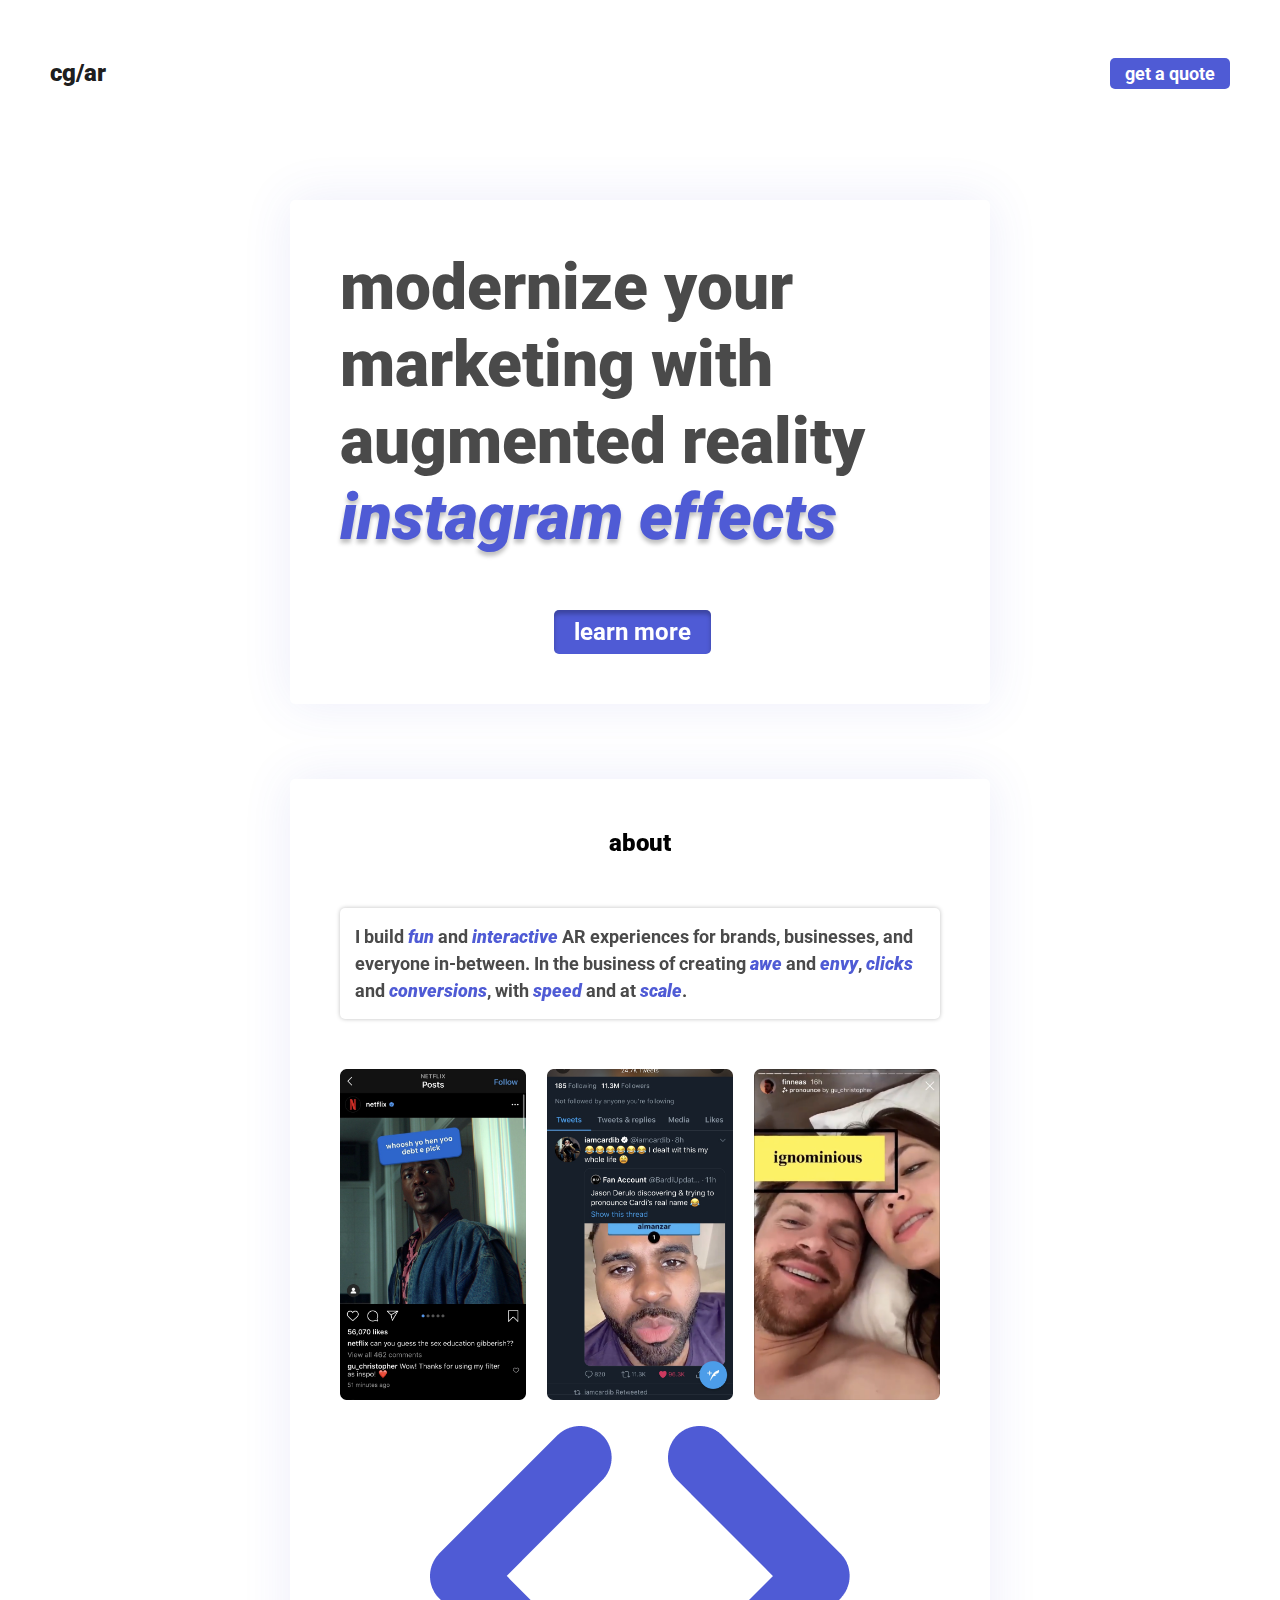
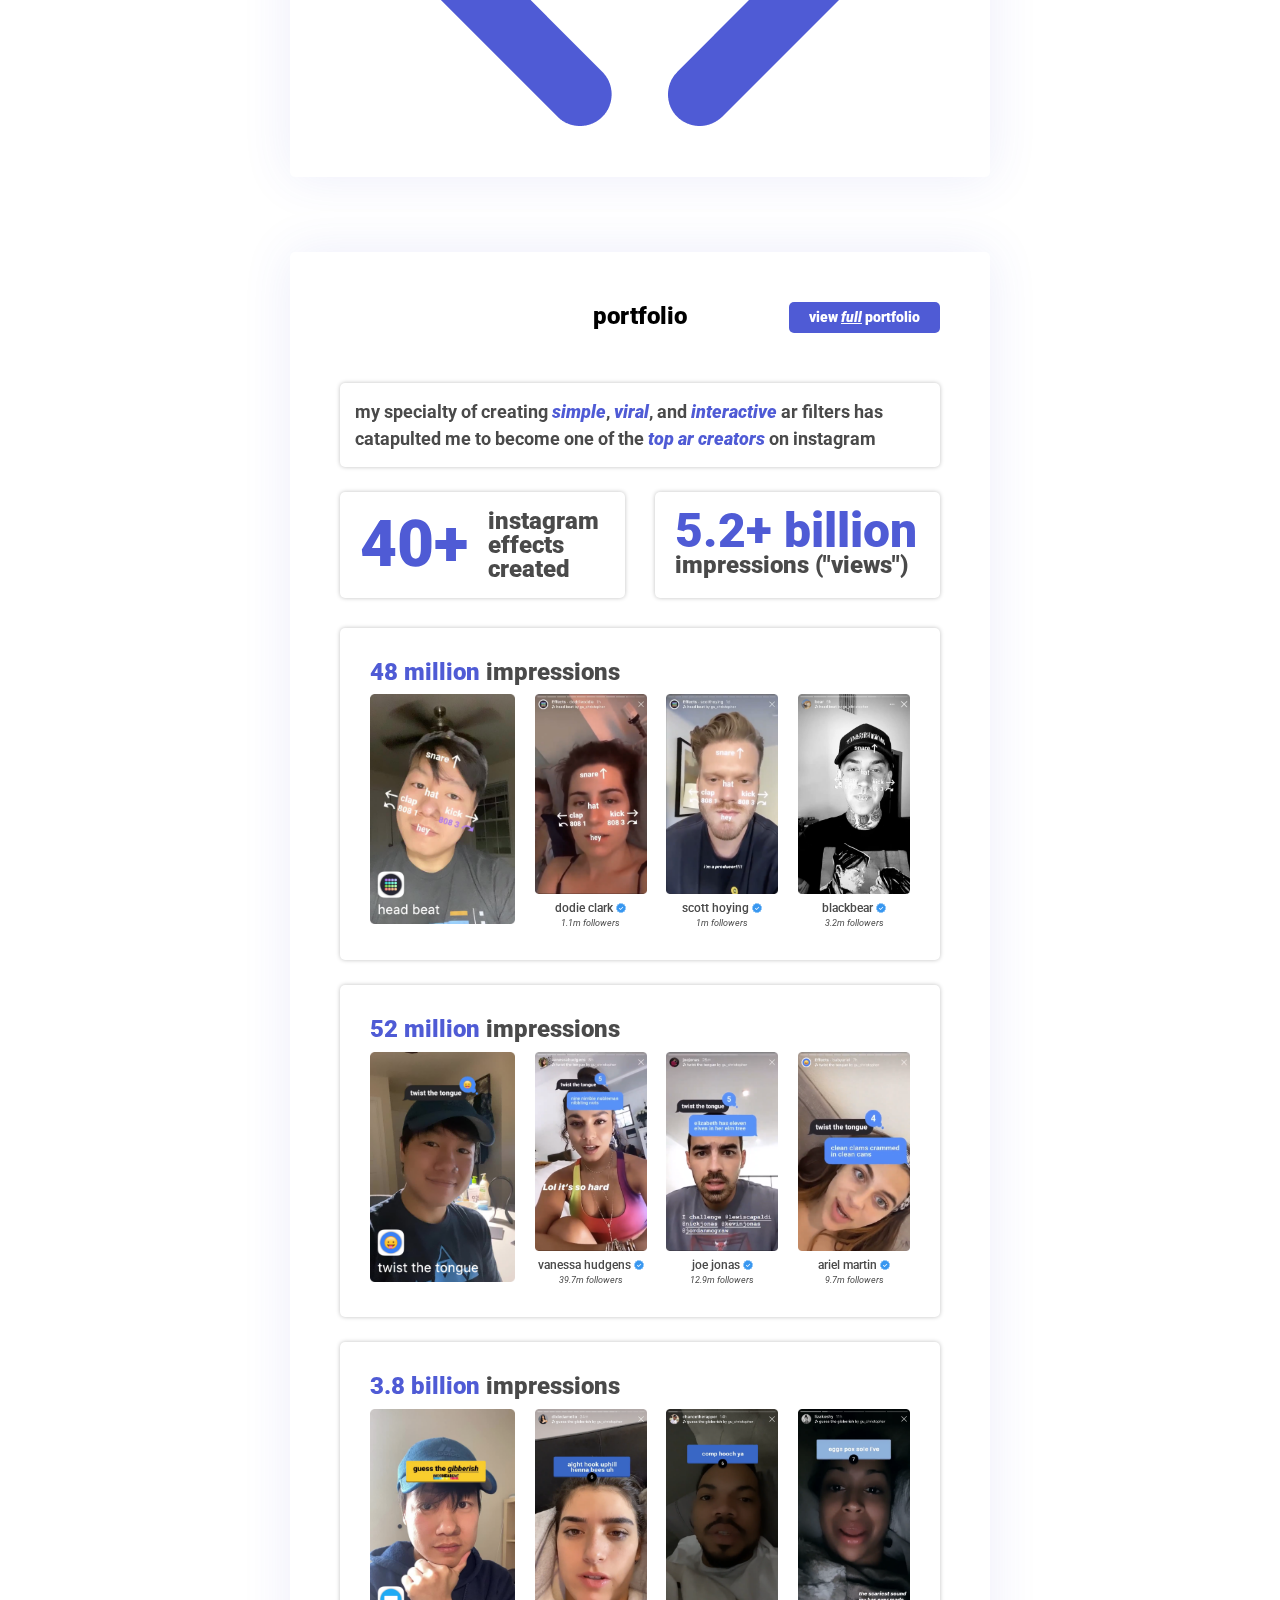
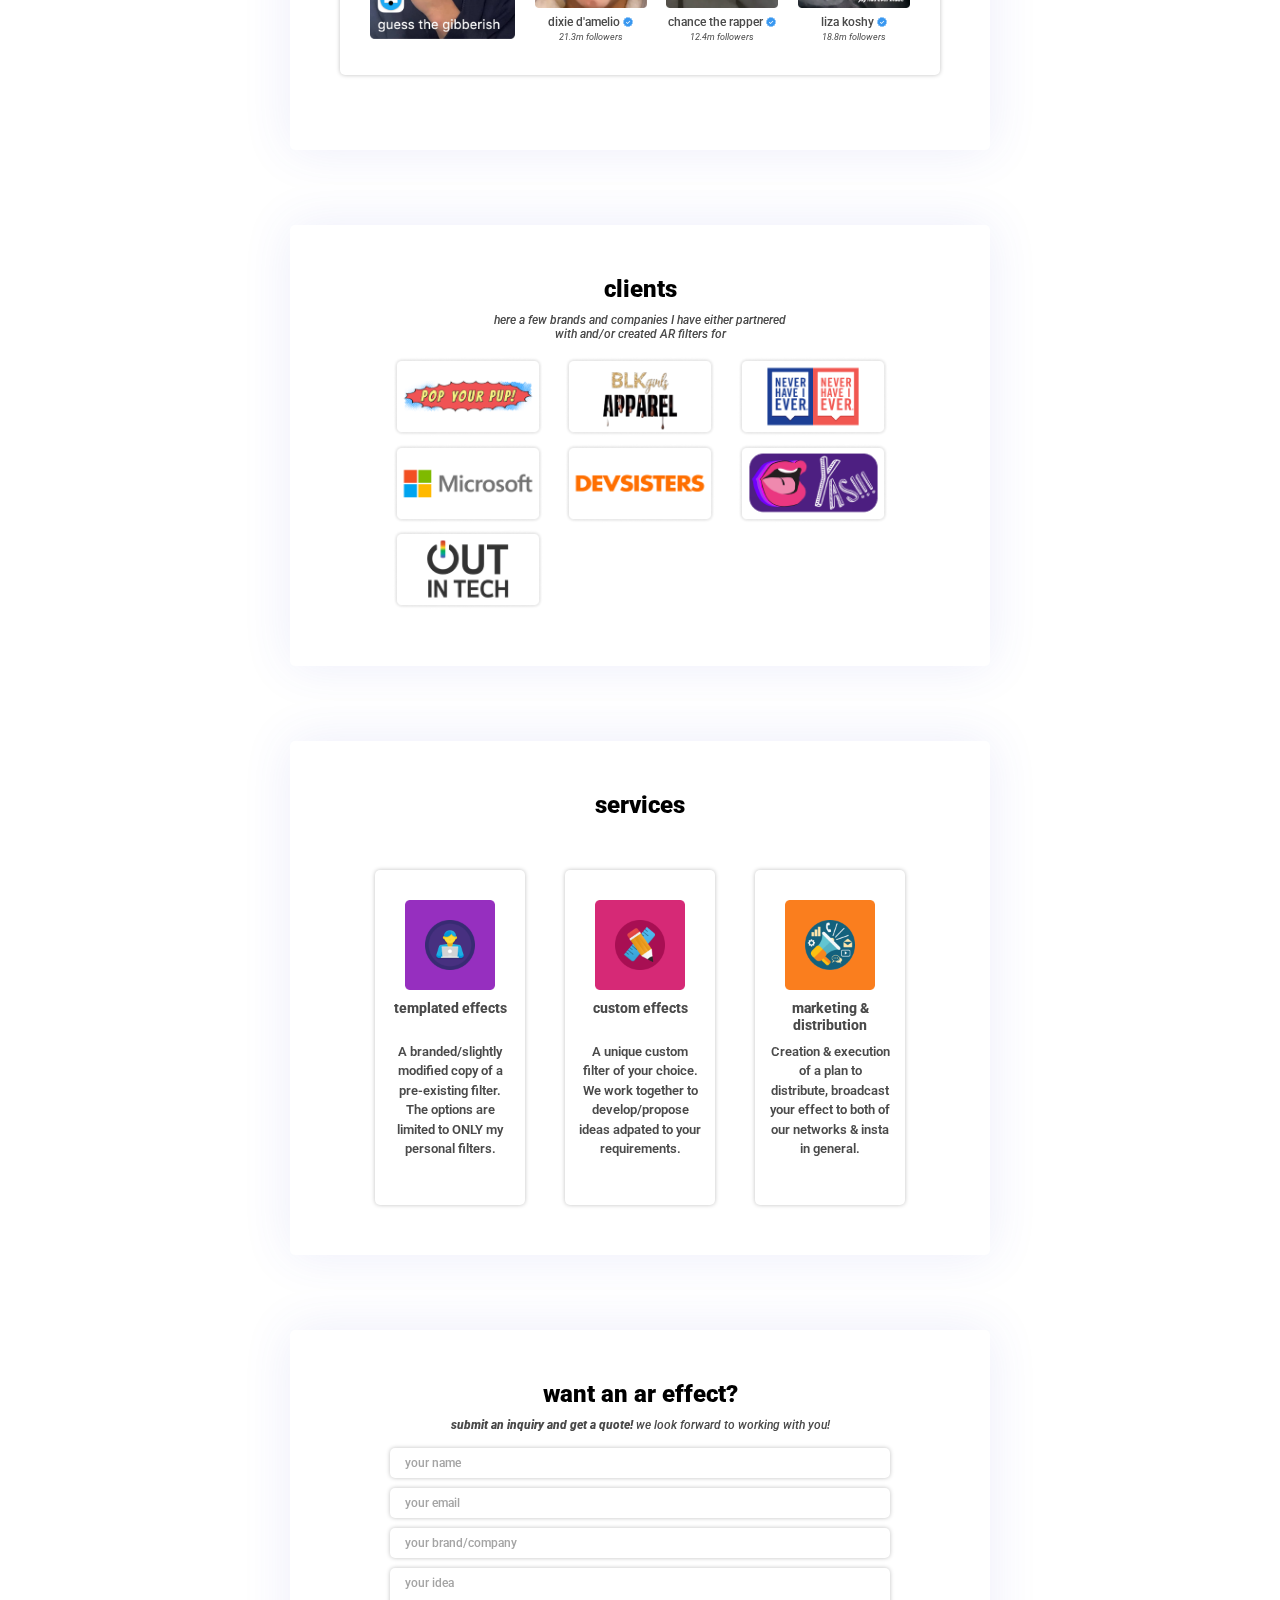
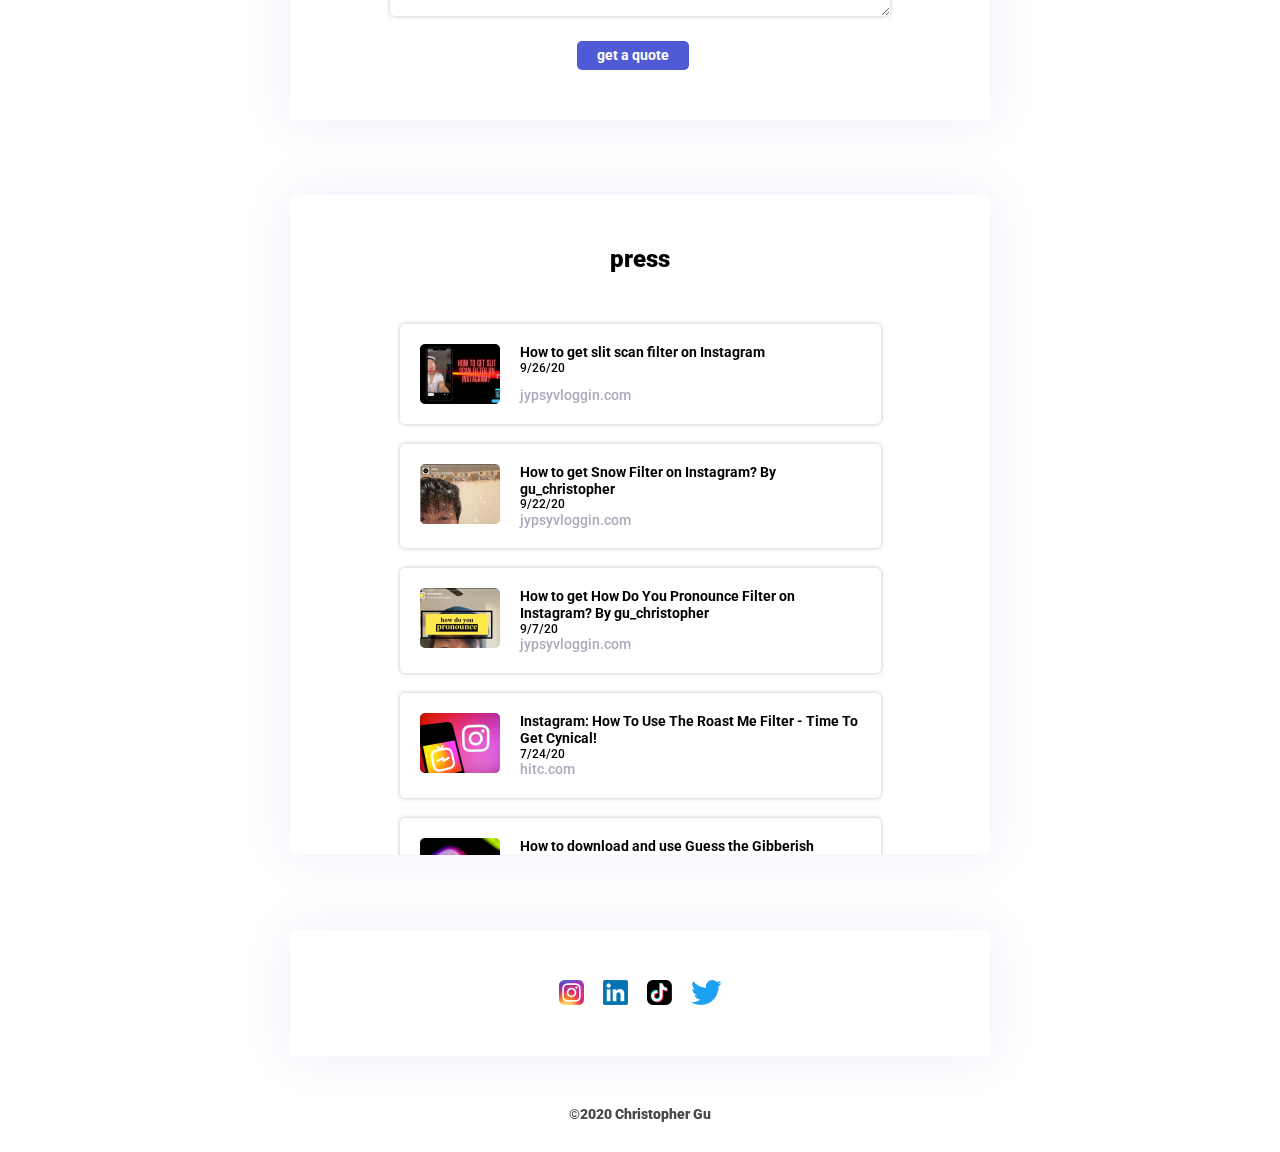
==== index.html @ 89784518 "small edits with new design" ====
<!DOCTYPE html>
<html>
    <head>
        <!-- Meta Information -->
		<meta charset="UTF-8">
		<meta name="viewport" content="width=device-width, initial-scale=1.0, maximum-scale=1.0, user-scalable=0">
        <meta http-equiv="X-UA-Compatible" content="IE=Edge">
        
        <!-- for Google -->
        <meta name="description"      content="Christopher Gu - AR Website">
        <meta name="keywords"         content="christopher gu, chris gu, christopher, gu, gu_christopher gu christopher, gu chris, website, ar website, ar, augmented reality, spark ar, instagram filters, instagram effects, spark ar filters, spark ar effects, guess the gibberish, gibberish, head beat, pronounce, slit scan, tiktok filters, snapchat filters, lens studio">
        <meta name="author"           content="Christopher Gu, Dylan Burr">
        <!-- <meta name="theme-color"      content="#22292c"> -->

        <!-- Global site tag (gtag.js) - Google Analytics -->
        <script async src="https://www.googletagmanager.com/gtag/js?id=UA-178689383-1"></script>
        <script>
            window.dataLayer = window.dataLayer || [];
            function gtag(){dataLayer.push(arguments);}
            gtag('js', new Date());

            gtag('config', 'UA-178689383-1');
        </script>

        <title>Christopher Gu</title>

        <!-- Browser Tab Icon -->
        <link rel="shortcut icon" href="img/fav icon.png">

        <!-- Fonts -->
        <link href="https://fonts.googleapis.com/css2?family=Roboto:wght@300;400;500;700;900&display=swap" rel="stylesheet">

        <!-- Bootstrap Core CSS -->
        <link rel="stylesheet" href="https://stackpath.bootstrapcdn.com/bootstrap/4.5.2/css/bootstrap.min.css" integrity="sha384-JcKb8q3iqJ61gNV9KGb8thSsNjpSL0n8PARn9HuZOnIxN0hoP+VmmDGMN5t9UJ0Z" crossorigin="anonymous">
        
        <!-- Main Site Styling -->
        <link rel="stylesheet" href="css/style.css">
    </head>
    <body data-spy="scroll" data-target="#main-nav" data-offset="200">
        <nav id="main-nav" class="navbar fixed-top navbar-expand-lg navbar-light">
            <a class="navbar-brand" href="#home">cg/ar</a>
            <button class="navbar-toggler" type="button" data-toggle="collapse" data-target="#navbarNav" aria-controls="navbarNav" aria-expanded="false" aria-label="Toggle navigation">
                <span class="navbar-toggler-icon"></span>
            </button>
            <div class="collapse navbar-collapse" id="navbarNav">
                <ul class="ml-auto navbar-nav">
                    <li class="nav-item">
                        <a class="nav-link" href="#about"></a>
                    </li>
                    <li class="nav-item">
                        <a class="nav-link" href="#portfolio"></a>
                    </li>
                    <li class="nav-item">
                        <a class="nav-link" href="#clients"></a>
                    </li>
                    <li class="nav-item">
                        <a class="nav-link" href="#press"></a>
                    </li>
                    <li class="nav-item quote-button">
                        <a class="nav-link" href="#contact">get a quote</a>
                    </li>
                </ul>
            </div>
        </nav>

        <!-- To make more of something, you esentially just need to copy/paste the large-box, small-box, portfolio-item divs and replace the relevant information -->
        <div id="home" class="center-page-box">
            <h1 class="large-home-text">modernize your marketing with augmented reality <span>instagram effects</span></h1>
            <div class="home-button-grid">
                <a class="quote" href="#about">learn more</a>
            </div>
        </div>
        
        <div id="about" class="center-page-box">
            <h2 class="title-text">about</h2>
            <div class="about-content">
                <p>
                    I build <span>fun</span> and <span>interactive</span> AR experiences for brands, businesses, and everyone in-between. In the business of creating <span>awe</span> and <span>envy</span>, <span>clicks</span> and <span>conversions</span>, with <span>speed</span> and at <span>scale</span>.
                </p>
                <div class="about-gallery">
                    <img src="img/gallery 1.png" />
                    <img src="img/gallery 2.png" />
                    <img src="img/gallery 3.png" />
                    <img src="img/gallery 4.png" />
                    <img src="img/gallery 5.png" />
                    <img src="img/gallery 6.png" />
                    <img src="img/gallery 7.png" />
                    <img src="img/gallery 8.png" />
                    <img src="img/gallery 9.png" />
                </div>
                <div class="gallery-buttons">
                    <button class="prev"><img src="img/arrow_left.png" /></button>
                    <button class="next"><img src="img/arrow_right.png" /></button>
                </div>
            </div>
        </div>

        <div id="portfolio" class="center-page-box">
            <div class="title-text">
                <h2> </h2>
                <h2>portfolio</h2>
                <div style="display: flex;">
                    <a href="./portfolio/" target="_blank">view <span style="font-style: italic; text-decoration: underline;">full</span> portfolio</a>
                </div>
            </div>
            <div class="portfolio-content">
                <p>
                    my specialty of creating <span>simple</span>, <span>viral</span>, and <span>interactive</span> ar filters has catapulted me to become one of the <span>top ar creators</span> on instagram
                </p>
                <div class="stats">
                    <div id="ig-effects" class="sub-box">
                        <p class="large-text">40+</p>
                        <p class="sub-text">instagram effects created</p>
                    </div>
                    <div id="impressions" class="sub-box">
                        <p class="large-text">5.2+ billion</p>
                        <p class="sub-text">impressions ("views")</p>
                    </div>
                </div>
                <div class="filter-highlight" data-link="https://www.instagram.com/ar/1389950081213935/">
                    <h2 class="filter-header">
                        <span>48 million</span> impressions
                    </h2>
                    <div class="highlight-gallery">
                        <div class="gallery-item">
                            <img src="img/highlight 1.png" />
                        </div>
                        <div class="gallery-item">
                            <img src="img/highlight 1 pic 1.png" />
                            <p class="tw-handle"><span>dodie clark</span><img src="img/verified.png" /></p>
                            <p class="follower-count">1.1m followers</p>
                        </div>
                        <div class="gallery-item">
                            <img src="img/highlight 1 pic 2.png" />
                            <p class="tw-handle"><span>scott hoying</span><img src="img/verified.png" /></p>
                            <p class="follower-count">1m followers</p>
                        </div>
                        <div class="gallery-item">
                            <img src="img/highlight 1 pic 3.png" />
                            <p class="tw-handle"><span>blackbear</span><img src="img/verified.png" /></p>
                            <p class="follower-count">3.2m followers</p>
                        </div>
                    </div>
                </div>
                <div class="filter-highlight" data-link="https://www.instagram.com/ar/272716847076047/">
                    <h2 class="filter-header">
                        <span>52 million</span> impressions
                    </h2>
                    <div class="highlight-gallery">
                        <div class="gallery-item">
                            <img src="img/highlight 2.png" />
                        </div>
                        <div class="gallery-item">
                            <img src="img/highlight 2 pic 1.png" />
                            <p class="tw-handle"><span>vanessa hudgens</span><img src="img/verified.png" /></p>
                            <p class="follower-count">39.7m followers</p>
                        </div>
                        <div class="gallery-item">
                            <img src="img/highlight 2 pic 2.png" />
                            <p class="tw-handle"><span>joe jonas</span><img src="img/verified.png" /></p>
                            <p class="follower-count">12.9m followers</p>
                        </div>
                        <div class="gallery-item">
                            <img src="img/highlight 2 pic 3.png" />
                            <p class="tw-handle"><span>ariel martin</span><img src="img/verified.png" /></p>
                            <p class="follower-count">9.7m followers</p>
                        </div>
                    </div>
                </div>
                <div class="filter-highlight" data-link="https://www.instagram.com/ar/529967291024041/">
                    <h2 class="filter-header">
                        <span>3.8 billion</span> impressions
                    </h2>
                    <div class="highlight-gallery">
                        <div class="gallery-item">
                            <img src="img/highlight 3.png" />
                        </div>
                        <div class="gallery-item">
                            <img src="img/highlight 3 pic 1.png" />
                            <p class="tw-handle"><span>dixie d'amelio</span><img src="img/verified.png" /></p>
                            <p class="follower-count">21.3m followers</p>
                        </div>
                        <div class="gallery-item">
                            <img src="img/highlight 3 pic 2.png" />
                            <p class="tw-handle"><span>chance the rapper</span><img src="img/verified.png" /></p>
                            <p class="follower-count">12.4m followers</p>
                        </div>
                        <div class="gallery-item">
                            <img src="img/highlight 3 pic 3.png" />
                            <p class="tw-handle"><span>liza koshy</span><img src="img/verified.png" /></p>
                            <p class="follower-count">18.8m followers</p>
                        </div>
                    </div>
                </div>
                <div class="full-portfolio-button">
                    <a href="./portfolio/" target="_blank">view <span style="font-style: italic; text-decoration: underline;">full</span> portfolio</a>
                </div>
            </div>
        </div>

        <div id="clients" class="center-page-box">
            <h2 class="title-text">clients</h2>
            <h6 class="subtitle-text">here a few brands and companies I have either partnered with and/or created AR filters for</h6>
            <div class="client-gallery">
                <img src="img/company 1.png" data-link="https://www.instagram.com/popyourpup/" />
                <img src="img/company 2.png" data-link="https://www.instagram.com/blkgirlsapparel/" />
                <img src="img/company 3.png" data-link="https://www.instagram.com/neverhaveievergame/" />
                <img src="img/company 4.png" data-link="https://www.instagram.com/gibberish_official/" />
                <img src="img/company 5.png" data-link="https://www.instagram.com/cookierun/" />
                <img src="img/company 6.png" data-link="https://www.instagram.com/play_yas/" />
                <img src="img/company 7.png" data-link="https://www.instagram.com/outintech/" />
            </div>
        </div>

        <div id="services" class="center-page-box">
            <h2 class="title-text">services</h2>
            <div class="service-grid">
                <div class="service-item">
                    <div class="service-img">
                        <img src="img/purplelogo.png">
                    </div>
                    <h3>templated effects</h3>
                    <p>A branded/slightly modified copy of a pre-existing filter. The options are limited to ONLY my personal filters.</p>
                </div>
                <div class="service-item">
                    <div class="service-img">
                        <img src="img/pinklogo.png">
                    </div>
                    <h3>custom effects</h3>
                    <p>A unique custom filter of your choice. We work together to develop/propose ideas adpated to your requirements.</p>
                </div>
                <div class="service-item">
                    <div class="service-img">
                        <img src="img/orangelogo.png">
                    </div>
                    <h3>marketing & distribution</h3>
                    <p>Creation & execution of a plan to distribute, broadcast your effect to both of our networks & insta in general.</p>
                </div>
            </div>
        </div>

        <div id="contact" class="center-page-box">
            <h2 class="title-text">want an ar effect?</h2>
            <h6 class="subtitle-text" style="max-width: none;"><span style="font-weight: 900;">submit an inquiry and get a quote!</span> we look forward to working with you!</h6>
            <form id="contact-form">
                <input id="name-input" name="name" placeholder="your name" />
                <input id="email-input" name="email" type="email" placeholder="your email" />
                <input id="company-input" name="company" placeholder="your brand/company" />
                <textarea id="idea-input" name="idea" placeholder="your idea"></textarea>
                <button id="submit">get a quote</button>
            </form>
        </div>

        <div id="press" class="center-page-box">
            <h2 class="title-text">press</h2>
            <div class="press-grid">
                <!-- Portfolio item template (Copy/paste to add more)
                    <div class="large-box" data-link="https://www.umsystem.edu/stories/winners-chang-lin-tien-scholarships-announced">
                        <div class="large-box-img">
                            <img src="img/presschanglinscholarship.png">
                        </div>
                        <div class="large-box-text">
                            <h2 class="title">Winners of Chang-Lin Tien Scholarships Announced</h2>
                            <h3 class="subtitle">Fund to support exceptional, civic-minded students. </h3>
                            <h4 class="extra-info">umsystem.edu</h4>
                        </div>
                    </div>
                -->
                <div class="large-box" data-link="https://jypsyvloggin.com/how-to-get-slit-scan-filter-on-instagram-by-gu_christopher/">
                    <div class="large-box-img">
                        <img src="img/press 28.png">
                    </div>
                    <div class="large-box-text">
                        <h2 class="title">How to get slit scan filter on Instagram</h2>
                        <h3 class="subtitle">9/26/20</h3>
                        <h4 class="extra-info">jypsyvloggin.com</h4>
                    </div>
                </div>
                <div class="large-box" data-link="https://jypsyvloggin.com/how-to-get-snow-filter-on-instagram-by-gu_christopher/">
                    <div class="large-box-img">
                        <img src="img/press 27.png">
                    </div>
                    <div class="large-box-text">
                        <h2 class="title">How to get Snow Filter on Instagram? By gu_christopher</h2>
                        <h3 class="subtitle">9/22/20</h3>
                        <h4 class="extra-info">jypsyvloggin.com</h4>
                    </div>
                </div>
                <div class="large-box" data-link="https://jypsyvloggin.com/how-to-get-how-do-you-pronounce-filter-on-instagram-by-gu_christopher/">
                    <div class="large-box-img">
                        <img src="img/press 26.png">
                    </div>
                    <div class="large-box-text">
                        <h2 class="title">How to get How Do You Pronounce Filter on Instagram? By gu_christopher</h2>
                        <h3 class="subtitle">9/7/20</h3>
                        <h4 class="extra-info">jypsyvloggin.com</h4>
                    </div>
                </div>
                <div class="large-box" data-link="https://www.hitc.com/en-gb/2020/07/07/instagram-how-to-use-the-roast-me-filter-time-to-get-cynical/">
                    <div class="large-box-img">
                        <img src="img/press 25.png">
                    </div>
                    <div class="large-box-text">
                        <h2 class="title">Instagram: How To Use The Roast Me Filter - Time To Get Cynical!</h2>
                        <h3 class="subtitle">7/24/20</h3>
                        <h4 class="extra-info">hitc.com</h4>
                    </div>
                </div>
                <div class="large-box" data-link="https://www.gadgetsnow.com/how-to/guess-the-gibberish-challenge-how-to-get-and-use-this-instagram-filter/articleshow/75429441.cms">
                    <div class="large-box-img">
                        <img src="img/press 24.png">
                    </div>
                    <div class="large-box-text">
                        <h2 class="title">How to download and use Guess the Gibberish Instagram filter</h2>
                        <h3 class="subtitle">7/13/20</h3>
                        <h4 class="extra-info">gadgetsnow.com</h4>
                    </div>
                </div>
                <div class="large-box" data-link="https://www.paiweru.com/2020/07/roast-me-filter-instagram-how-to-get.html">
                    <div class="large-box-img">
                        <img src="img/press 23.png">
                    </div>
                    <div class="large-box-text">
                        <h2 class="title">Roast Me Filter Instagram || How to get roast me filter effect instagram</h2>
                        <h3 class="subtitle">7/8/20</h3>
                        <h4 class="extra-info">paiweru.com</h4>
                    </div>
                </div>
                <div class="large-box" data-link="https://manggogresiknews.blogspot.com/2020/07/roast-me-filter-instagram-how-to-get.html">
                    <div class="large-box-img">
                        <img src="img/press 22.png">
                    </div>
                    <div class="large-box-text">
                        <h2 class="title">Roast me filter instagram | How to get Roast me Instagram Filter</h2>
                        <h3 class="subtitle">7/8/20</h3>
                        <h4 class="extra-info">manggogresiknews.blogspot.com</h4>
                    </div>
                </div>
                <div class="large-box" data-link="https://celebpie.com/roast-me-filter-on-instagram-and-tiktok-explained-how-to-use-it/">
                    <div class="large-box-img">
                        <img src="img/press 21.png">
                    </div>
                    <div class="large-box-text">
                        <h2 class="title">Roast Me Filter On Instagram and TikTok Explained: How To Use It?</h2>
                        <h3 class="subtitle">7/7/20</h3>
                        <h4 class="extra-info">celebpie.com</h4>
                    </div>
                </div>
                <div class="large-box" data-link="https://www.dailymail.co.uk/tvshowbiz/article-8314349/Vanessa-Hudgens-fumbles-challenging-tongue-twisters-tie-dye-sports-bra-up.html">
                    <div class="large-box-img">
                        <img src="img/press 20.png">
                    </div>
                    <div class="large-box-text">
                        <h2 class="title">Vanessa Hudgens hilariously fumbles through challenging tongue twisters: 'I give up'</h2>
                        <h3 class="subtitle">5/13/20</h3>
                        <h4 class="extra-info">dailymail.co.uk</h4>
                    </div>
                </div>
                <div class="large-box" data-link="https://www.india.com/viral/guess-the-gibberish-filter-has-everyone-hooked-creator-shares-story-behind-its-creation-4022821/">
                    <div class="large-box-img">
                        <img src="img/press 19.png">
                    </div>
                    <div class="large-box-text">
                        <h2 class="title">Guess The Gibberish Filter Has Everyone Hooked, Creator Shares Story Behind Its Creation</h2>
                        <h3 class="subtitle">5/7/20</h3>
                        <h4 class="extra-info">india.com</h4>
                    </div>
                </div>
                <div class="large-box" data-link="https://lenslist.co/zoomer/">
                    <div class="large-box-img">
                        <img src="img/press 18.png">
                    </div>
                    <div class="large-box-text">
                        <h2 class="title">Zoomer</h2>
                        <h3 class="subtitle">5/5/20</h3>
                        <h4 class="extra-info">lenslist.co</h4>
                    </div>
                </div>
                <div class="large-box" data-link="https://tech.hindustantimes.com/tech/news/guess-the-gibberish-creator-on-hey-are-field-hers-story-nJoYY22egN2LgX6MdlWftL.html">
                    <div class="large-box-img">
                        <img src="img/press 17.png">
                    </div>
                    <div class="large-box-text">
                        <h2 class="title">Instagram’s Guess the Gibberish creator on ‘Hey are field hers’</h2>
                        <h3 class="subtitle">5/5/20</h3>
                        <h4 class="extra-info">tech.hindustantimes.com</h4>
                    </div>
                </div>
                <div class="large-box" data-link="https://www.nbcnewyork.com/news/local/social-media-challenges-help-break-up-social-distancing-doldrums/2397452/">
                    <div class="large-box-img">
                        <img src="img/press 16.png">
                    </div>
                    <div class="large-box-text">
                        <h2 class="title">Social Media Challenges Help Break Up Social Distancing Doldrums</h2>
                        <h3 class="subtitle">5/4/20</h3>
                        <h4 class="extra-info">nbcnewyork.com</h4>
                    </div>
                </div>
                <div class="large-box" data-link="https://www.hitc.com/en-gb/2020/04/16/guess-the-gibberish-filter/">
                    <div class="large-box-img">
                        <img src="img/press 15.png">
                    </div>
                    <div class="large-box-text">
                        <h2 class="title">How To Get The Guess The Gibberish Filter on Instagram - Actual Brain Power Needed!</h2>
                        <h3 class="subtitle">4/29/20</h3>
                        <h4 class="extra-info">hitc.com</h4>
                    </div>
                </div>
                <div class="large-box" data-link="https://www.indiatoday.in/information/story/instagram-guess-the-gibberish-challenge-how-to-use-this-filter-and-post-story-1672367-2020-04-29">
                    <div class="large-box-img">
                        <img src="img/press 14.png">
                    </div>
                    <div class="large-box-text">
                        <h2 class="title">Instagram guess the Gibberish challenge: How to use this filter and post story</h2>
                        <h3 class="subtitle">4/29/20</h3>
                        <h4 class="extra-info">indiatoday.in</h4>
                    </div>
                </div>
                <div class="large-box" data-link="https://indianexpress.com/article/technology/tech-news-technology/guess-the-gibberish-what-is-gibberish-challenge-how-to-use-instagram-tiktok-filter-6379773/">
                    <div class="large-box-img">
                        <img src="img/press 13.png">
                    </div>
                    <div class="large-box-text">
                        <h2 class="title">Gibberish challenge: How to use this Instagram filter and guess the right answer</h2>
                        <h3 class="subtitle">4/27/20</h3>
                        <h4 class="extra-info">indianexpress.com</h4>
                    </div>
                </div>
                <div class="large-box" data-link="https://www.capitalfm.com/news/guess-the-gibberish-filter-instagram-tiktok/">
                    <div class="large-box-img">
                        <img src="img/press 12.png">
                    </div>
                    <div class="large-box-text">
                        <h2 class="title">How To Get The Guess The Gibberish Filter On Instagram & TikTok</h2>
                        <h3 class="subtitle">4/24/20</h3>
                        <h4 class="extra-info">capitalfm.com</h4>
                    </div>
                </div>
                <div class="large-box" data-link="https://knowyourmeme.com/memes/guess-the-gibberish">
                    <div class="large-box-img">
                        <img src="img/press 11.png">
                    </div>
                    <div class="large-box-text">
                        <h2 class="title">Guess The Gibberish</h2>
                        <h3 class="subtitle">4/23/20</h3>
                        <h4 class="extra-info">knowyourmeme.com</h4>
                    </div>
                </div>
                <div class="large-box" data-link="https://junkee.com/guess-the-gibberish-fails/251265">
                    <div class="large-box-img">
                        <img src="img/press 10.png">
                    </div>
                    <div class="large-box-text">
                        <h2 class="title">People Are Sharing Their Hilarious ‘Guess The Gibberish’ Instagram Filter Fails</h2>
                        <h3 class="subtitle">4/23/20</h3>
                        <h4 class="extra-info">junkee.com</h4>
                    </div>
                </div>
                <div class="large-box" data-link="https://www.standard.co.uk/tech/tik-tok-instagram-filter-gibberish-challenge-a4418896.html">
                    <div class="large-box-img">
                        <img src="img/press 9.png">
                    </div>
                    <div class="large-box-text">
                        <h2 class="title">What is the Gibberish Challenge? How to get the Instagram filter and play with friends</h2>
                        <h3 class="subtitle">4/20/20</h3>
                        <h4 class="extra-info">standard.co.uk</h4>
                    </div>
                </div>
                <div class="large-box" data-link="https://www.elitedaily.com/p/heres-how-to-get-instagrams-guess-the-gibberish-filter-to-start-decoding-22831226">
                    <div class="large-box-img">
                        <img src="img/press 8.png">
                    </div>
                    <div class="large-box-text">
                        <h2 class="title">Here's How To Get Instagram's "Guess The Gibberish" Filter To Start Decoding</h2>
                        <h3 class="subtitle">4/20/20</h3>
                        <h4 class="extra-info">elitedaily.com</h4>
                    </div>
                </div>
                <div class="large-box" data-link="https://heavy.com/news/2020/04/guess-the-gibberish-instagram-filter/">
                    <div class="large-box-img">
                        <img src="img/press 7.png">
                    </div>
                    <div class="large-box-text">
                        <h2 class="title">How to Get the Guess the Gibberish Instagram Filter"</h2>
                        <h3 class="subtitle">4/17/20</h3>
                        <h4 class="extra-info">heavy.com</h4>
                    </div>
                </div>
                <div class="large-box" data-link="https://www.popbuzz.com/internet/social-media/tiktok-gibberish-challenge-filter-instagram/">
                    <div class="large-box-img">
                        <img src="img/press 6.png">
                    </div>
                    <div class="large-box-text">
                        <h2 class="title">How to do the Gibberish Challenge filter on TikTok</h2>
                        <h3 class="subtitle">4/17/20</h3>
                        <h4 class="extra-info">popbuzz.com</h4>
                    </div>
                </div>
                <div class="large-box" data-link="http://www.snapfont.com/which-dog-breed-are-you-instagram-filter/">
                    <div class="large-box-img">
                        <img src="img/press 5.png">
                    </div>
                    <div class="large-box-text">
                        <h2 class="title">Which Dog Breed Are You Instagram Filter</h2>
                        <h3 class="subtitle">2/8/20</h3>
                        <h4 class="extra-info">snapfont.com</h4>
                    </div>
                </div>
                <div class="large-box" data-link="https://www.engadget.com/2020-02-03-which-pokemon-are-you-instagram-filters-explained.html">
                    <div class="large-box-img">
                        <img src="img/press 4.png">
                    </div>
                    <div class="large-box-text">
                        <h2 class="title">Why are we obsessed with Instagram's ‘What are you?’ filters?</h2>
                        <h3 class="subtitle">2/3/20</h3>
                        <h4 class="extra-info">engadget.com</h4>
                    </div>
                </div>
                <div class="large-box" data-link="https://sg.news.yahoo.com/2020-02-03-which-pokemon-are-you-instagram-filters-explained.html">
                    <div class="large-box-img">
                        <img src="img/press 3.png">
                    </div>
                    <div class="large-box-text">
                        <h2 class="title">Why are we obsessed with Instagram's ‘What are you?’ filters?</h2>
                        <h3 class="subtitle">2/3/20</h3>
                        <h4 class="extra-info">news.yahoo.com</h4>
                    </div>
                </div>
                <div class="large-box" data-link="https://jypsyvloggin.com/instagram-filters-by-gu-christopher/">
                    <div class="large-box-img">
                        <img src="img/press 2.png">
                    </div>
                    <div class="large-box-text">
                        <h2 class="title">Get Your Hands on Popular Instagram Filters by Following AR Creator: gu_christopher</h2>
                        <h3 class="subtitle">1/23/20</h3>
                        <h4 class="extra-info">jypsyvloggin.com</h4>
                    </div>
                </div>
                <div class="large-box" data-link="https://www.elitedaily.com/p/heres-how-to-get-the-which-dog-instagram-story-filter-to-match-with-a-pup-21736496">
                    <div class="large-box-img">
                        <img src="img/press 1.png">
                    </div>
                    <div class="large-box-text">
                        <h2 class="title">Here's How To Get The "Which Dog" Instagram Story Filter To Match With A Pup</h2>
                        <h3 class="subtitle">1/22/20</h3>
                        <h4 class="extra-info">elitedaily.com</h4>
                    </div>
                </div>
            </div>
        </div>

        <div id="social" class="center-page-box">
            <div class="icons">
                <a href="https://www.instagram.com/gu_christopher/" target="_blank">
                    <img src="img/instagram.png" />
                </a>
                <a href="https://www.linkedin.com/in/christopherlgu/" target="_blank">
                    <img src="img/linkedin.png" />
                </a>
                <a href="https://www.tiktok.com/@gu_christopher" target="_blank">
                    <img src="img/tiktok.png" />
                </a>
                <a href="https://twitter.com/gu_christopher" target="_blank">
                    <img src="img/twitter.png" />
                </a>
            </div>
        </div>

        <div class="copyright"><h2 class="copyright-text">&#169;2020 Christopher Gu</h2></div>

        <div class="form-popup">
            <div class="popup confirm">
                <img src="img/confirm-checkmark.png" />
                <h1 class="title">thank you!</h1>
                <h5 class="subtitle">your form has been successfully submitted</h5>
                <h6 class="description"><strong>you should hear back within <span>24 hours</span>!</strong><br /> and while you're here, feel free to check out my <span>press</span> and <span>social media</span> channels below</h6>
            </div>
            <div class="popup failed">
                <img src="img/failed-x.png" />
                <h1 class="title">something went wrong!</h1>
                <h5 class="subtitle">your form was not submitted - please <span>refresh and try again</span>!</h5>
            </div>
        </div>

        <script src="https://code.jquery.com/jquery-3.5.1.min.js" integrity="sha256-9/aliU8dGd2tb6OSsuzixeV4y/faTqgFtohetphbbj0=" crossorigin="anonymous"></script>
        <script src="https://cdn.jsdelivr.net/npm/popper.js@1.16.1/dist/umd/popper.min.js" integrity="sha384-9/reFTGAW83EW2RDu2S0VKaIzap3H66lZH81PoYlFhbGU+6BZp6G7niu735Sk7lN" crossorigin="anonymous"></script>
        <script src="https://stackpath.bootstrapcdn.com/bootstrap/4.5.2/js/bootstrap.min.js" integrity="sha384-B4gt1jrGC7Jh4AgTPSdUtOBvfO8shuf57BaghqFfPlYxofvL8/KUEfYiJOMMV+rV" crossorigin="anonymous"></script>
        <script src="js/main.js"></script>
    </body>
</html>
---- css/style.css ----
/* Variables */
:root {
    /* Colors */
    --site-accent-color: #4F5BD5;

    /* Main Center Box Constants */
    --center-box-max-height: 500;
    --center-box-max-width: 700;
    --center-box-padding: 50;
    --center-box-padding-medium: 30;
    
    /* Navbar and document left/right/bottom padding */
    --uniform-padding: 50;
    --uniform-mobile-padding: 30;
    --navbar-total-height: calc(var(--uniform-padding) * 2 + 40);
}

body {
    font-family: 'Roboto', sans-serif;
    width: 100vw;
    height: 100vh;
    position: relative;
    overflow-x: hidden;
    color: #4A4A4A;
}

.title-text,
.title-text h2 {
    font-size: 24px;
    font-weight: 900;
    color: initial;
    text-align: center;
}

.subtitle-text {
    font-size: 12px;
    font-weight: 500;
    font-style: italic;
    max-width: 300px;
    text-align: center;
    margin-top: -41px;
    margin-bottom: 16px;
}

.copyright {
    margin-top: 50px;
    padding-bottom: 29px;
}

.copyright-text {
    font-weight: 900;
    font-size: 14px;
    width: 100%;
    text-align: center;
    margin: 0;
}

@media (max-width: 814px) {
    .copyright {
        bottom: 17px;
    }
}

/* Modal Styles */
.form-popup {
    position: fixed;
    opacity: 0;
    top: 0;
    bottom: 0;
    left: 0;
    right: 0;
    background: rgba(0, 0, 0, 0.4);
    z-index: -1;
    display: flex;
    align-items: flex-start;
    transition: all 0.2s linear;
}

.form-popup .popup {
    margin: auto;
    display: none;
    max-width: 700px;
    width: calc(100% - 100px);;
    background: #FFFFFF;
    border: 2px solid #FFFFFF;
    box-sizing: border-box;
    box-shadow: 0px 0px 50px rgba(79, 91, 213, 0.1);
    border-radius: 5px;
    flex-direction: column;
    align-items: center;
    padding: 100px;
    transition: all 0.5s linear;
}

.form-popup.active {
    opacity: 1;
    z-index: 2;
}

.form-popup .popup img {
    max-width: 100px;
    margin-bottom: 15px;
}

.form-popup .popup .title {
    font-weight: 900;
    font-size: 28px;
    text-align: center;
    margin-bottom: 15px;
}

.form-popup .popup .subtitle {
    font-weight: 900;
    font-size: 14px;
    text-align: center;
    margin-bottom: 15px;
}

.form-popup .popup .description {
    font-weight: bold;
    font-size: 12px;
    line-height: 14px;
    text-align: center;
    max-width: 246px;
}

.form-popup .popup .description span,
.form-popup .popup .subtitle span {
    color: var(--site-accent-color);
}

@media (max-width: 500px) {
    .form-popup .popup {
        padding: 50px;
    }
}

/* End Modal Styles */

/* Large Box Styles */

.large-box {
    width: 100%;
    max-width: 481px;
    border-radius: 5px;
    box-shadow: 0px 0px 4px rgba(0, 0, 0, 0.25);
    padding: 20px;
    display: flex;
}

.large-box-img {
    margin-right: 20px;
}

.large-box-img img {
    height: 60px;
}

.large-box-text {
    display: flex;
    flex-direction: column;
}

.large-box-text > * {
    margin: 0;
}

.large-box-text .title {
    font-weight: 700;
    font-size: 18px;
}

.large-box-text .subtitle {
    font-weight: 500;
    font-size: 14px;
}

.large-box-text .extra-info {
    font-weight: 400;
    font-size: 12px;
    margin-top: auto;
}

/* End Large Box Styles */

/* Large Box Responsive Styles */
@media (max-width: 640px) {
    .large-box .title {
        font-size: 16px
    }

    .large-box .subtitle {
        font-size: 12px;
    }

    .large-box .extra-info {
        font-size: 10px;
    }
}

@media (max-width: 600px) {
    .large-box .extra-info {
        margin-top: 9px;
    }
}

@media (max-width: 500px) {
    .large-box {
        flex-direction: column;
        align-items: center;
    }

    .large-box-img {
        margin-right: 0;
        margin-bottom: 20px;
    }

    .large-box-text {
        text-align: center;
    }
}

/* End Large Box Responsive Styles */

/* Small Box Styles */
.small-box {
    box-shadow: 0px 0px 4px rgba(0, 0, 0, 0.25);
    border-radius: 5px;
    padding: 10px;
    display: flex;
}

.small-box-img {
    height: 30px;
}

.small-box-img img {
    height: 100%;
    margin-right: 10px;
}

.small-box-text {
    display: flex;
    flex-direction: column;
}

.small-box-text > * {
    margin: 0;
}

.small-box-text .title {
    font-weight: 500;
    font-size: 14px;
}

.small-box-text .subtitle {
    font-weight: 400;
    font-size: 10px;
    margin-top: auto;
}

/* End Small Box Styles */

/* Navbar Styles */
.navbar {
    padding: calc(var(--uniform-padding) * 1px);
    padding-bottom: 0;
    background: white;
    border-radius: 5px;
    z-index: 1;
}

.navbar-brand {
    font-weight: 900;
    font-size: 24px;
}

.navbar.expanded {
    box-shadow: 0px 0px 50px rgba(0, 0, 0, 0.1);
}

.navbar-nav .nav-item .nav-link {
    color: #4A4A4A !important;
    font-weight: bold;
    transition: all 0.2s linear;
}

.navbar-nav .nav-item .nav-link.active,
.navbar-nav .nav-item .nav-link:hover {
    color: var(--site-accent-color) !important;
}

.navbar-nav .nav-item.quote-button {
    margin: auto;
    margin-left: 20px;
}

.navbar-nav .nav-item.quote-button .nav-link,
.navbar-nav .nav-item.quote-button .nav-link.active {
    padding: 2px 15px;
    color: white !important;
    border-radius: 5px;
    font-size: 18px;
    font-weight: bold;
    text-decoration: none;
    background: var(--site-accent-color);
    transition: all 0.2s linear;
}

.navbar-nav .nav-item.quote-button .nav-link:hover {
    opacity: 0.8;
}

.navbar-collapse {
    transition: all 0.1s linear;
}

.navbar-collapse.expanded {
    padding-bottom: calc((var(--uniform-padding) / 2) * 1px);
}

/* End Navbar Styles */

/* Navbar Responsive Styles */
@media (max-width: 991px) {
    .navbar-nav {
        text-align: center;
    }

    .navbar {
        padding: calc(var(--uniform-mobile-padding) * 1px);
    }

    .navbar-nav .nav-item.quote-button {
        margin: auto;
    }
}

/* End Navbar Responsive Styles */

/* Center Page Box Slider Styles */
.slider-container {
    position: absolute;
    margin: 0;
    padding: 0;
    width: 100%;
    height: 100%;
}

/* End Center Page Box Slider Styles */

/* Center Page Box Styles */
.center-page-box {
    width: calc(100% - (2 * var(--uniform-padding) * 1px));
    max-width: calc(var(--center-box-max-width) * 1px);
    box-shadow: 0px 0px 50px rgba(69, 81, 203, 0.1);
    border-radius: 5px;
    margin: auto;
    margin-top: 75px;
}

.center-page-box {
    padding: calc(var(--center-box-padding) * 1px);
    display: flex;
    flex-direction: column;
    align-items: center;
}

.center-page-box > .title-text {
    margin-bottom: 50px;
    margin-top: 0;
    display: flex;
    width: 100%;
    justify-content: center;
}

.center-page-box > .title-text > * {
    width: 33.33%;
}

.center-page-box > .title-text h2 {
    margin: 0;
}

.center-page-box > .title-text a {
    padding: 5px 20px;
    color: white;
    border-radius: 5px;
    font-weight: 900;
    font-size: 14px;
    text-decoration: none;
    background-color: var(--site-accent-color);
    margin: auto 0 auto auto;
    border: none;
    transition: all 0.2s linear;
}

.center-page-box > .title-text a:hover {
    opacity: 0.8;
}

/* End Center Page Box Styles */

/* Center Page Box Resonsive Styles */
@media (max-width: 991px) {
    .center-page-box {
        width: calc(100% - var(--uniform-mobile-padding) * 2px);
    }
}

@media (max-width: 613px) {
    .center-page-box > .title-text > * {
        width: 100%;
    }

    .center-page-box > .title-text a {
        display: none;
    }
}

/* End Center Page Box Responsive Styles */

/* Home Page Center Page Box Specific Styles */
#home {
    margin-top: 200px;
}

#home .center-page-box-info {
    align-items: baseline;
}

#home .large-home-text {
    font-weight: 900;
    font-size: 64px;
}

#home .large-home-text span {
    font-style: italic;
    color: var(--site-accent-color);
    text-shadow: 0px 4px 4px rgba(0, 0, 0, 0.25);
}

#home .home-button-grid {
    display: flex;
    flex-wrap: wrap;
    width: 100%;
    margin-top: 30px;
    justify-content: center;
}

#home .home-button-grid a {
    padding: 4px 20px;
    color: white;
    border-radius: 5px;
    margin-right: 15px;
    font-size: 24px;
    font-weight: bold;
    text-decoration: none;
    margin-top: 15px;
    box-shadow: inset 0px 4px 4px rgba(0, 0, 0, 0.25);
    transition: all 0.2s linear;
}

#home .home-button-grid a:hover {
    opacity: 0.8;
}

#home .home-button-grid a.quote {
    background-color: var(--site-accent-color);
}

#home .home-button-grid a.insta {
    background-color: #962FBF;
}

#home .home-button-grid a.linkedin {
    background-color: #D62976;
}

#home .home-button-grid a.tiktok {
    background-color: #FA7E1E;
}

/* End Home Page Center Page Box Specific Styles */

/* Home Page Center Page Box Specific Responsive Styles */
@media (max-width: 814px) {
    #home .home-button-grid {
        margin-top: 8%;
    }
}

@media (max-width: 695px) {
    #home .large-home-text {
        font-size: 50px;
    }

    #home .home-button-grid a {
        font-size: 16px;
        padding: 7px 20px;
    }
}

@media (max-width: 589px) {
    #home .large-home-text {
        font-size: 40px;
    }

    #home .home-button-grid a {
        font-size: 14px;
        padding: 7px 20px;
    }
}

@media (max-width: 563px) {
    #home .home-button-grid {
        justify-content: space-between;
    }

    #home .home-button-grid a {
        font-size: 16px;
        padding: 7px 20px;
        margin-right: 0;
    }

    #home .home-button-grid a.quote {
        width: 100%;
        text-align: center;
    }
}

@media (max-width: 487px) {
    #home .large-home-text {
        font-size: 30px;
    }

    #home .home-button-grid a {
        font-size: 12px;
        padding: 7px 15px;
    }
}

@media (max-width: 405px) {
    #home .large-home-text {
        font-size: 25px;
    }

    #home .home-button-grid a {
        font-size: 12px;
        padding: 7px 15px;
    }

    #home .home-button-grid {
        margin-top: 5%;
    }
}

/* End Home Page Center Page Box Specific Responsive Styles */

/* About Page Center Page Box Specific Styles */
#about {
    justify-content: flex-start;
}

#about .about-content {
    width: 100%;
}

#about .about-content p {
    box-shadow: 0px 0px 4px rgba(0, 0, 0, 0.25);
    border-radius: 5px;
    font-weight: 700;
    font-size: 18px;
    color: #4A4A4A;
    padding: 15px;
    margin-bottom: calc(var(--uniform-padding) * 1px);
}

#about .about-content p span {
    color: var(--site-accent-color);
    font-style: italic;
    font-weight: 900;
}

#about .about-content .about-gallery {
    display: flex;
    align-items: flex-start;
    position: relative;
    overflow: hidden;
}

#about .about-content .about-gallery img {
    width: 31%;
    height: auto;
    transition: all 0.2s linear;
}

#about .about-content .about-gallery img:nth-child(n + 2) {
    margin: 0 1.75%;
}

#about .about-content .about-gallery img:first-child {
    margin-right: 1.75%;
}

#about .about-content .gallery-buttons {
    margin-top: 25px;
    text-align: center;
}

#about .about-content .gallery-buttons button,
#about .about-content .gallery-buttons button:focus {
    border: none;
    background: transparent;
    outline: none;
    margin: 0 20px;
    transition: all 0.1s linear;
}

/* End About Page Center Page Box Specific Styles */

/* About Page Center Page Box Specific Responsive Styles */
@media (max-width: 519px) {
    #about .about-content .about-gallery img {
        width: 48.25%;
    }
}

@media (max-width: 449px) {
    #about .about-content .about-gallery img {
        width: 100%;
    }
}

/* End About Page Center Page Box Specific Responsive Styles */

/* Portfolio Page Center Page Box Specific Styles */
#portfolio .portfolio-content {
    width: 100%;
}

#portfolio .portfolio-content > p {
    box-shadow: 0px 0px 4px rgba(0, 0, 0, 0.25);
    border-radius: 5px;
    font-weight: 700;
    font-size: 18px;
    padding: 15px;
    margin-bottom: 25px;
}

#portfolio .portfolio-content > p span {
    color: var(--site-accent-color);
    font-style: italic;
    font-weight: 900;
}

#portfolio .portfolio-content .stats {
    display: flex;
    margin-bottom: 30px;
}

#portfolio .portfolio-content .stats .sub-box {
    display: flex;
    width: 50%;
    box-shadow: 0px 0px 4px rgba(0, 0, 0, 0.25);
    border-radius: 5px;
    padding: 5px 20px;
}

#portfolio .portfolio-content .stats .sub-box p {
    margin: 0;
}

#portfolio .portfolio-content .stats .sub-box#ig-effects {
    margin-right: 30px;
}

#portfolio .portfolio-content .stats .sub-box#ig-effects .large-text {
    font-size: 64px;
    font-weight: 900;
    color: var(--site-accent-color);
    margin: auto 0;
}

#portfolio .portfolio-content .stats .sub-box#ig-effects .sub-text {
    font-size: 24px;
    font-weight: 900;
    line-height: 24px;
    margin: auto 0 auto 20px;
}

#portfolio .portfolio-content .stats .sub-box#impressions {
    flex-direction: column;
}

#portfolio .portfolio-content .stats .sub-box#impressions .large-text {
    font-weight: 900;
    font-size: 48px;
    color: #4F5BD5;
    line-height: 41px;
    margin-top: auto;
}

#portfolio .portfolio-content .stats .sub-box#impressions .sub-text {
    font-weight: 900;
    font-size: 24px;
    line-height: 28px;
    margin-bottom: auto;
}

#portfolio .portfolio-content .filter-highlight {
    box-shadow: 0px 0px 4px rgba(0, 0, 0, 0.25);
    border-radius: 5px;
    padding: 30px;
    margin-bottom: 25px;
    cursor: pointer;
    transition: all 0.2s linear;
}

#portfolio .portfolio-content .filter-highlight:hover {
    transform: scale(1.015);
}

#portfolio .portfolio-content .filter-highlight .filter-header {
    font-weight: 900;
    font-size: 24px;
}

#portfolio .portfolio-content .filter-highlight .filter-header span {
    color: var(--site-accent-color);
}

#portfolio .portfolio-content .filter-highlight .highlight-gallery {
    display: flex;
    justify-content: space-between;
    overflow-x: auto;
    width: 100%;
}

#portfolio .portfolio-content .filter-highlight .highlight-gallery .gallery-item {
    max-width: 150px;
}

#portfolio .portfolio-content .filter-highlight .highlight-gallery .gallery-item > img {
    width: 100%;
}

#portfolio .portfolio-content .filter-highlight .highlight-gallery .gallery-item {
    width: 112px;
    min-width: 112px;
}

#portfolio .portfolio-content .filter-highlight .highlight-gallery .gallery-item:first-child {
    width: 144.9px;
    min-width: 144.9px;
}

#portfolio .portfolio-content .filter-highlight .highlight-gallery .gallery-item p {
    margin: 0;
    text-align: center;
}

#portfolio .portfolio-content .filter-highlight .highlight-gallery .gallery-item .tw-handle {
    font-weight: 500;
    font-size: 12px;
    margin-top: 5px;
    display: flex;
}

#portfolio .portfolio-content .filter-highlight .highlight-gallery .gallery-item .tw-handle span {
    margin-left: auto;
    margin-right: 3px;
}

#portfolio .portfolio-content .filter-highlight .highlight-gallery .gallery-item .tw-handle img {
    margin: auto auto auto 0;
}

#portfolio .portfolio-content .filter-highlight .highlight-gallery .gallery-item .follower-count {
    font-size: 9px;
    font-style: italic;
}

#portfolio .portfolio-content .full-portfolio-button {
    display: flex;
    width: 100%;
}

#portfolio .portfolio-content .full-portfolio-button a {
    padding: 7px 20px;
    display: none;
    color: white;
    border-radius: 5px;
    font-weight: 900;
    font-size: 14px;
    text-decoration: none;
    background-color: var(--site-accent-color);
    margin: auto;
    border: none;
    transition: all 0.2s linear;
}

#portfolio .portfolio-content .full-portfolio-button a:hover {
    opacity: 0.8;
}

/* End Portfolio Page Center Page Box Specific Styles */

/* Portfolio Page Center Page Box Specific Responsive Styles */
@media (max-width: 799px) {
    #portfolio .portfolio-content .filter-highlight .highlight-gallery {
        justify-content: flex-start;
    }

    #portfolio .portfolio-content .filter-highlight .highlight-gallery .gallery-item:nth-child(n + 2) {
        margin-left: 20px;
    }
}

@media (max-width: 793px) {
    #portfolio .portfolio-content .stats {
        flex-direction: column;
    }

    #portfolio .portfolio-content .stats .sub-box {
        width: 100%;
        height: 96px;
        margin-bottom: 25px;
    }

    #portfolio .portfolio-content .stats .sub-box#ig-effects {
        flex-direction: column;
    }

    #portfolio .portfolio-content .stats .sub-box#ig-effects .large-text {
        font-size: 48px;
        line-height: 41px;
    }

    #portfolio .portfolio-content .stats .sub-box#ig-effects .large-text,
    #portfolio .portfolio-content .stats .sub-box#ig-effects .sub-text,
    #portfolio .portfolio-content .stats .sub-box#impressions .large-text,
    #portfolio .portfolio-content .stats .sub-box#impressions .sub-text {
        margin-left: auto;
        margin-right: auto;
        text-align: center;
    }
}

@media (max-width: 613px) {
    #portfolio .portfolio-content .full-portfolio-button a {
        display: block;
    }
}

@media (max-width: 519px) {
    #portfolio .portfolio-content .stats .sub-box {
        height: auto;
    }

    #portfolio .portfolio-content .stats .sub-box .large-text {
        font-size: 36px !important;
        margin-top: auto !important;
        margin-bottom: 0 !important;
    }

    #portfolio .portfolio-content .stats .sub-box .sub-text {
        font-size: 16px !important;
        margin-bottom: auto !important;
        margin-top: 0 !important;
    }

    #portfolio .portfolio-content .filter-highlight .filter-header {
        text-align: center;
    }

    #portfolio .portfolio-content .filter-highlight .highlight-gallery {
        flex-direction: column;
        align-items: center;
    }

    #portfolio .portfolio-content .filter-highlight .highlight-gallery .gallery-item {
        margin-left: 0 !important;
        margin-bottom: 20px;
    }
}

@media (max-width: 365px) {
    #portfolio .portfolio-content .filter-highlight .highlight-gallery .gallery-item:first-child,
    #portfolio .portfolio-content .filter-highlight .highlight-gallery .gallery-item img {
        max-width: 100%;
    }

    #portfolio .portfolio-content .filter-highlight .highlight-gallery .gallery-item {
        max-width: 77%;
    }

    #portfolio .portfolio-content .filter-highlight .filter-header {
        font-size: 20px;
    }
}

@media (max-width: 341px) {
    #portfolio .portfolio-content .stats .sub-box .large-text {
        font-size: 30px !important;
    }

    #portfolio .portfolio-content .stats .sub-box .sub-text {
        font-size: 14px !important;
    }
}

@media (max-width: 329px) {
    #portfolio .portfolio-content .filter-highlight .filter-header {
        font-size: 18px;
    }
}

/* End Portfolio Page Center Page Box Specific Responsive Styles */

/* Client Page Center Page Box Specific Styles */
#clients .client-gallery {
    display: flex;
    flex-wrap: wrap;
    max-width: 495px;
    justify-content: space-between;
}

#clients .client-gallery img {
    margin-bottom: 7.5px;
    width: 150px;
    cursor: pointer;
    transition: all 0.2s linear;
}

#clients .client-gallery img:hover {
    transform: scale(1.05);
}

/* End Client Page Center Page Box Specific Styles */

/* Client Page Center Page Box Specific Responsive Styles */
@media (max-width: 649px) {
    #clients .client-gallery {
        display: flex;
        flex-wrap: wrap;
        max-width: 495px;
        justify-content: space-around;
    }
}

/* End Client Page Center Page Box Specific Responsive Styles */

/* Contact Page Center Page Box Specific Styles */
#contact form {
    display: flex;
    flex-direction: column;
    width: 100%;
    align-items: center;
}

#contact form input,
#contact form textarea {
    max-width: 500px;
    width: 100%;
    border: none;
    box-shadow: 0px 0px 4px rgba(0, 0, 0, 0.25);
    border-radius: 5px;
    margin-bottom: 10px;
    padding: 6px 15px;
    font-size: 12px;
    color: #4A4A4A;
}

#contact form input:focus,
#contact form textarea:focus {
    outline: rgba(79, 91, 213, 0.5) auto 1px;
}

#contact form button {
    padding: 4px 20px;
    color: white;
    border-radius: 5px;
    margin-right: 15px;
    font-size: 14px;
    font-weight: bold;
    text-decoration: none;
    margin-top: 15px;
    background-color: var(--site-accent-color);
    border: none;
    transition: all 0.2s linear;
}

#contact form button:hover {
    opacity: 0.8;
}

::placeholder {
    font-family: Roboto;
    font-style: normal;
    font-weight: 500;
    font-size: 12px;
    color: rgba(74, 74, 74, 0.5);
}

/* End Contact Page Center Page Box Specific Styles */

/* Contact Page Center Page Box Specific Responsive Styles */

/* End Contact Page Center Page Box Specific Responsive Styles */

/* Services Page Center Page Box Specific Styles */
#services .service-grid {
    display: flex;
    flex-wrap: wrap;
    height: 100%;
}

#services .service-grid .service-item {
    box-shadow: 0px 0px 4px rgba(0, 0, 0, 0.25);
    border-radius: 5px;
    margin: 0 20px;
    padding: 30px 14px;
    text-align: center;
    width: 150px;
    display: flex;
    flex-direction: column;
}

#services .service-grid .service-item:first-child {
    margin-left: 0;
}

#services .service-grid .service-item:last-child {
    margin-right: 0;
}

#services .service-grid .service-item img {
    height: 90px;
    margin-bottom: 10px;
}

#services .service-grid .service-item h3 {
    font-weight: 800;
    font-size: 14px;
}

#services .service-grid .service-item p {
    font-weight: 600;
    font-size: 13px;
    margin-top: auto;
}

/* End Services Page Center Page Box Specific Styles */

/* Services Page Center Page Box Specific Responsive Styles */
@media (max-width: 729px) {
    #services .service-grid {
        flex-direction: column;
        width: 100%;
        max-width: 481px;
    }

    #services .service-grid .service-item {
        width: 100%;
        margin: 20px 0;
        padding-left: 20%;
        padding-right: 20%;
    }

    #services .service-grid .service-item:first-child {
        margin-top: 0;
    }
    
    #services .service-grid .service-item:last-child {
        margin-bottom: 0;
    }
}

/* End Services Page Center Page Box Specific Responsive Styles */

/* Portfolio Page Center Page Box Specific Styles */
/* #portfolio .tabs {
    margin-top: -41px;
    margin-bottom: 16px;
    display: flex;
    flex-wrap: wrap;
    justify-content: center;
}

#portfolio .tabs a {
    text-decoration: none;
    color: #C0C0C0;
    font-weight: 900;
    font-size: 14px;
    margin: 0 7.5px;
    transition: all 0.2s linear;
}

#portfolio .tabs a.active,
#portfolio .tabs a:hover {
    color: var(--site-accent-color);
}

#portfolio .tabs a:last-child {
    margin-right: 0;
}

#portfolio .portfolio-grid {
    display: flex;
    flex-wrap: wrap;
    justify-content: space-evenly;
    width: 90%;
    max-width: 570px;
    padding: 10px;
}

#portfolio .portfolio-grid .item {
    width: 150px;
    position: relative;
    box-shadow: 0px 0px 15px rgba(0, 0, 0, 0.5);
    margin: 0 10px 15px 10px;
    border-radius: 15px;
}

#portfolio .portfolio-grid .item .overlay {
    position: absolute;
    top: 0;
    bottom: 0;
    right: 0;
    left: 0;
    background-color: rgba(0, 0, 0, 0.75);
    border-radius: 15px;
    display: flex;
    opacity: 0;
    transition: opacity 0.2s linear;
}

#portfolio .portfolio-grid .item .overlay:hover {
    opacity: 1;
}

#portfolio .portfolio-grid .item .overlay .text {
    margin: auto 19px;
}

#portfolio .portfolio-grid .item .overlay p.title {
    font-weight: bold;
    font-size: 14px;
    color: rgba(255, 255, 255, 0);;
    margin: 0;
    margin-bottom: 8px;
    transition: all 0.2s linear;
}

#portfolio .portfolio-grid .item .overlay p.descr {
    font-weight: 500;
    font-size: 12px;
    color: rgba(255, 255, 255, 0);
    margin: 0;
    transition: all 0.2s linear;
}

#portfolio .portfolio-grid .item .overlay:hover p {
    color: rgba(255, 255, 255, 1);
}

#portfolio .portfolio-grid .item .overlay .ig-logo {
    position: absolute;
    bottom: 15px;
    right: 15px;
    width: 20px;
    opacity: 0;
    cursor: pointer;
    transition: all 0.2s linear;
}

#portfolio .portfolio-grid .item .overlay .ig-logo:hover {
    transform: scale(1.05);
}

#portfolio .portfolio-grid .item .overlay:hover .ig-logo {
    opacity: 1;
}

#portfolio .portfolio-grid .item img {
    width: 100%;
} */

/*filter: drop-shadow(0px 0px 20px rgba(0, 0, 0, 0.5));*/

/* End Portfolio Page Center Page Box Specific Styles */

/* Portfolio Page Center Page Box Specific Responsive Styles */


/* End Portfolio Page Center Page Box Specific Responsive Styles */

/* Press Page Center Page Box Specific Styles */
#press {
    max-height: calc(100% - (var(--navbar-total-height) * 1px) - (var(--uniform-padding) * 2px));
    overflow-y: auto;
}

#press .press-grid {
    width: 100%;
}

#press .press-grid .large-box {
    margin: 0 auto 20px auto;
}

#press .press-grid .large-box {
    cursor: pointer;
    transition: all 0.1s linear;
}

#press .press-grid .large-box:hover {
    transform: scale(1.05);
}

#press .large-box .title {
    font-size: 14px;
    color: initial;
}

#press .large-box a {
    color: inherit;
}

#press .large-box .subtitle {
    font-size: 12px;
    color: initial;
}

#press .large-box .extra-info {
    font-size: 14px;
    color: #AAAABA;
    font-weight: 500;
}

/* End Experience/Press Page Center Page Box Specific Styles */

/* Experience/Press Page Center Page Box Specific Responsive Styles */
@media (max-width: 814px) {
    #experience .experiences-grid > *,
    #press .press-grid > * {
        margin-bottom: 20px;
    }
}

/* End Experience/Press Page Center Page Box Specific Responsive Styles */

/* Social Media Page Center Page Box Specific Styles */
#social .icons a {
    margin: 7.5px;
    transition: all 0.2s linear;
}

#social .icons a:hover {
    text-decoration: none;
}

#social .icons a img {
    transition: all 0.2s linear;
}

#social .icons a:hover img {
    transform: scale(1.05);
}

/* End Social Media Page Center Page Box Specific Styles */

/* Social Media Page Center Page Box Specific Responsive Styles */

@media (max-width: 337px) {
    #social .icons {
        display: flex;
    }
}

/* End Social Media Page Center Page Box Specific Responsive Styles */
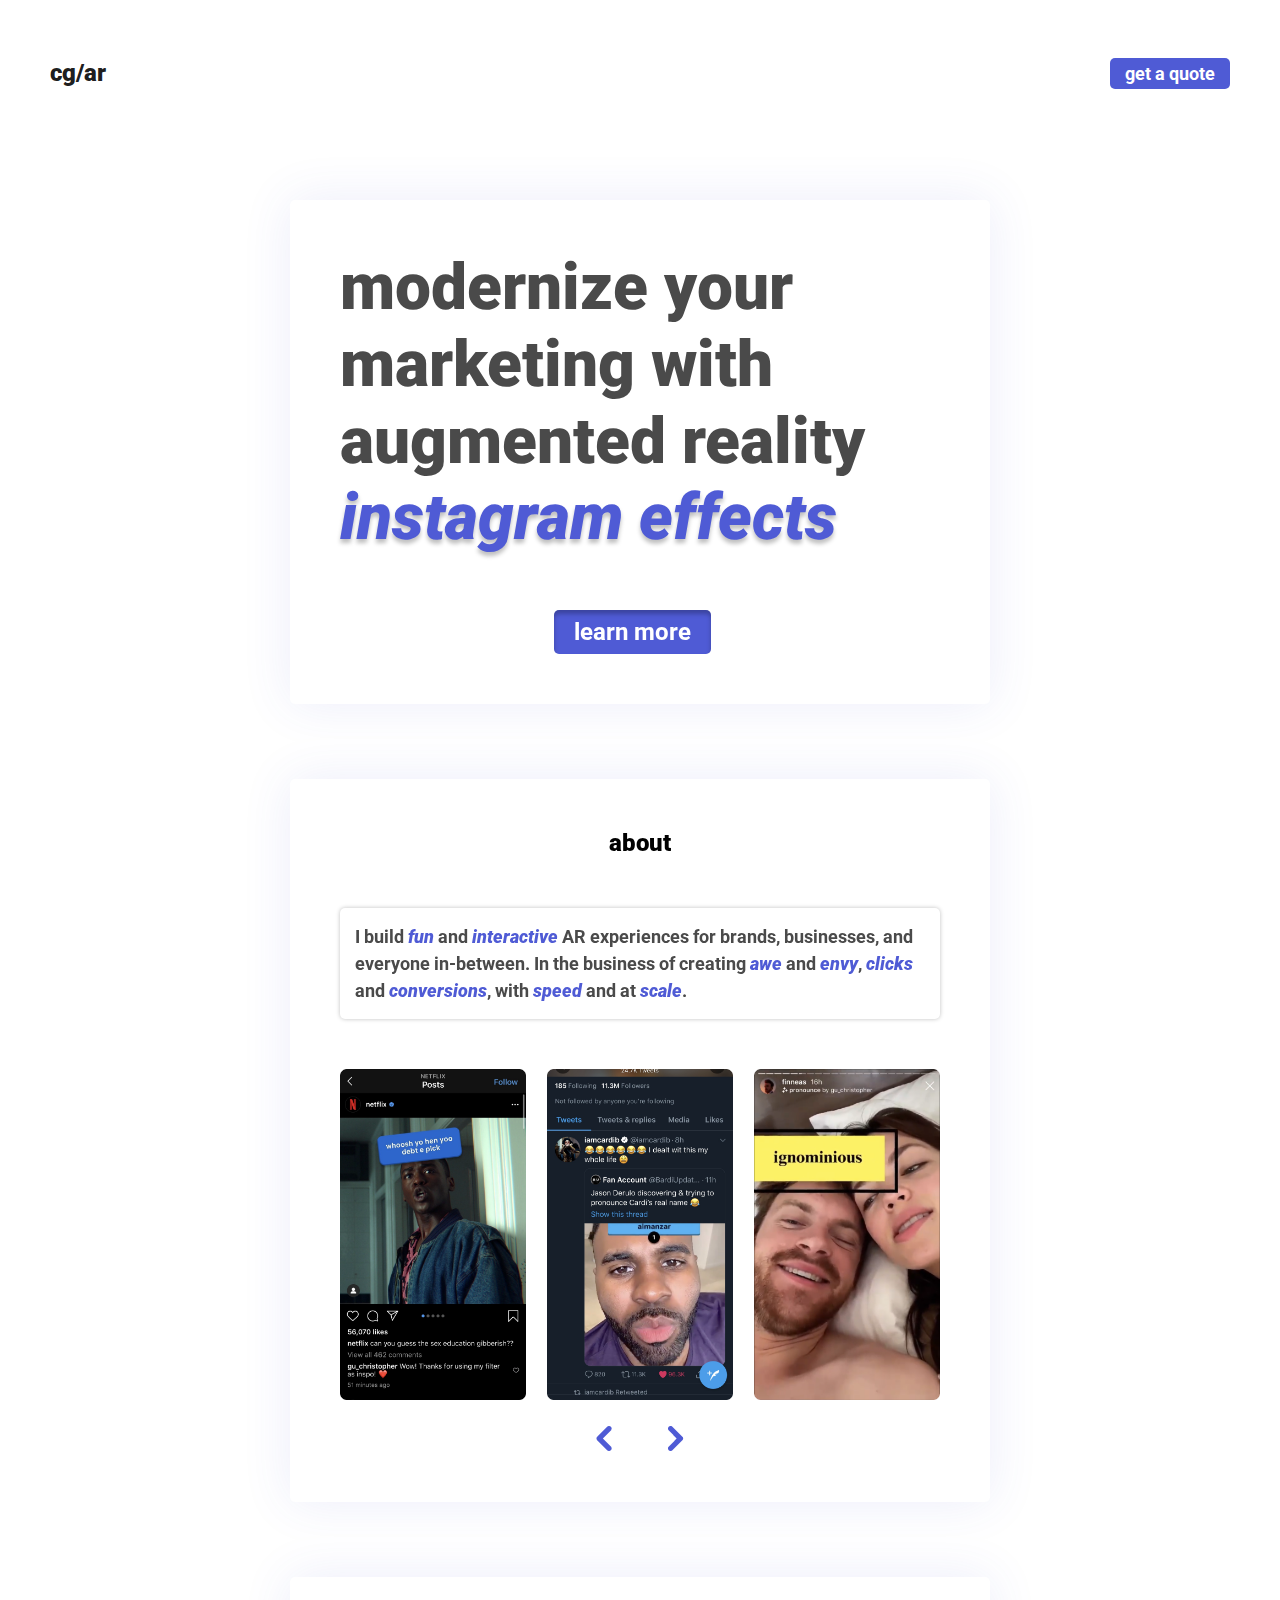
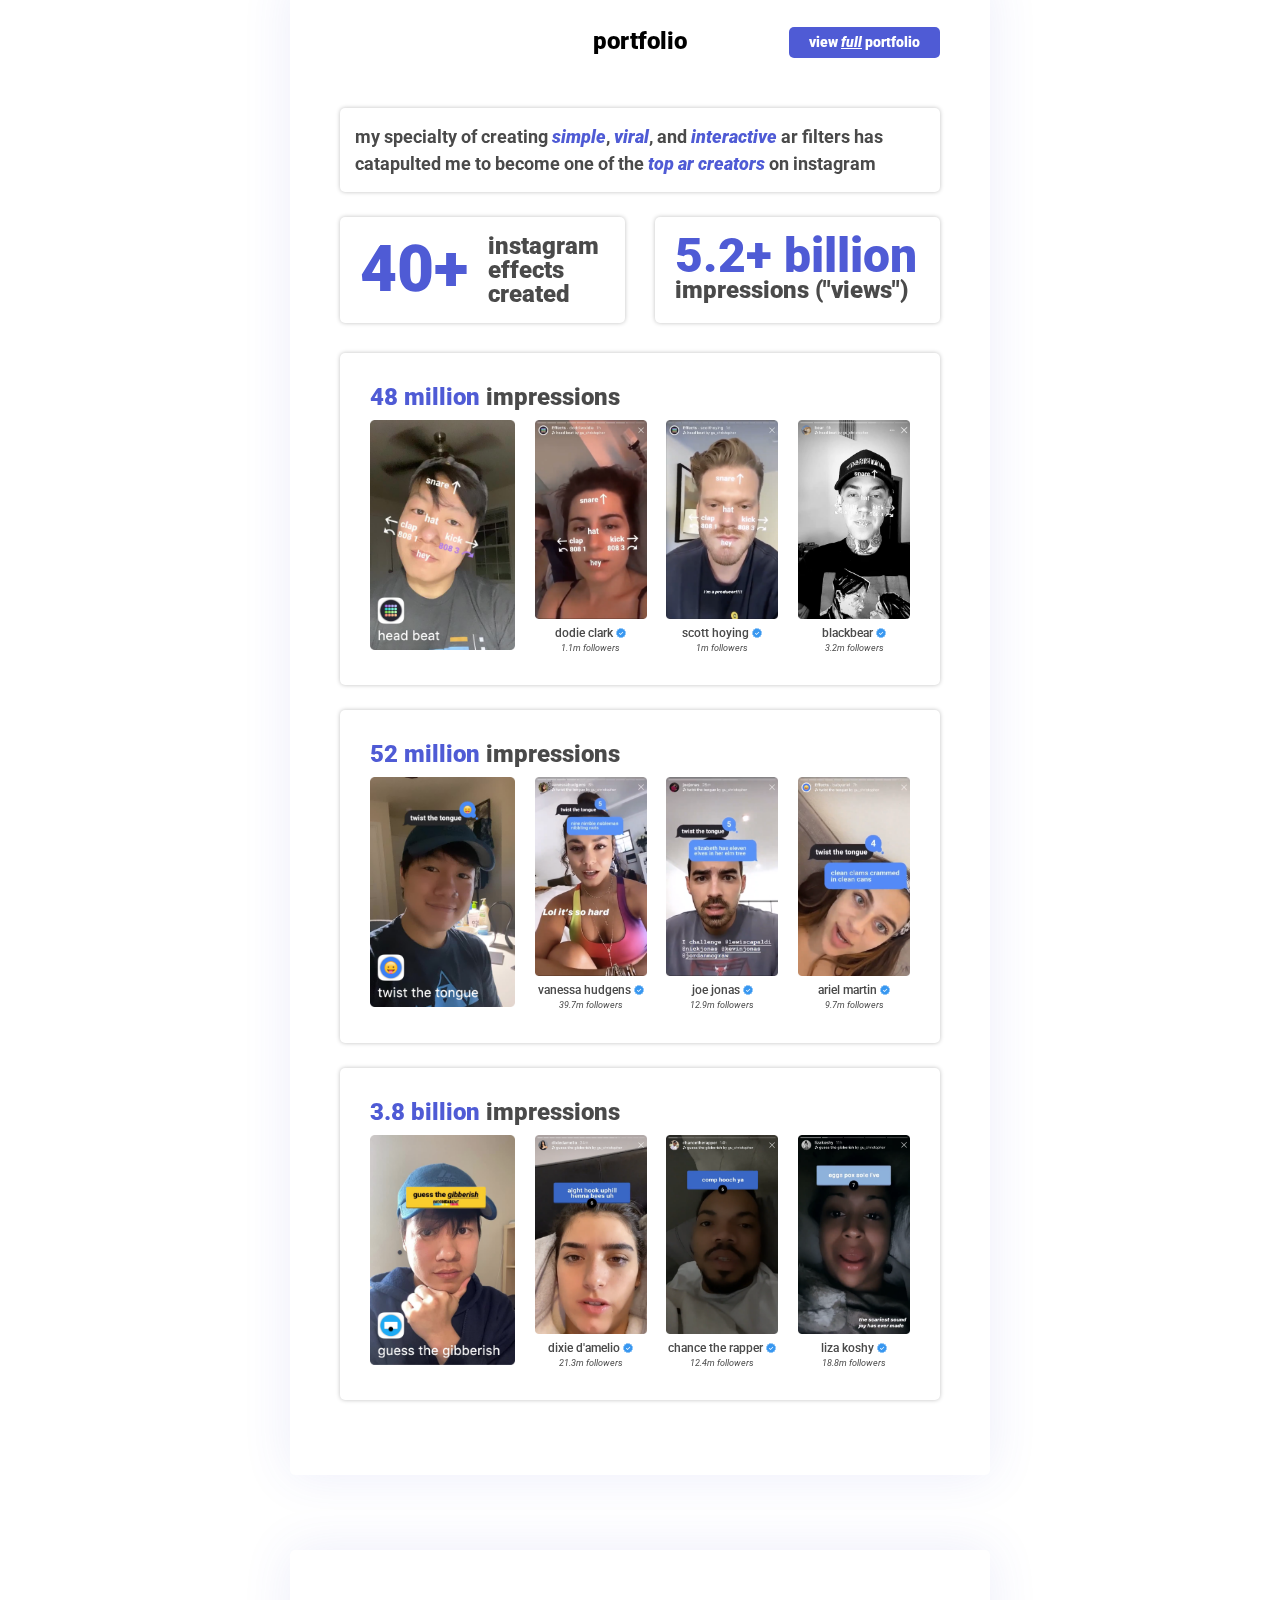
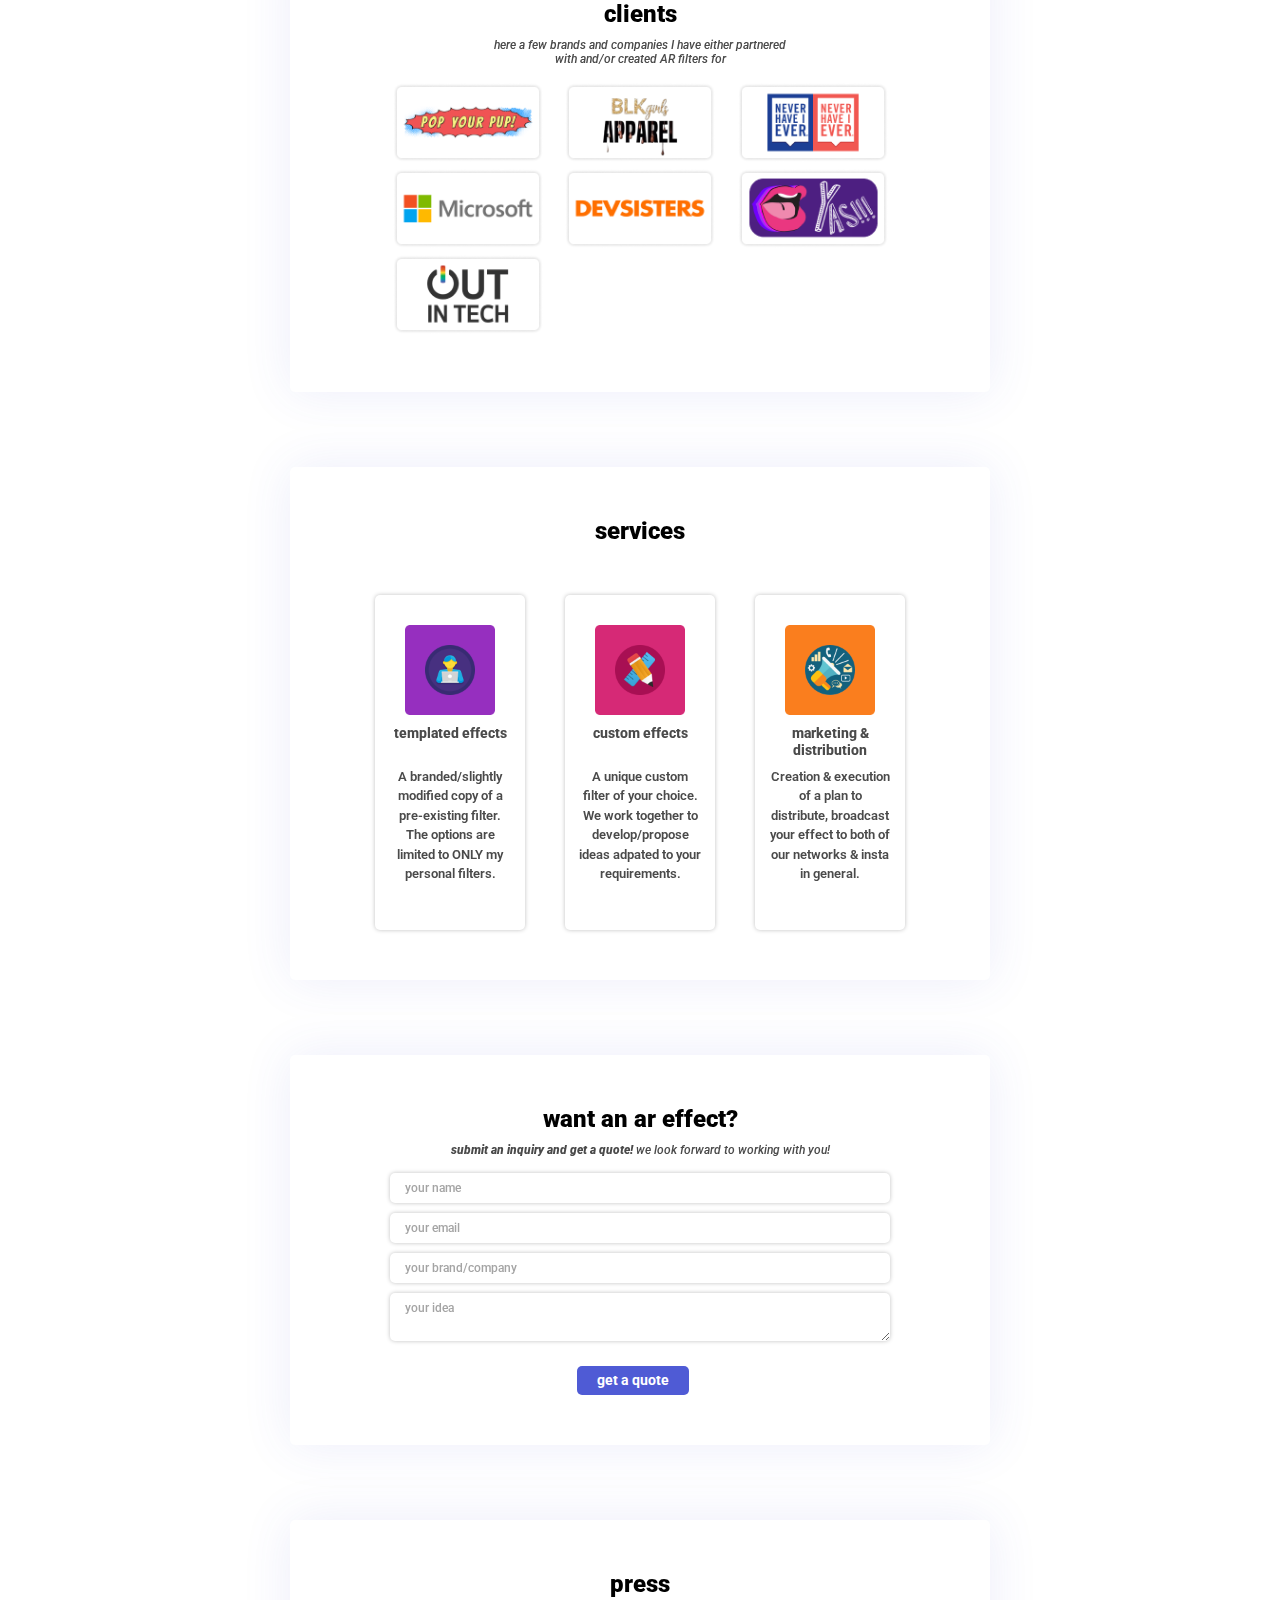
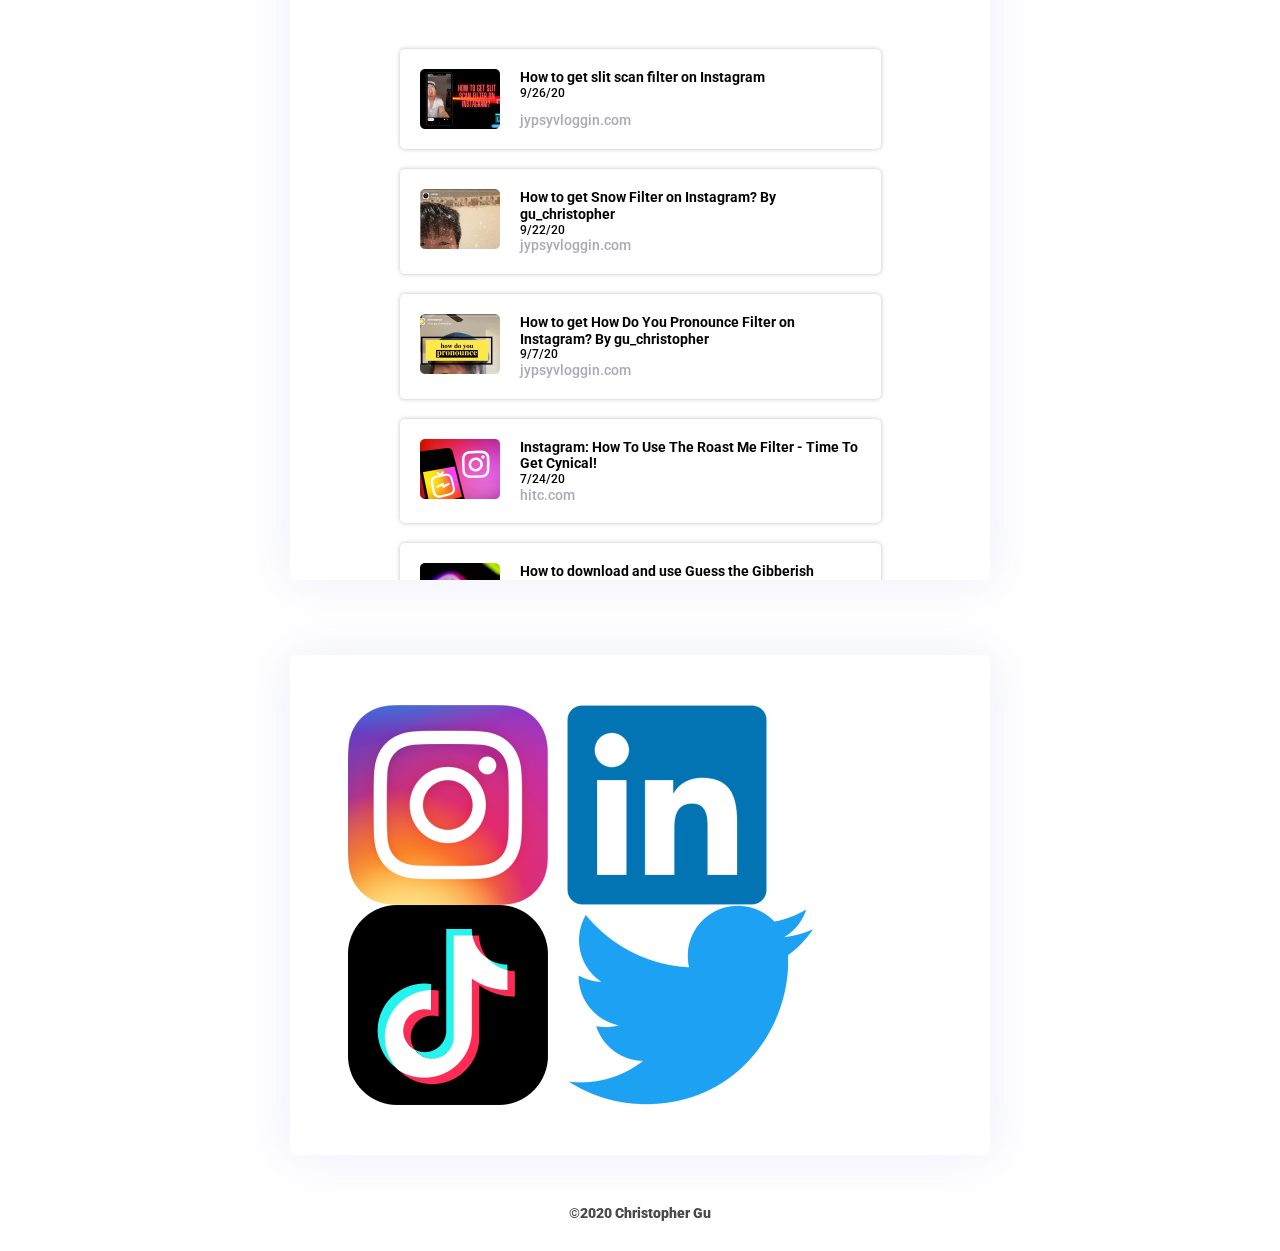
==== commit c1832349: "updated img file names" ====
--- a/index.html
+++ b/index.html
@@ -217,21 +217,21 @@
             <div class="service-grid">
                 <div class="service-item">
                     <div class="service-img">
-                        <img src="img/purplelogo.png">
+                        <img src="img/service1.png">
                     </div>
                     <h3>templated effects</h3>
                     <p>A branded/slightly modified copy of a pre-existing filter. The options are limited to ONLY my personal filters.</p>
                 </div>
                 <div class="service-item">
                     <div class="service-img">
-                        <img src="img/pinklogo.png">
+                        <img src="img/service2.png">
                     </div>
                     <h3>custom effects</h3>
                     <p>A unique custom filter of your choice. We work together to develop/propose ideas adpated to your requirements.</p>
                 </div>
                 <div class="service-item">
                     <div class="service-img">
-                        <img src="img/orangelogo.png">
+                        <img src="img/service3.png">
                     </div>
                     <h3>marketing & distribution</h3>
                     <p>Creation & execution of a plan to distribute, broadcast your effect to both of our networks & insta in general.</p>
@@ -552,16 +552,16 @@
         <div id="social" class="center-page-box">
             <div class="icons">
                 <a href="https://www.instagram.com/gu_christopher/" target="_blank">
-                    <img src="img/instagram.png" />
+                    <img src="img/socials_instagram.png" />
                 </a>
                 <a href="https://www.linkedin.com/in/christopherlgu/" target="_blank">
-                    <img src="img/linkedin.png" />
+                    <img src="img/socials_linkedin.png" />
                 </a>
                 <a href="https://www.tiktok.com/@gu_christopher" target="_blank">
-                    <img src="img/tiktok.png" />
+                    <img src="img/socials_tiktok.png" />
                 </a>
                 <a href="https://twitter.com/gu_christopher" target="_blank">
-                    <img src="img/twitter.png" />
+                    <img src="img/socials_twitter.png" />
                 </a>
             </div>
         </div>
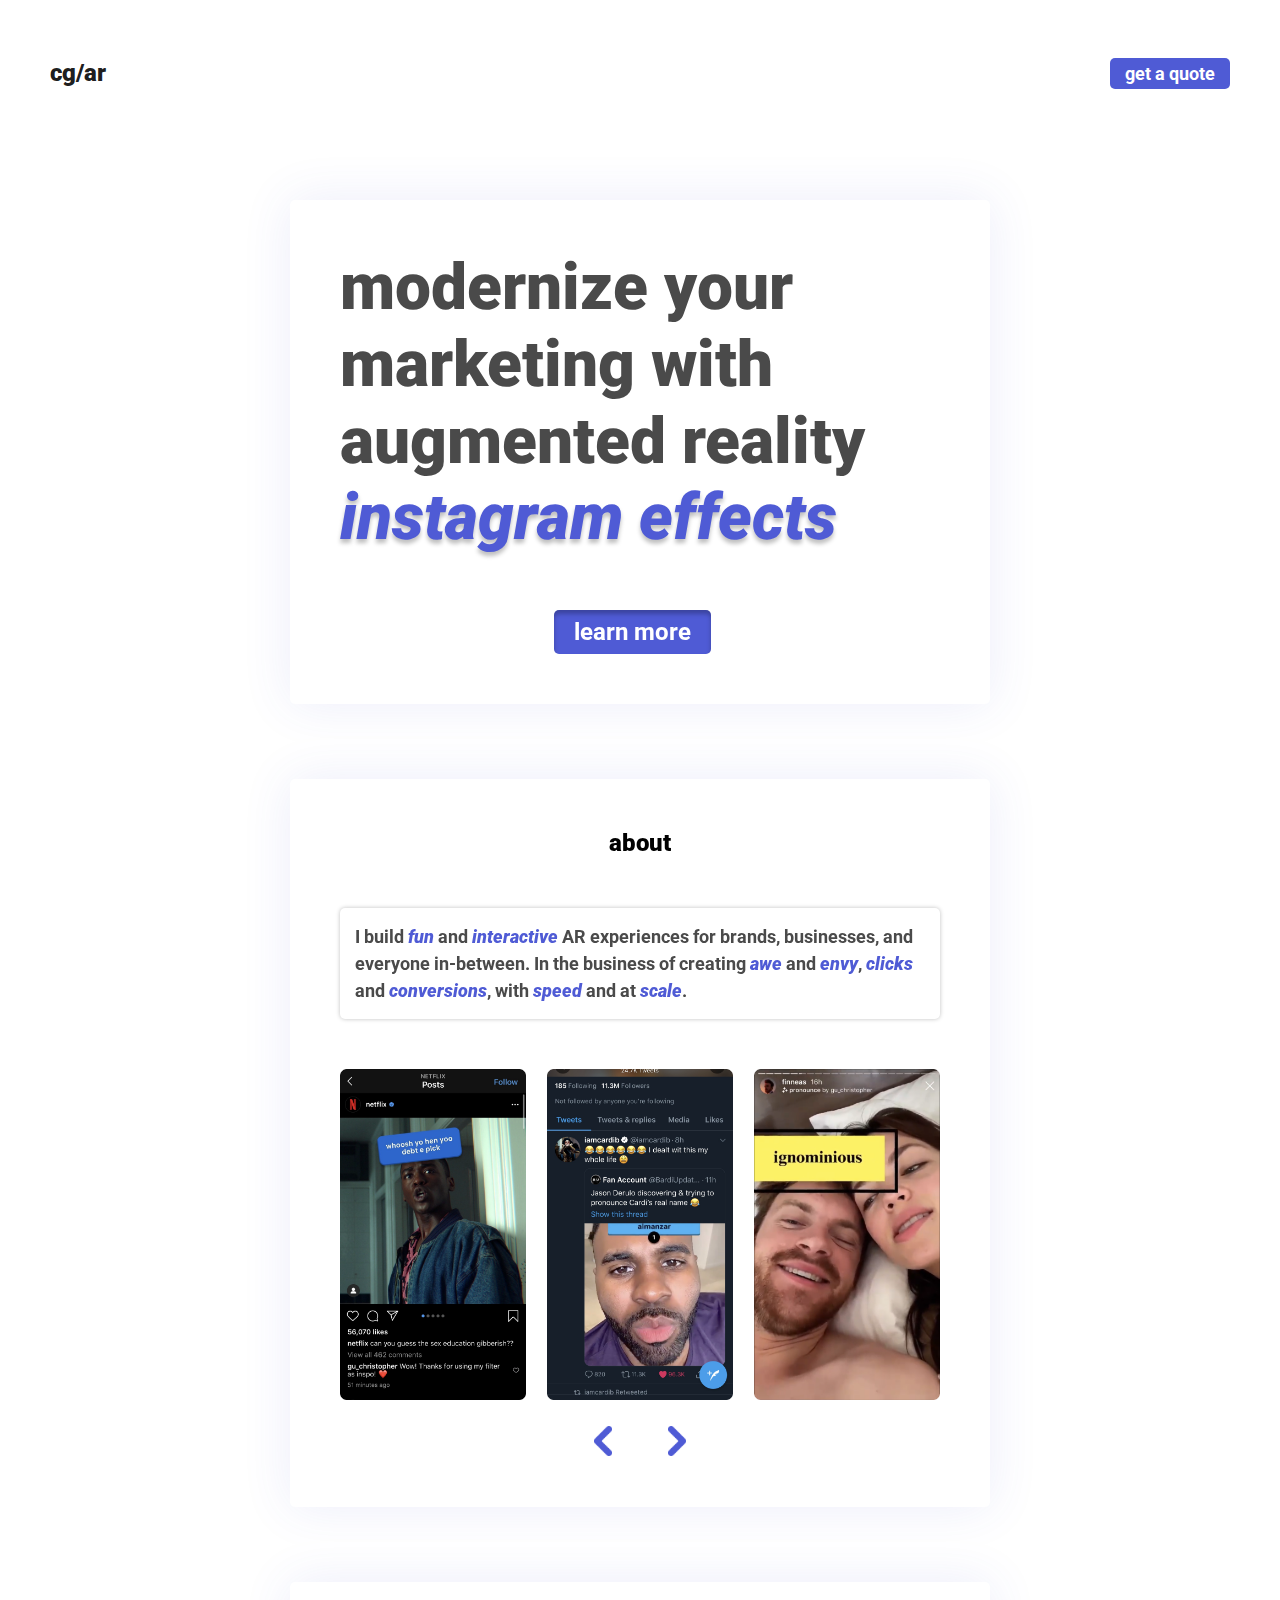
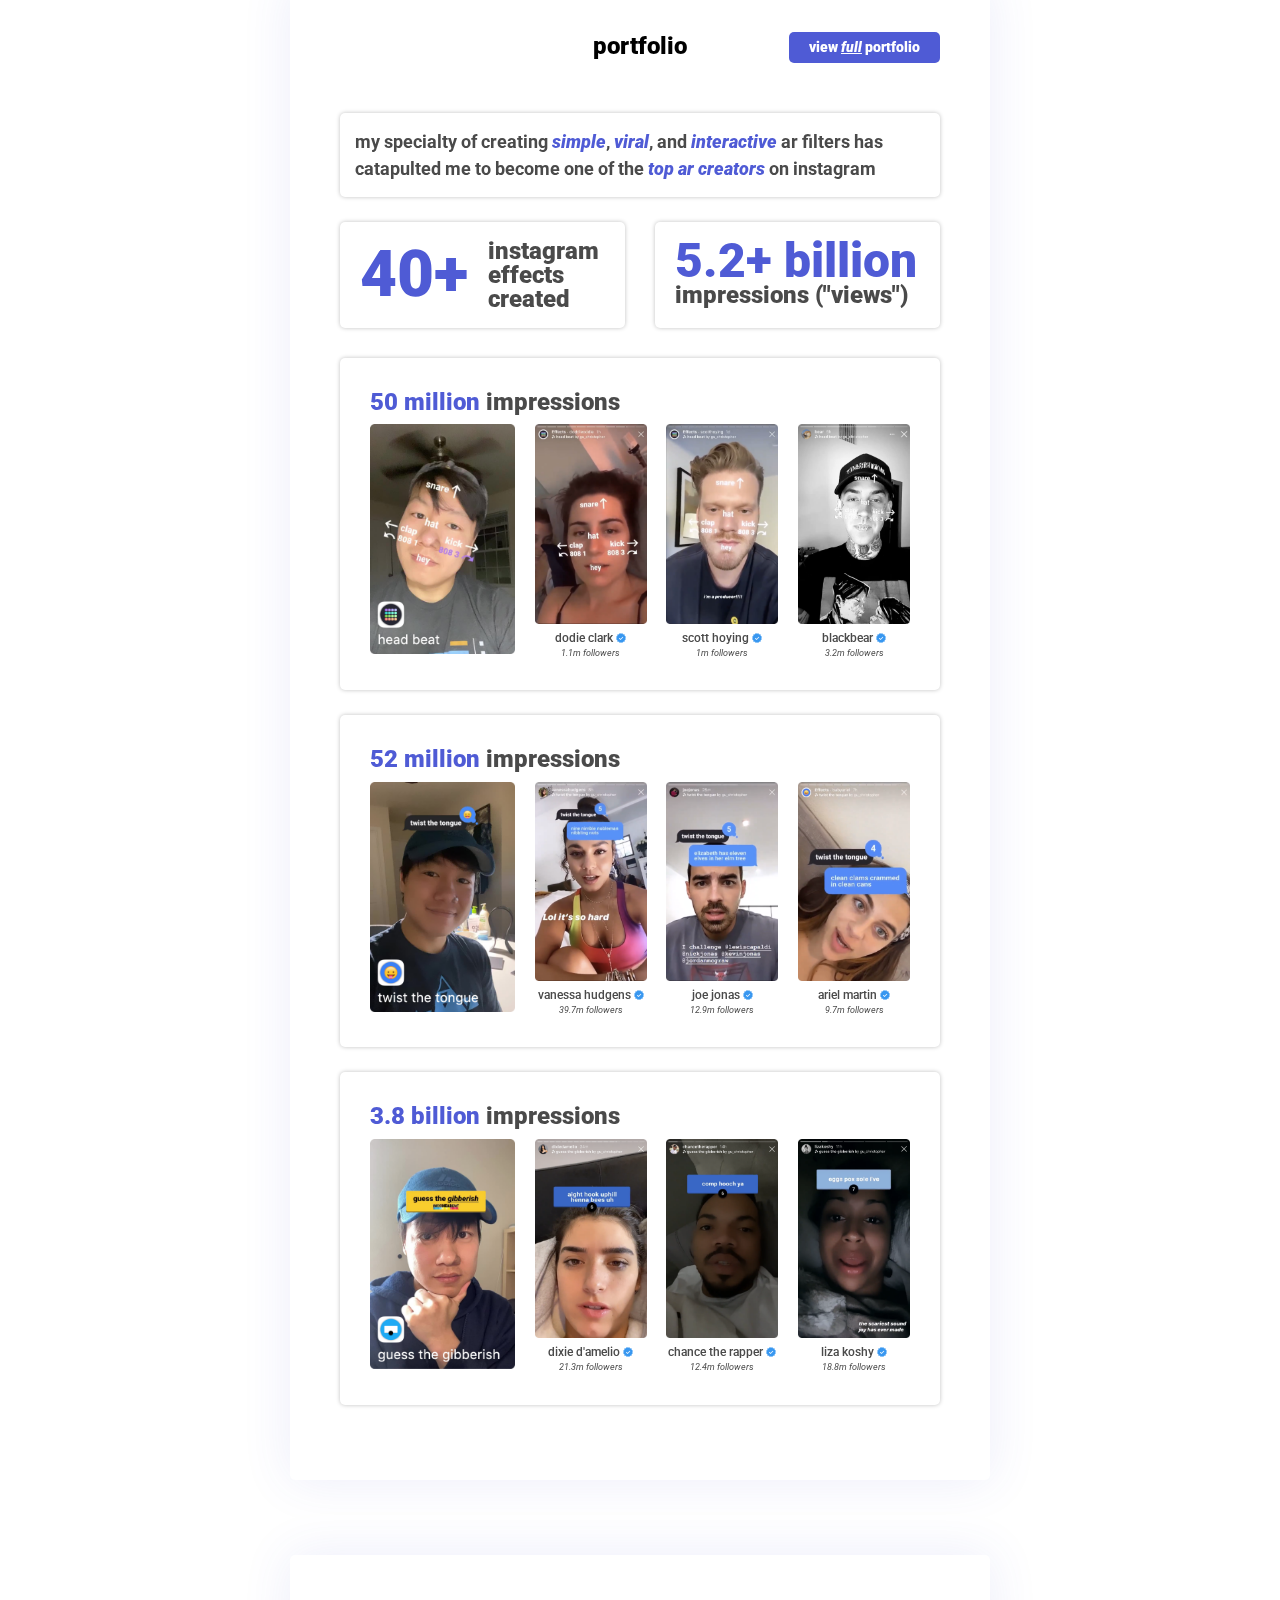
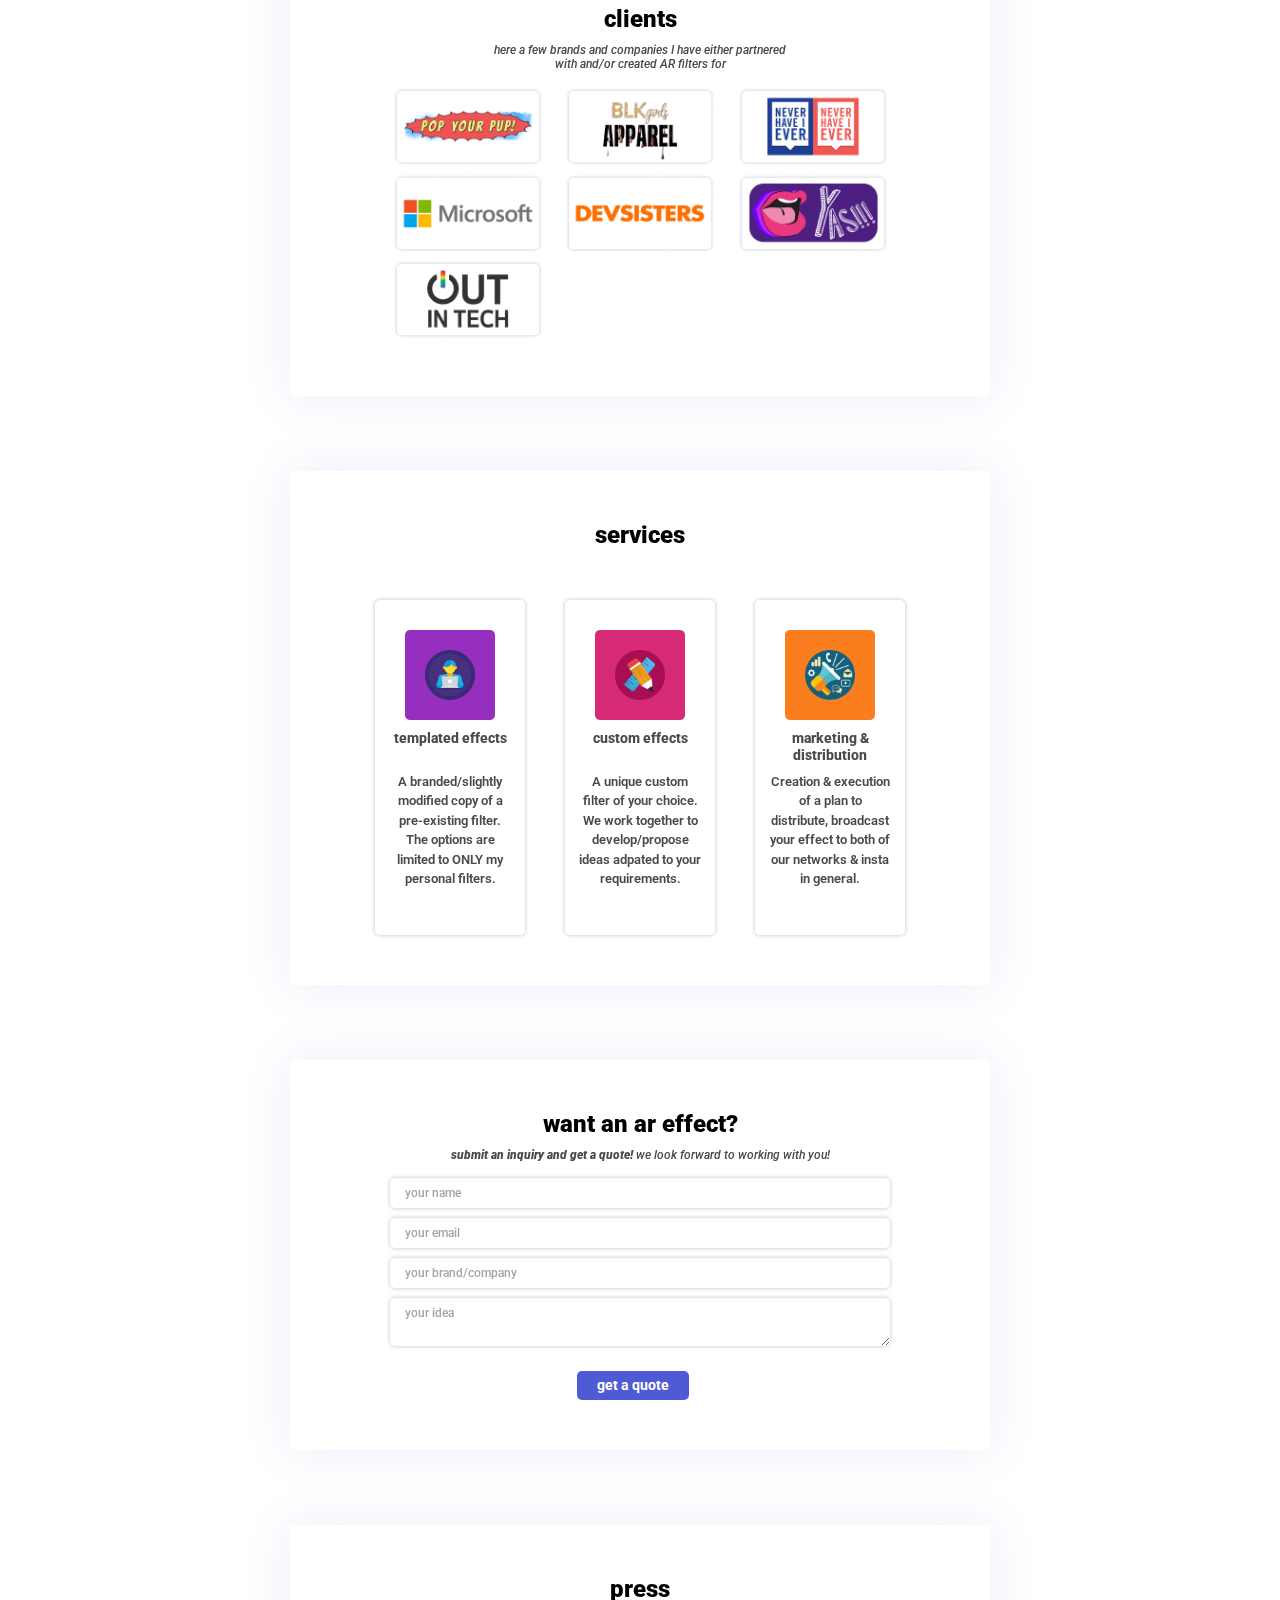
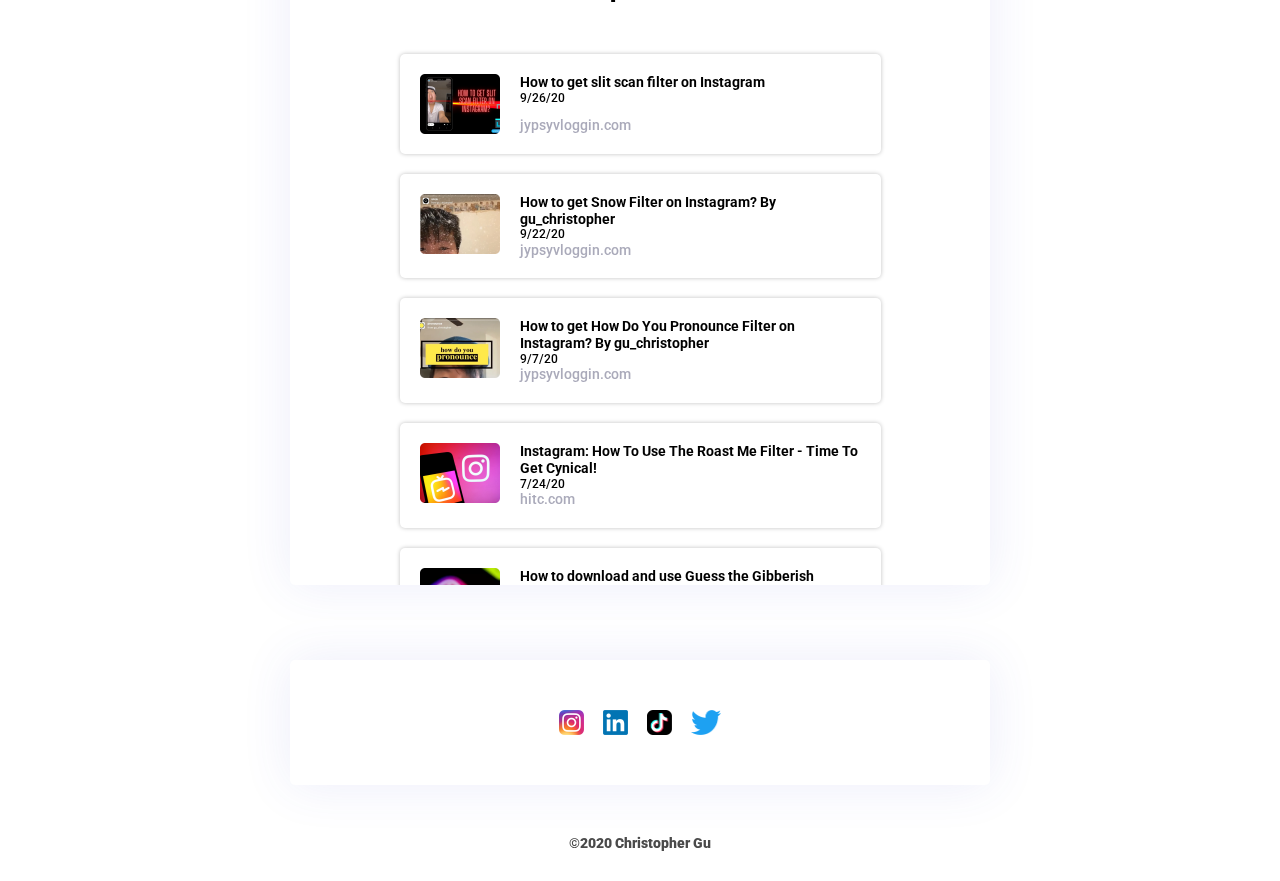
==== commit 2dba2d6c: "updated stats" ====
--- a/index.html
+++ b/index.html
@@ -119,7 +119,7 @@
                 </div>
                 <div class="filter-highlight" data-link="https://www.instagram.com/ar/1389950081213935/">
                     <h2 class="filter-header">
-                        <span>48 million</span> impressions
+                        <span>50 million</span> impressions
                     </h2>
                     <div class="highlight-gallery">
                         <div class="gallery-item">
--- a/css/style.css
+++ b/css/style.css
@@ -617,6 +617,10 @@
     transition: all 0.1s linear;
 }
 
+#about .gallery-buttons button img {
+    height: 30px;
+}
+
 /* End About Page Center Page Box Specific Styles */
 
 /* About Page Center Page Box Specific Responsive Styles */
@@ -1262,6 +1266,7 @@
 }
 
 #social .icons a img {
+    height: 25px;
     transition: all 0.2s linear;
 }
 
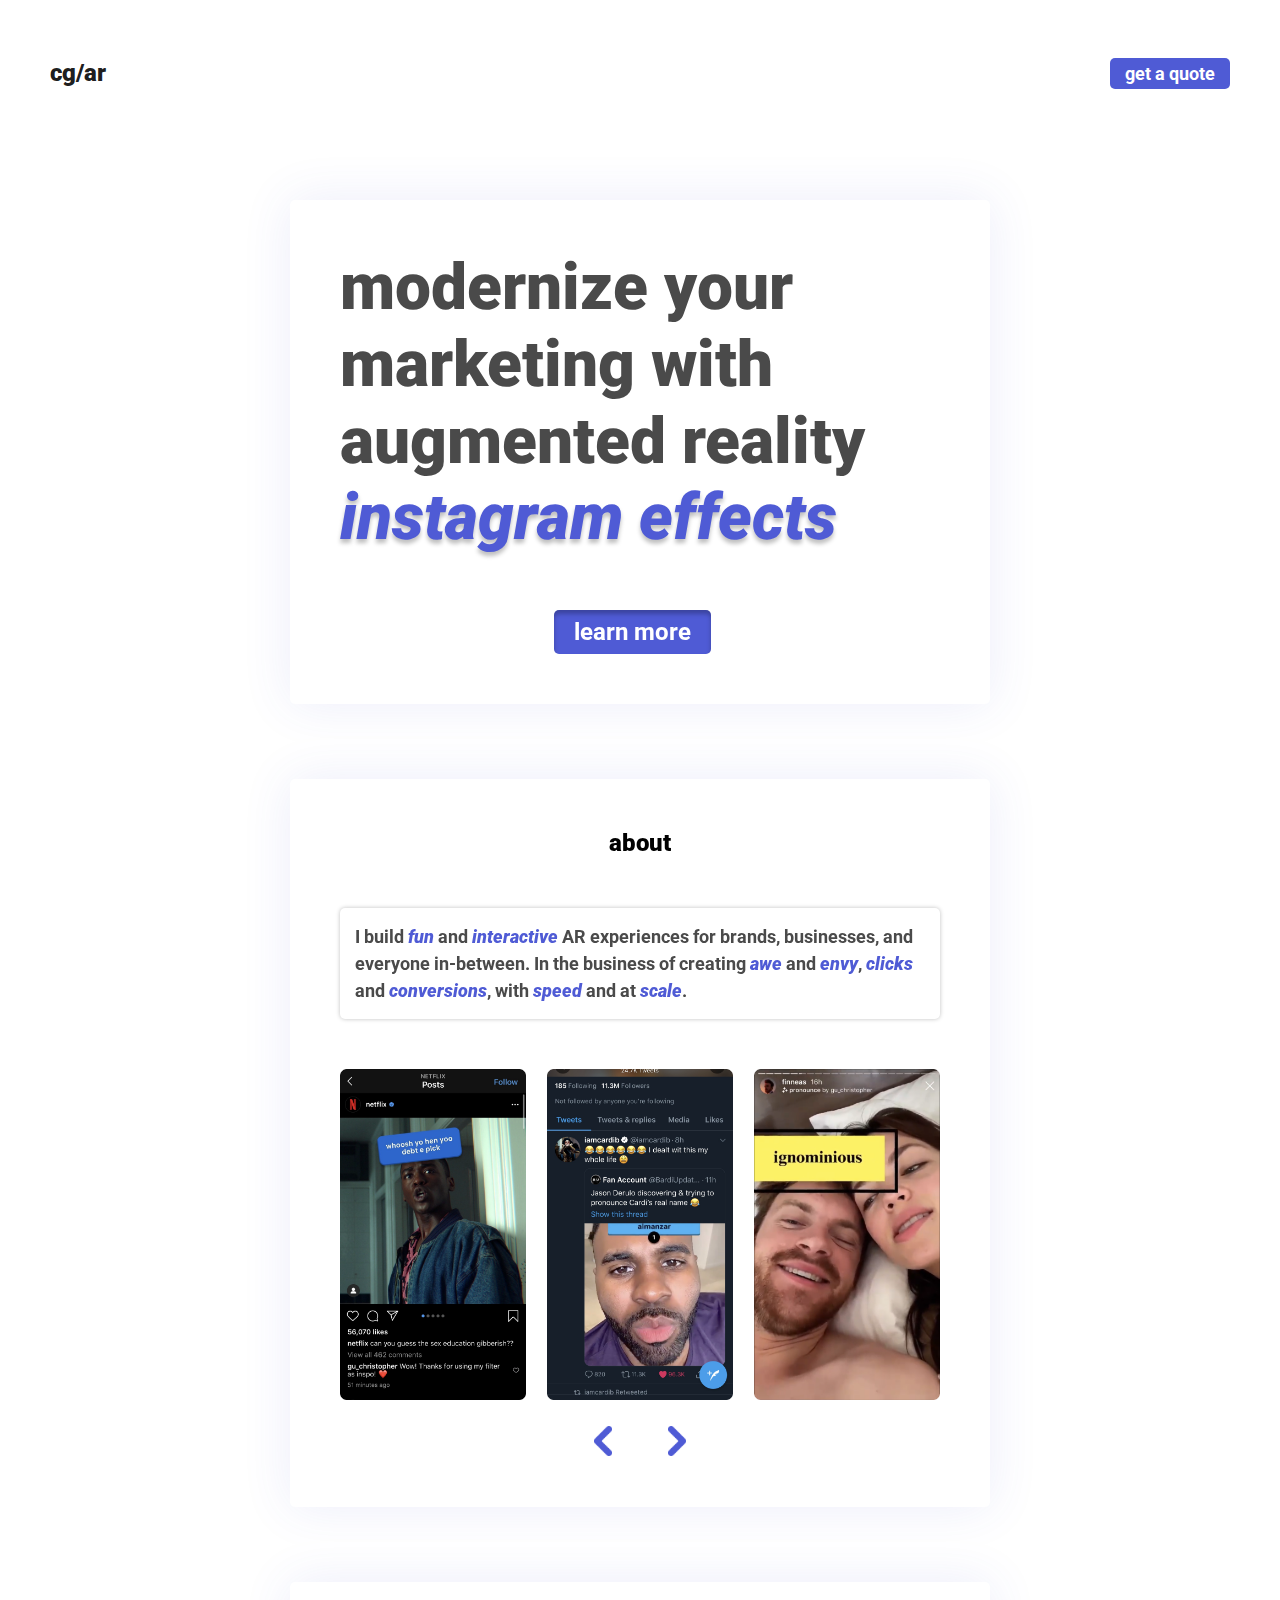
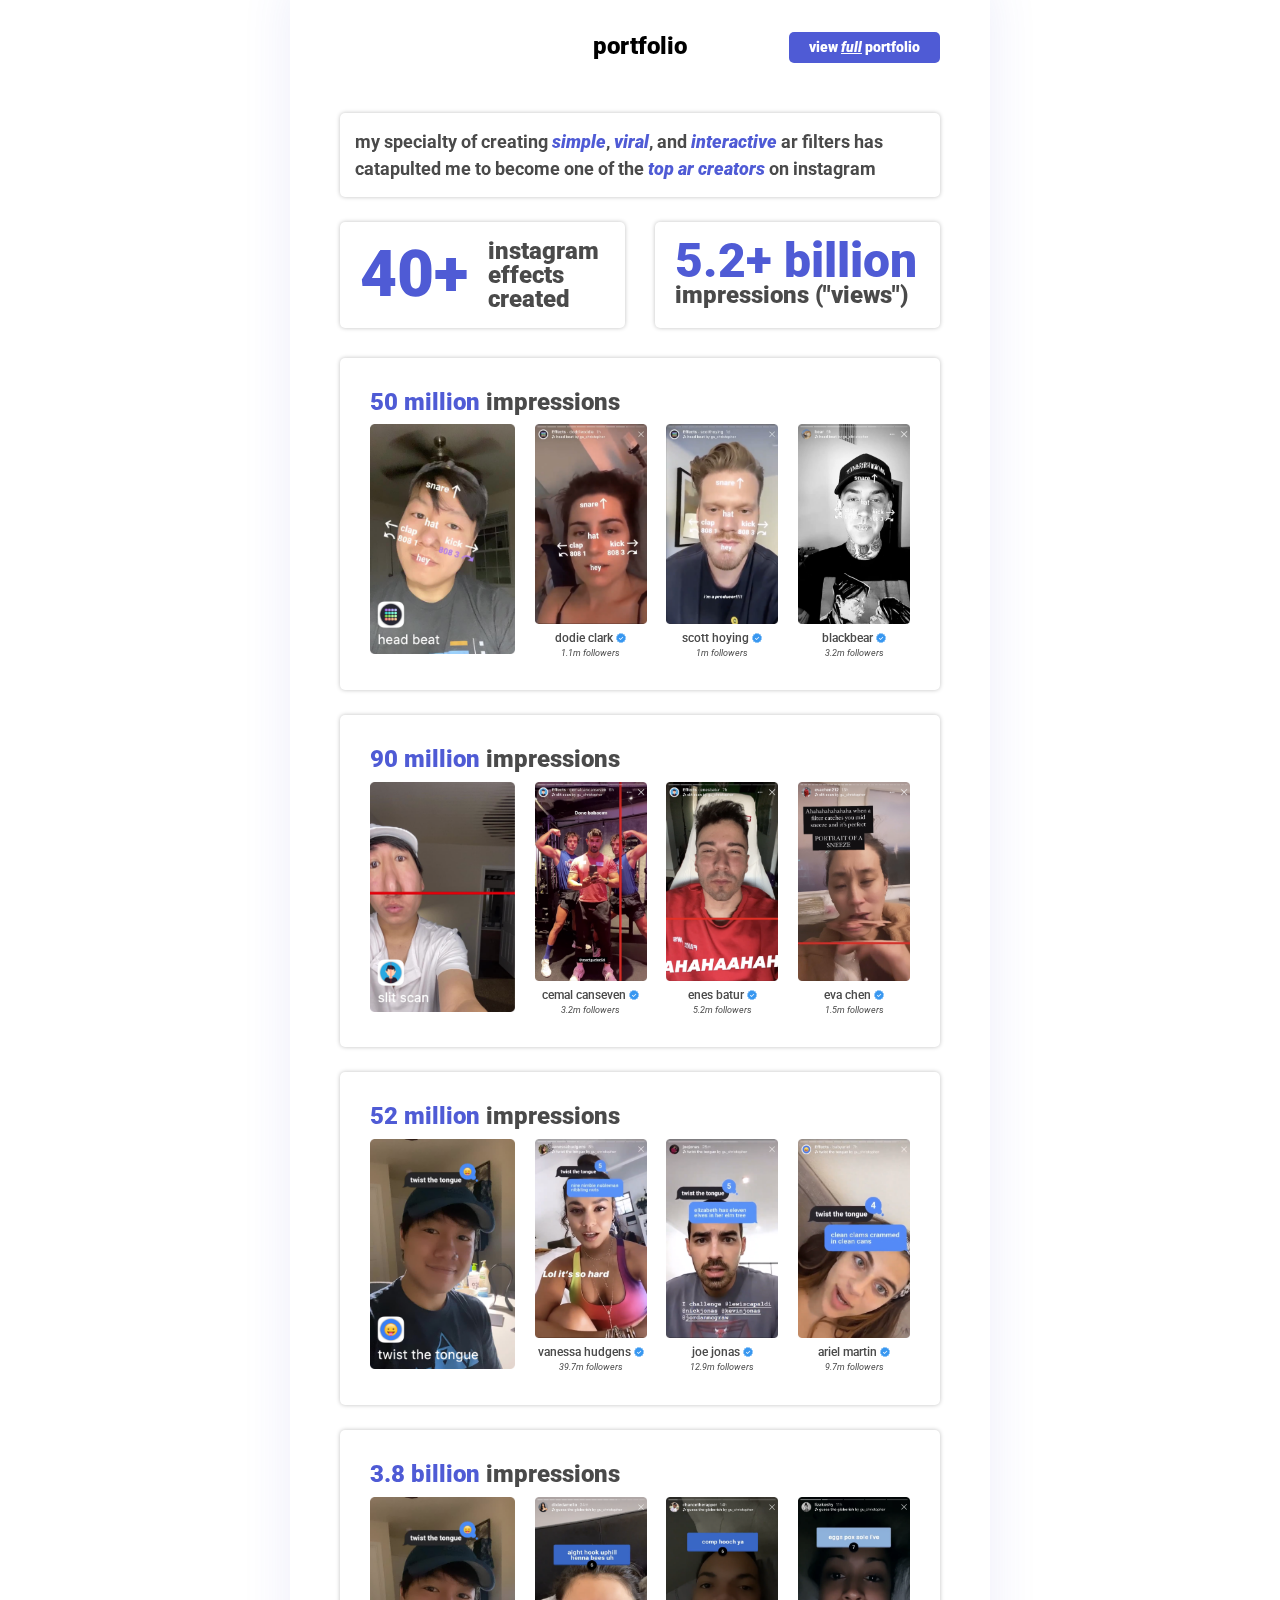
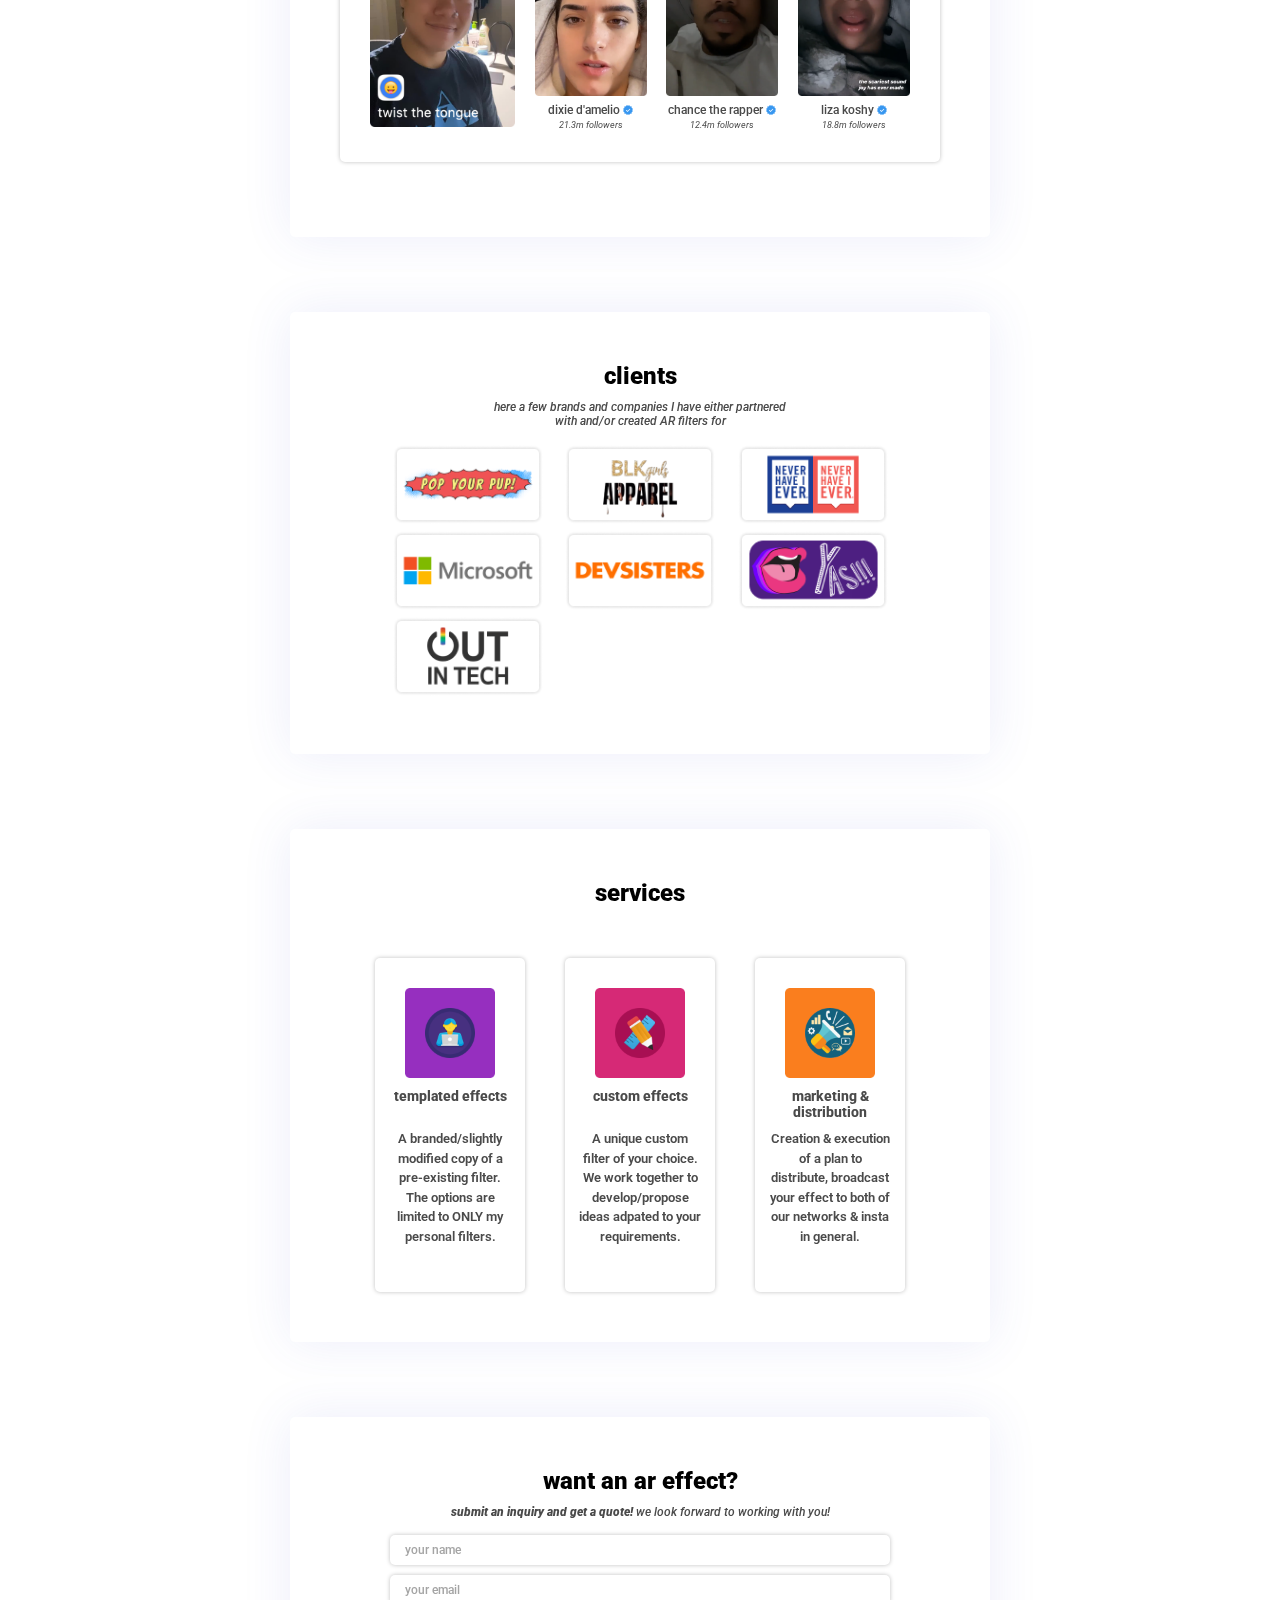
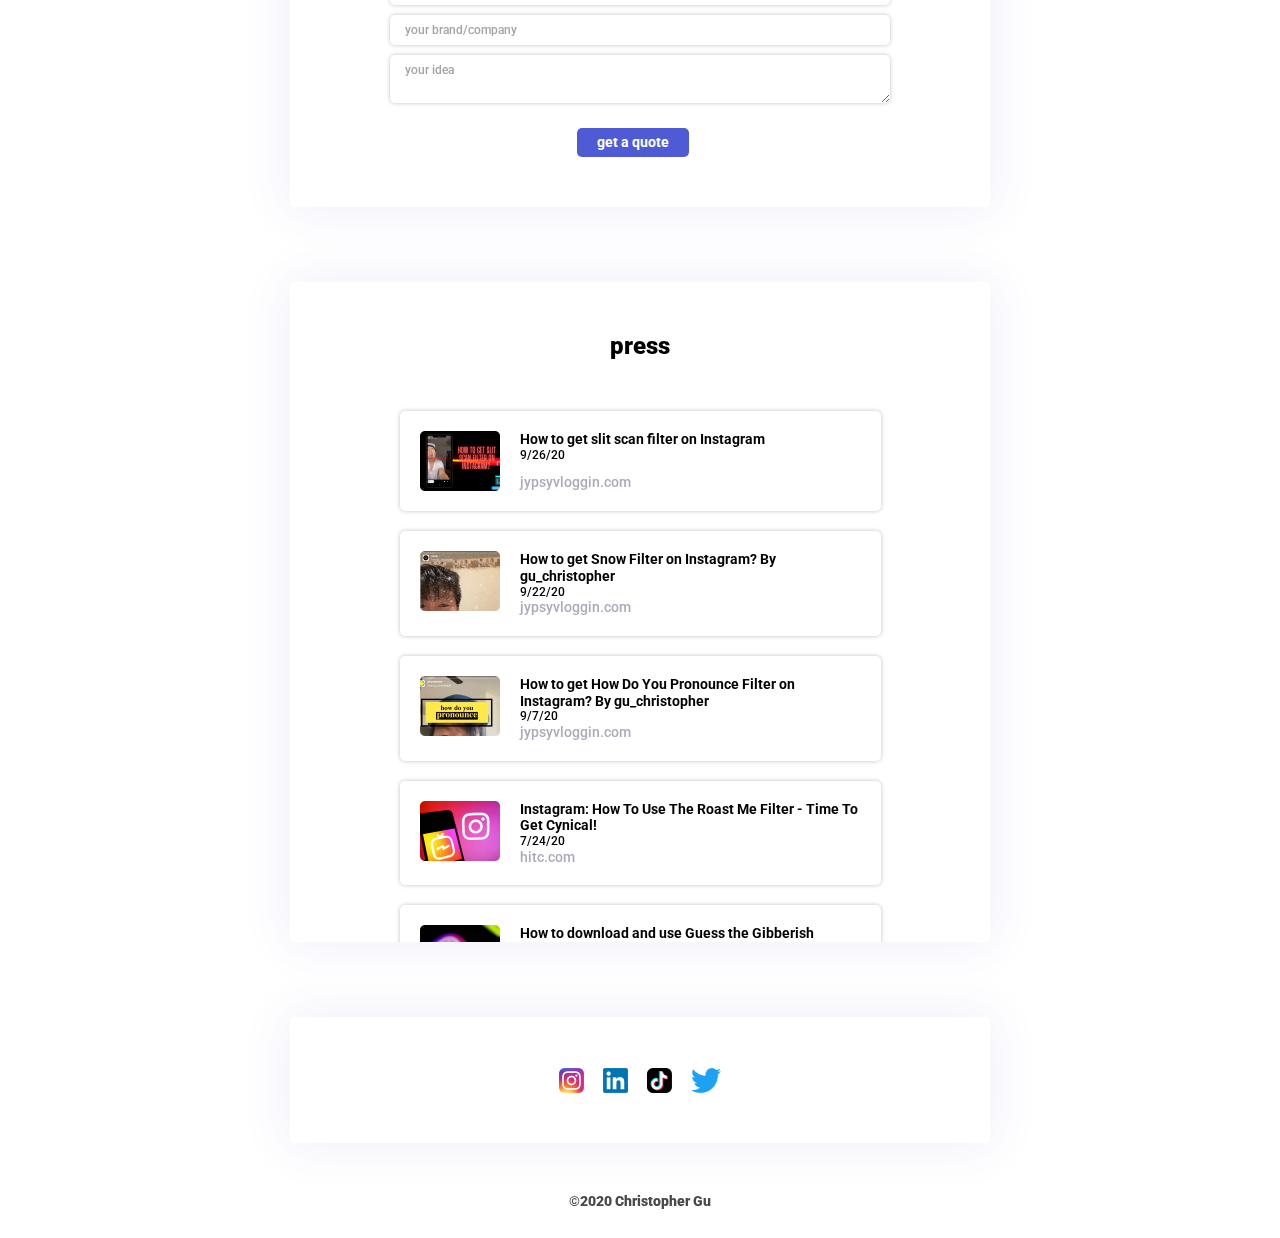
==== commit 2883b51c: "added another highlight" ====
--- a/index.html
+++ b/index.html
@@ -142,26 +142,51 @@
                         </div>
                     </div>
                 </div>
+                <div class="filter-highlight" data-link="https://www.instagram.com/ar/1389950081213935/">
+                    <h2 class="filter-header">
+                        <span>90 million</span> impressions
+                    </h2>
+                    <div class="highlight-gallery">
+                        <div class="gallery-item">
+                            <img src="img/highlight 2.png" />
+                        </div>
+                        <div class="gallery-item">
+                            <img src="img/highlight 2 pic 1.png" />
+                            <p class="tw-handle"><span>cemal canseven</span><img src="img/verified.png" /></p>
+                            <p class="follower-count">3.2m followers</p>
+                        </div>
+                        <div class="gallery-item">
+                            <img src="img/highlight 2 pic 2.png" />
+                            <p class="tw-handle"><span>enes batur</span><img src="img/verified.png" /></p>
+                            <p class="follower-count">5.2m followers</p>
+                        </div>
+                        <div class="gallery-item">
+                            <img src="img/highlight 2 pic 3.png" />
+                            <p class="tw-handle"><span>eva chen</span><img src="img/verified.png" /></p>
+                            <p class="follower-count">1.5m followers</p>
+                        </div>
+                    </div>
+                </div>
                 <div class="filter-highlight" data-link="https://www.instagram.com/ar/272716847076047/">
                     <h2 class="filter-header">
                         <span>52 million</span> impressions
                     </h2>
                     <div class="highlight-gallery">
                         <div class="gallery-item">
-                            <img src="img/highlight 2.png" />
-                        </div>
-                        <div class="gallery-item">
-                            <img src="img/highlight 2 pic 1.png" />
+                            <img src="img/highlight 3.png" />
+                        </div>
+                        <div class="gallery-item">
+                            <img src="img/highlight 3 pic 1.png" />
                             <p class="tw-handle"><span>vanessa hudgens</span><img src="img/verified.png" /></p>
                             <p class="follower-count">39.7m followers</p>
                         </div>
                         <div class="gallery-item">
-                            <img src="img/highlight 2 pic 2.png" />
+                            <img src="img/highlight 3 pic 2.png" />
                             <p class="tw-handle"><span>joe jonas</span><img src="img/verified.png" /></p>
                             <p class="follower-count">12.9m followers</p>
                         </div>
                         <div class="gallery-item">
-                            <img src="img/highlight 2 pic 3.png" />
+                            <img src="img/highlight 3 pic 3.png" />
                             <p class="tw-handle"><span>ariel martin</span><img src="img/verified.png" /></p>
                             <p class="follower-count">9.7m followers</p>
                         </div>
@@ -176,17 +201,17 @@
                             <img src="img/highlight 3.png" />
                         </div>
                         <div class="gallery-item">
-                            <img src="img/highlight 3 pic 1.png" />
+                            <img src="img/highlight 4 pic 1.png" />
                             <p class="tw-handle"><span>dixie d'amelio</span><img src="img/verified.png" /></p>
                             <p class="follower-count">21.3m followers</p>
                         </div>
                         <div class="gallery-item">
-                            <img src="img/highlight 3 pic 2.png" />
+                            <img src="img/highlight 4 pic 2.png" />
                             <p class="tw-handle"><span>chance the rapper</span><img src="img/verified.png" /></p>
                             <p class="follower-count">12.4m followers</p>
                         </div>
                         <div class="gallery-item">
-                            <img src="img/highlight 3 pic 3.png" />
+                            <img src="img/highlight 4 pic 3.png" />
                             <p class="tw-handle"><span>liza koshy</span><img src="img/verified.png" /></p>
                             <p class="follower-count">18.8m followers</p>
                         </div>
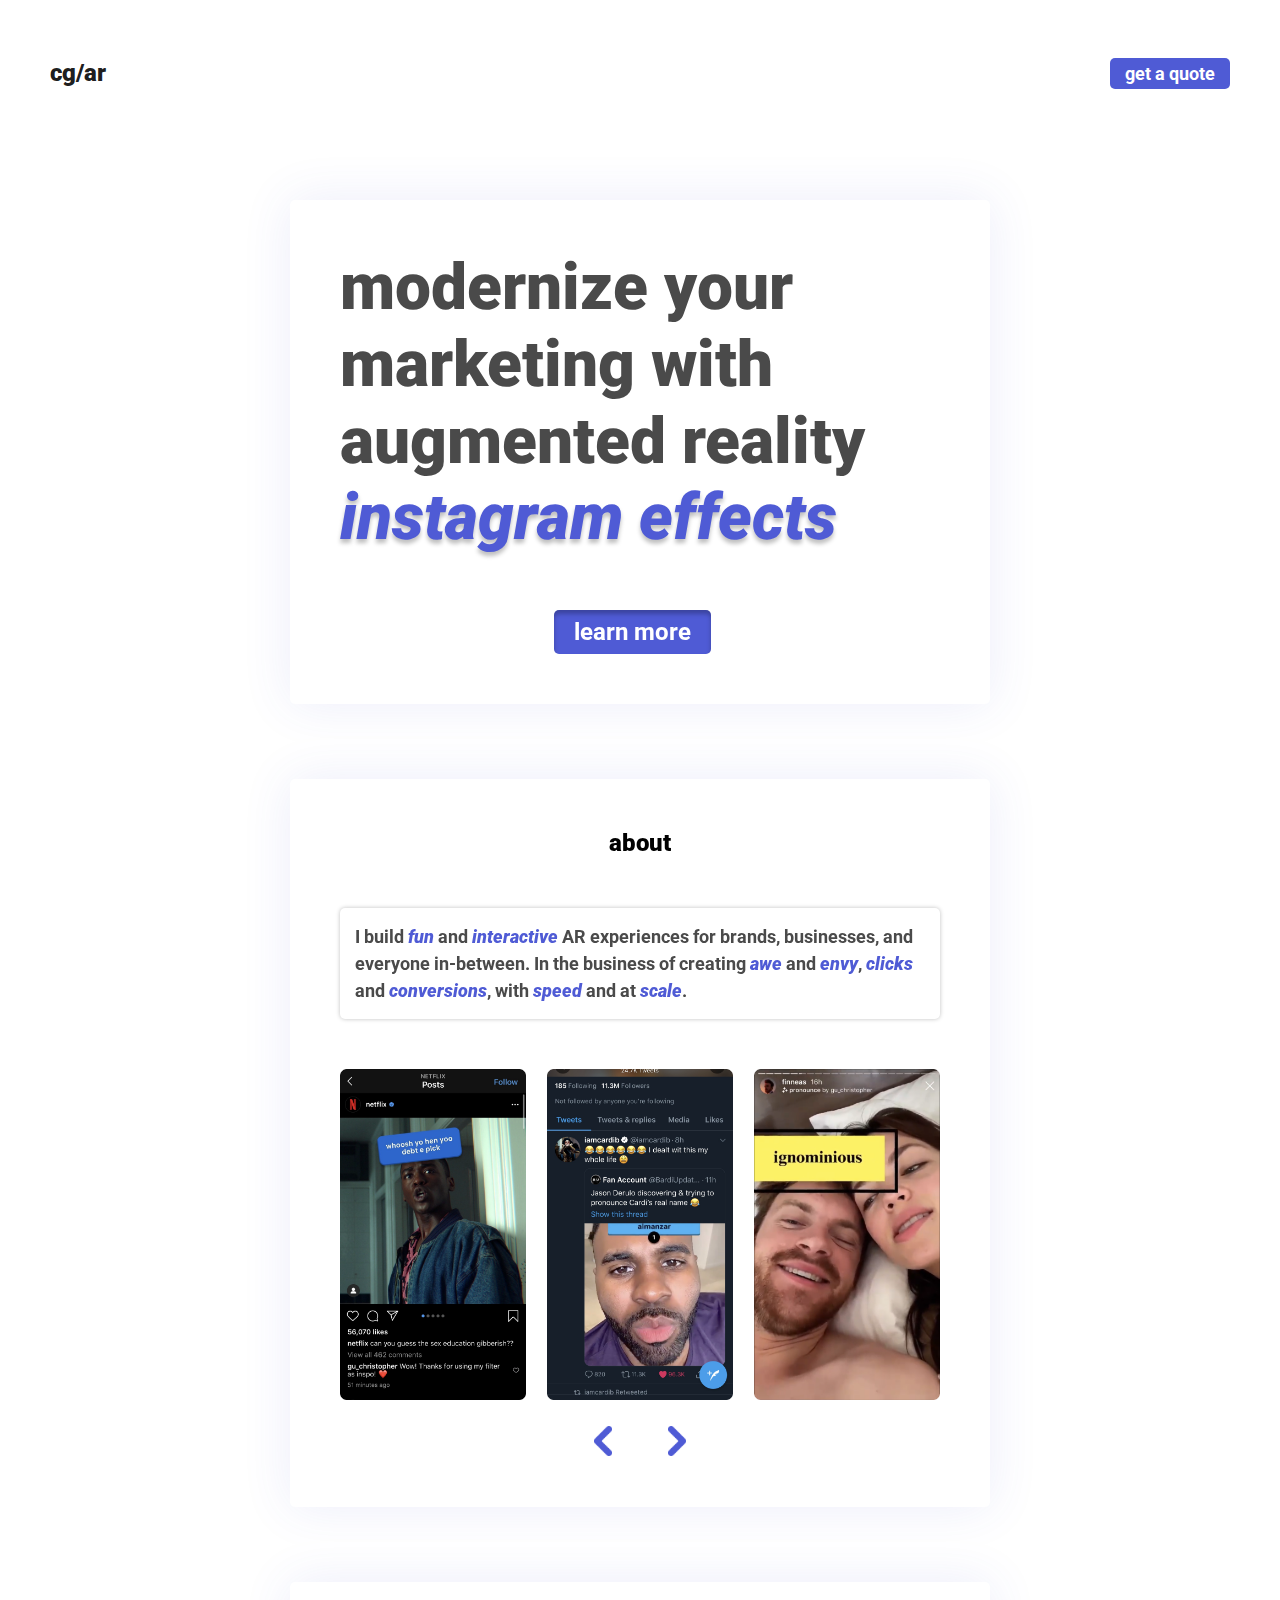
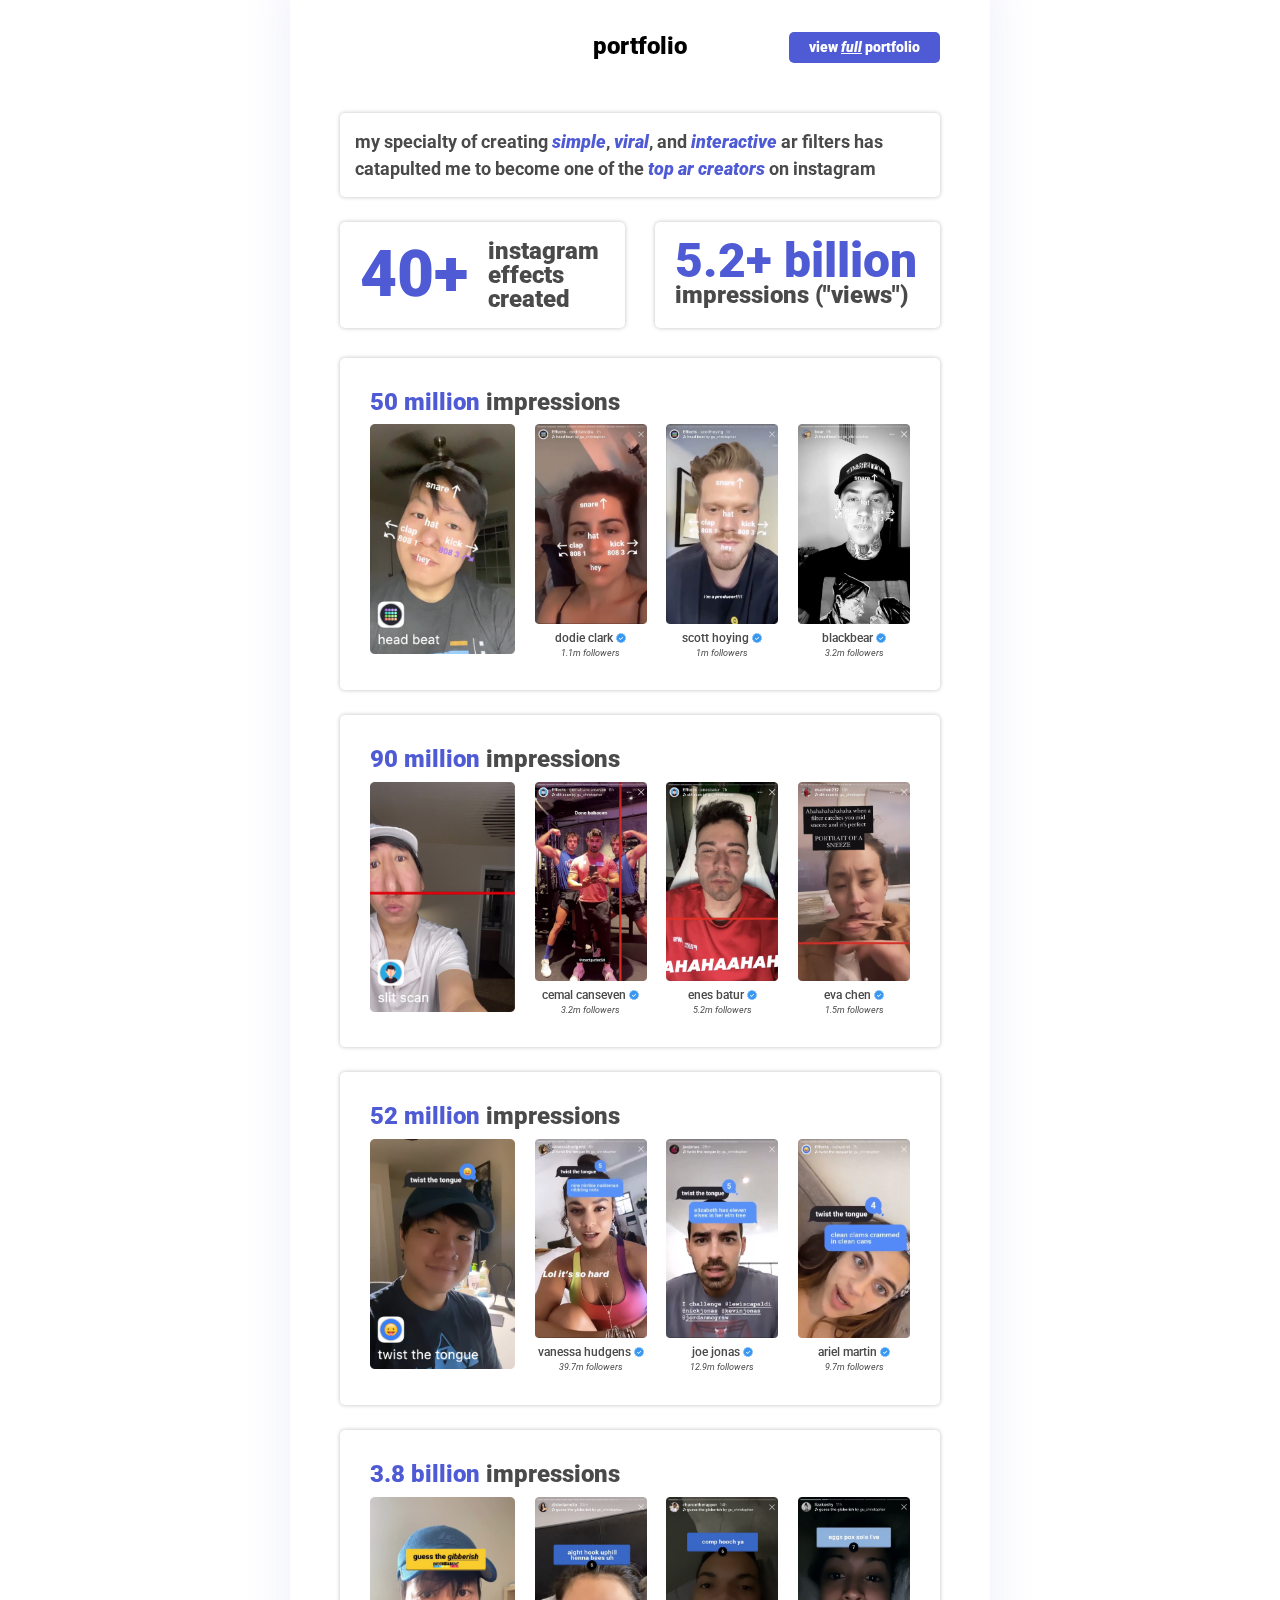
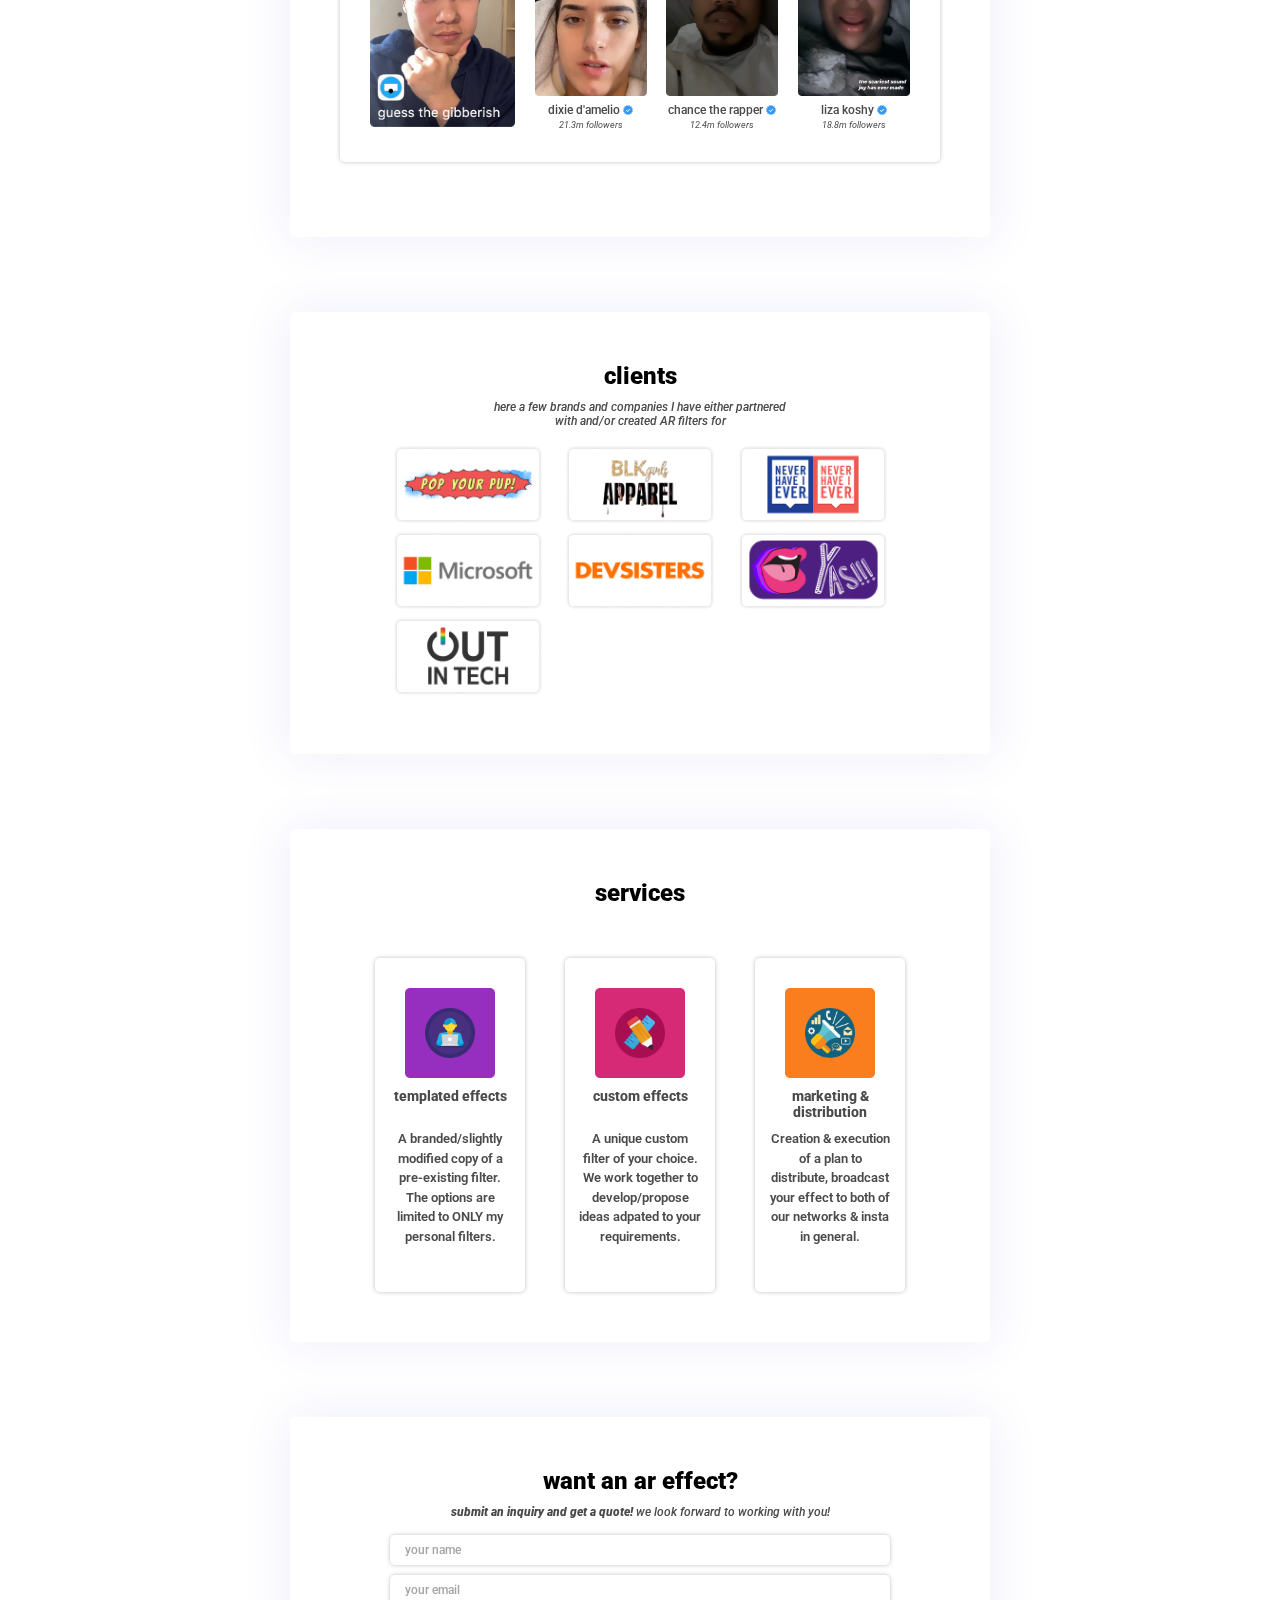
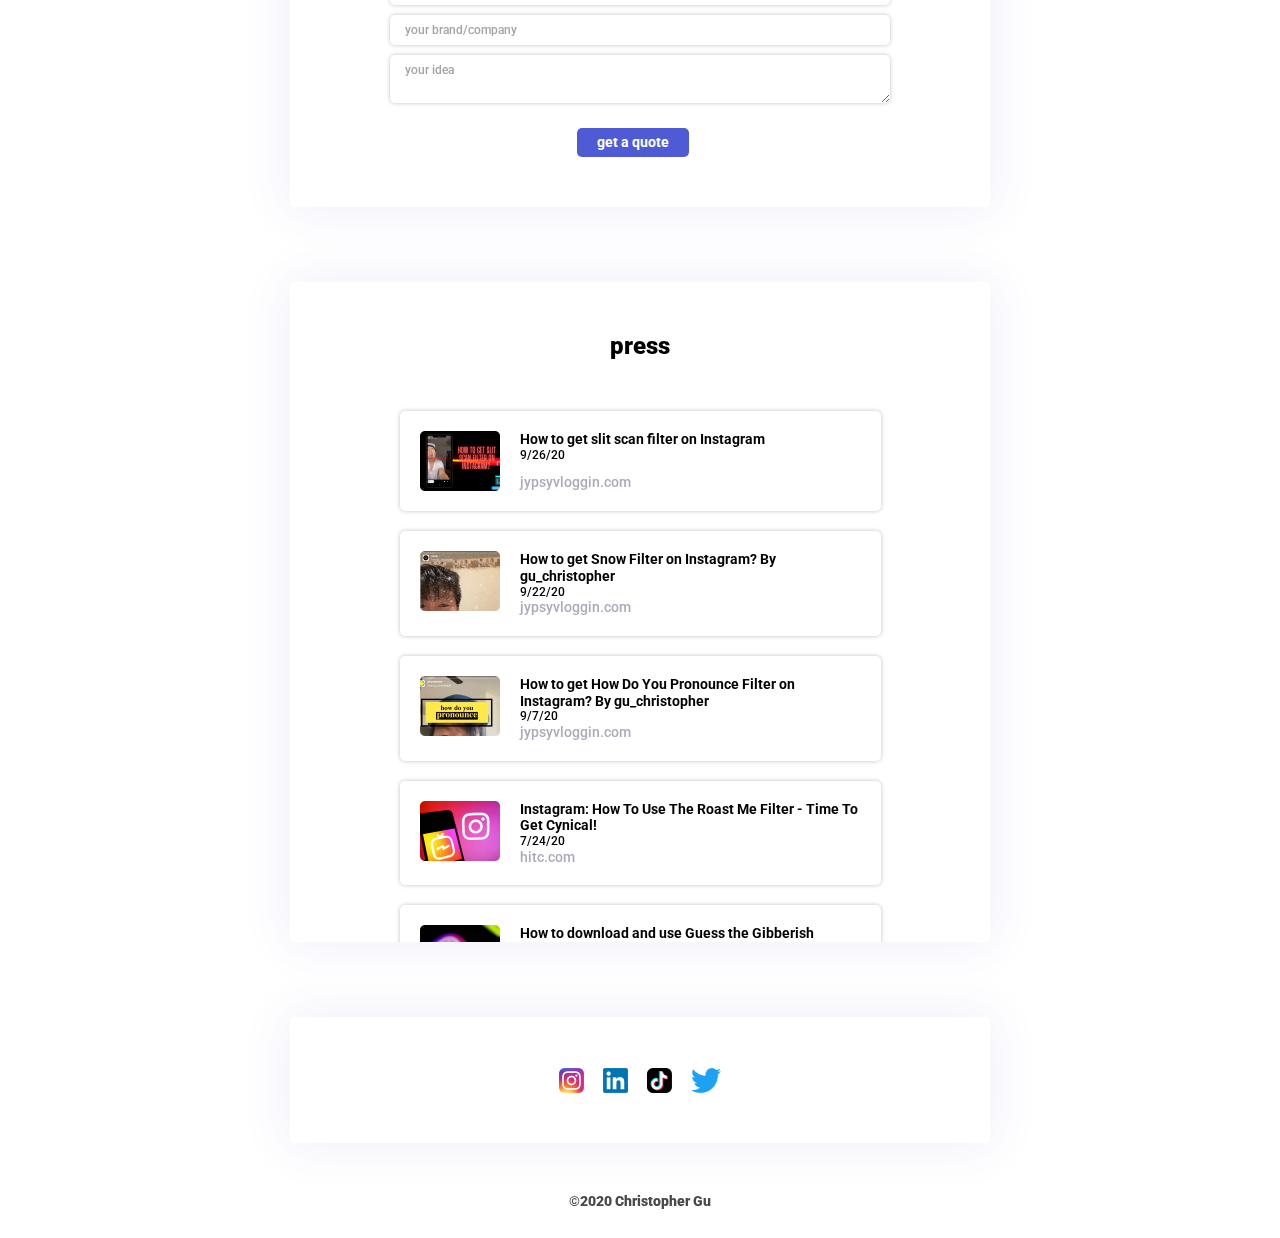
==== commit fb64b15d: "correct highlight picture" ====
--- a/index.html
+++ b/index.html
@@ -142,7 +142,7 @@
                         </div>
                     </div>
                 </div>
-                <div class="filter-highlight" data-link="https://www.instagram.com/ar/1389950081213935/">
+                <div class="filter-highlight" data-link="https://www.instagram.com/ar/651758862385848/">
                     <h2 class="filter-header">
                         <span>90 million</span> impressions
                     </h2>
@@ -198,7 +198,7 @@
                     </h2>
                     <div class="highlight-gallery">
                         <div class="gallery-item">
-                            <img src="img/highlight 3.png" />
+                            <img src="img/highlight 4.png" />
                         </div>
                         <div class="gallery-item">
                             <img src="img/highlight 4 pic 1.png" />
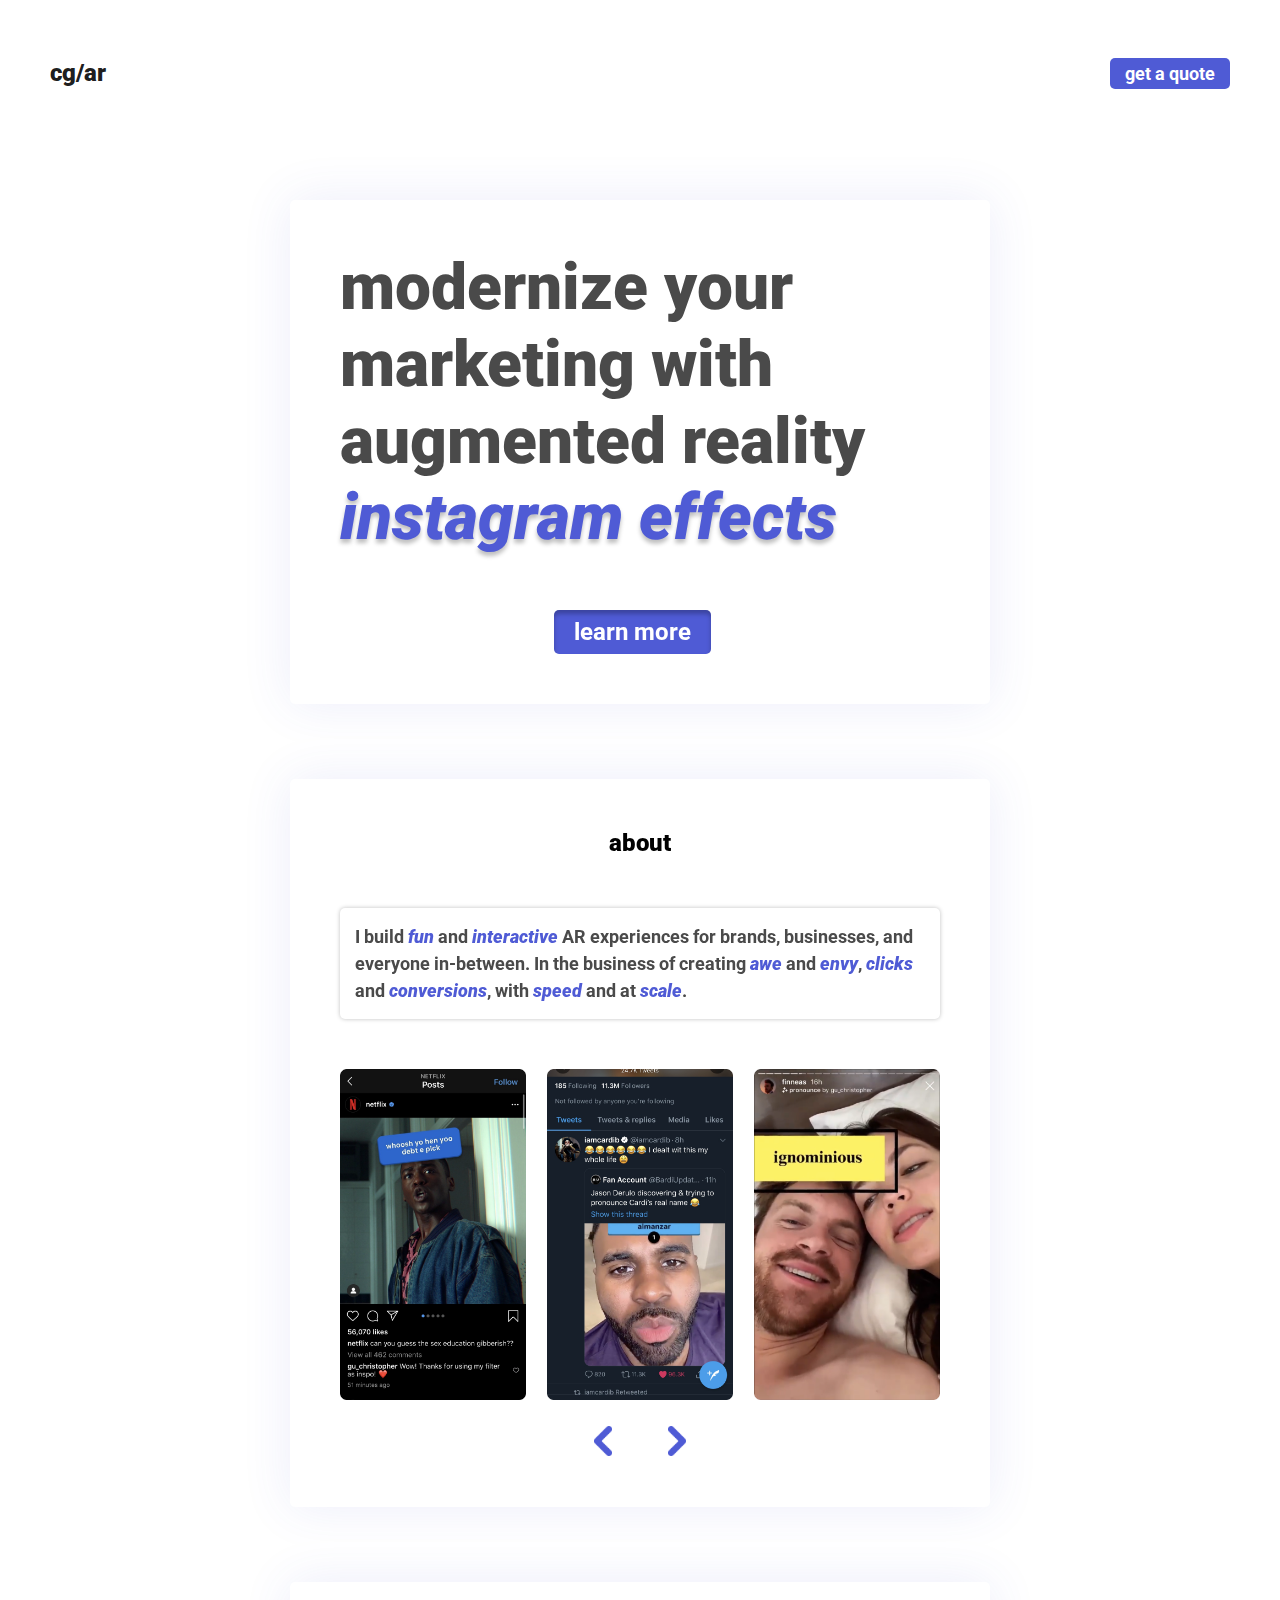
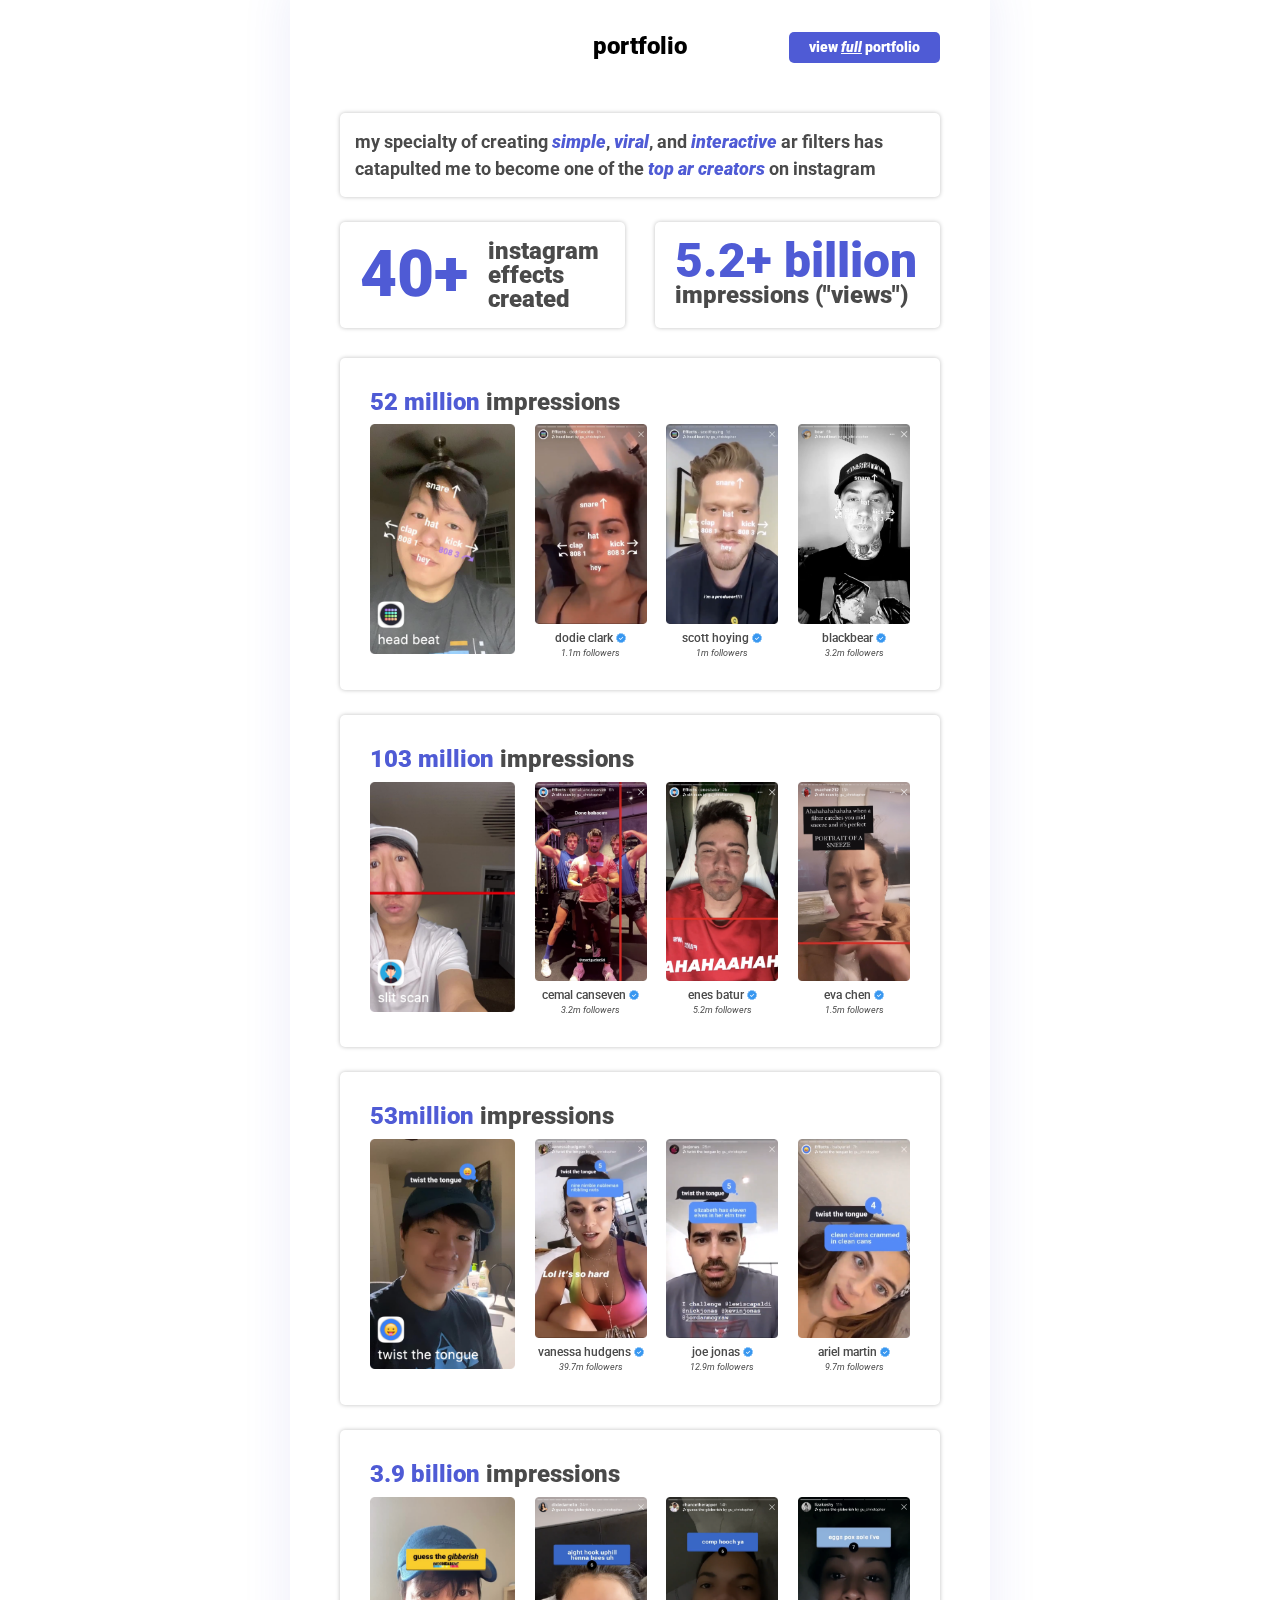
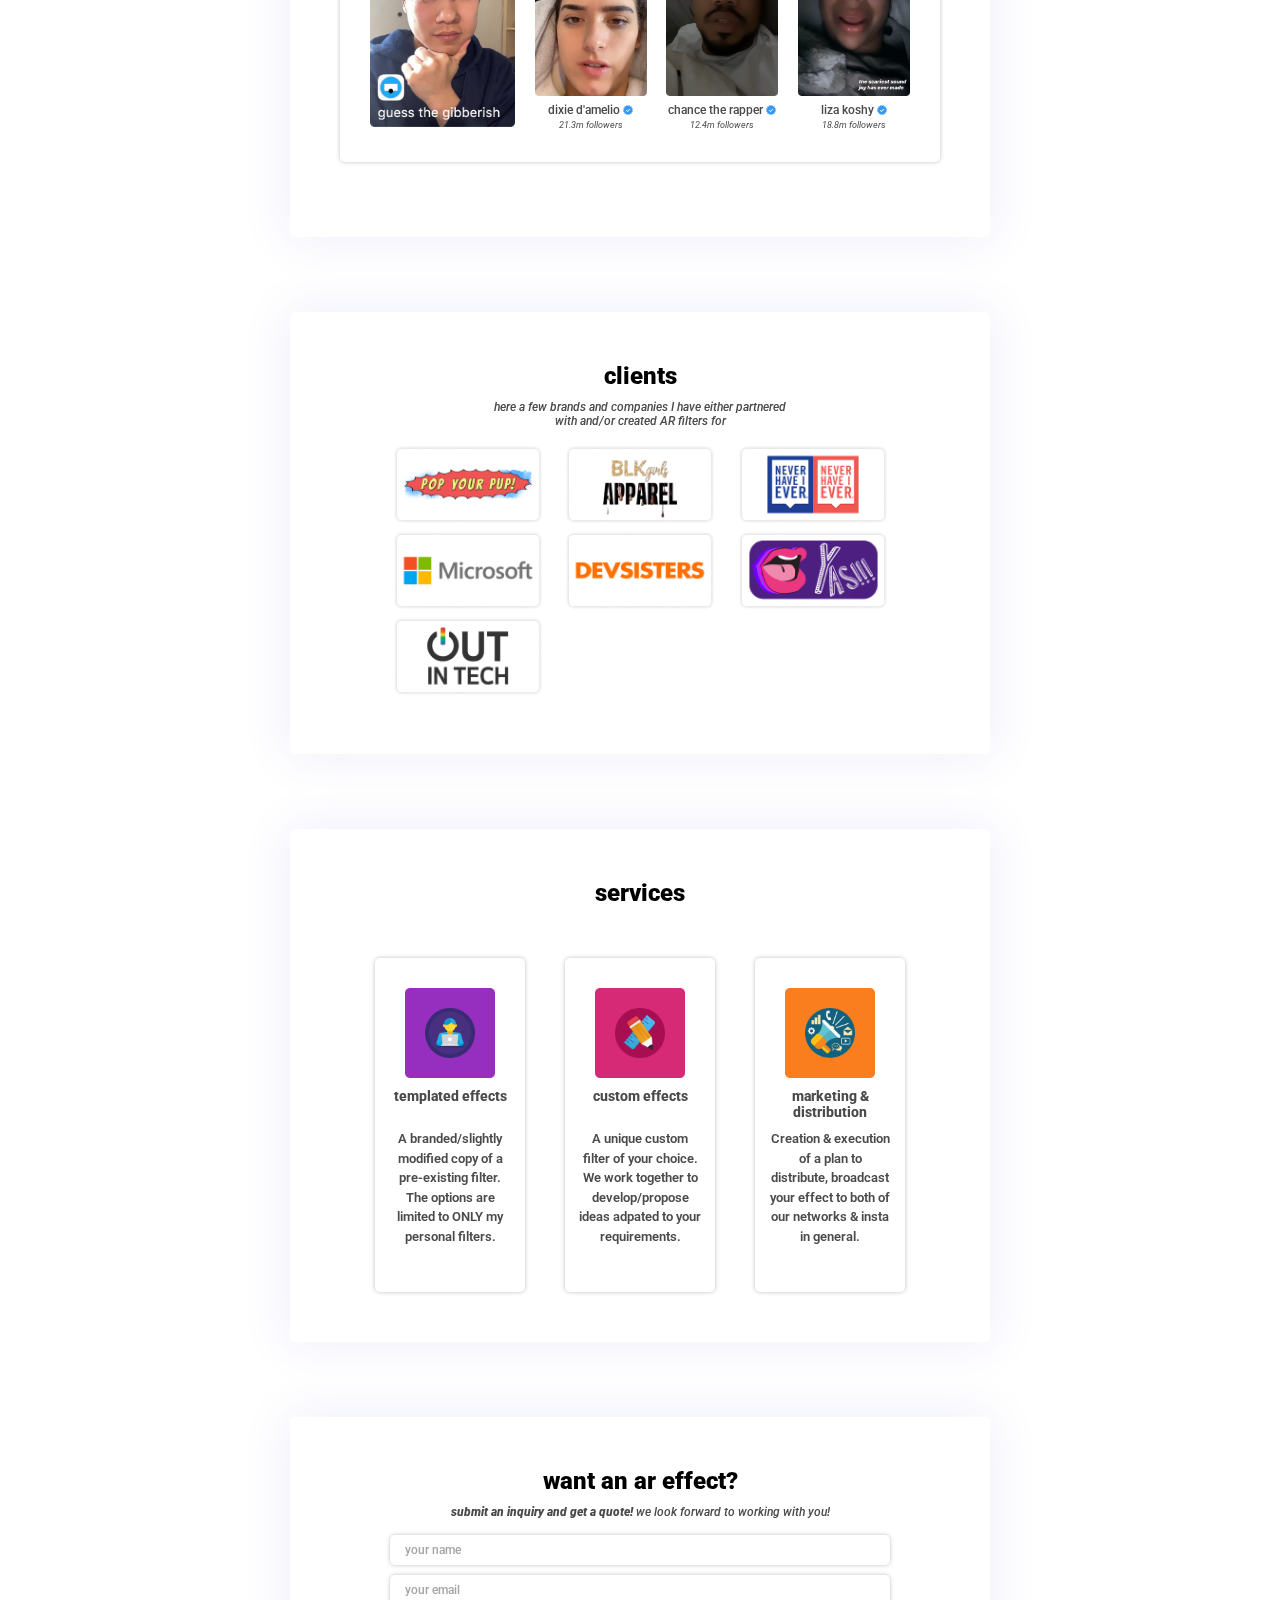
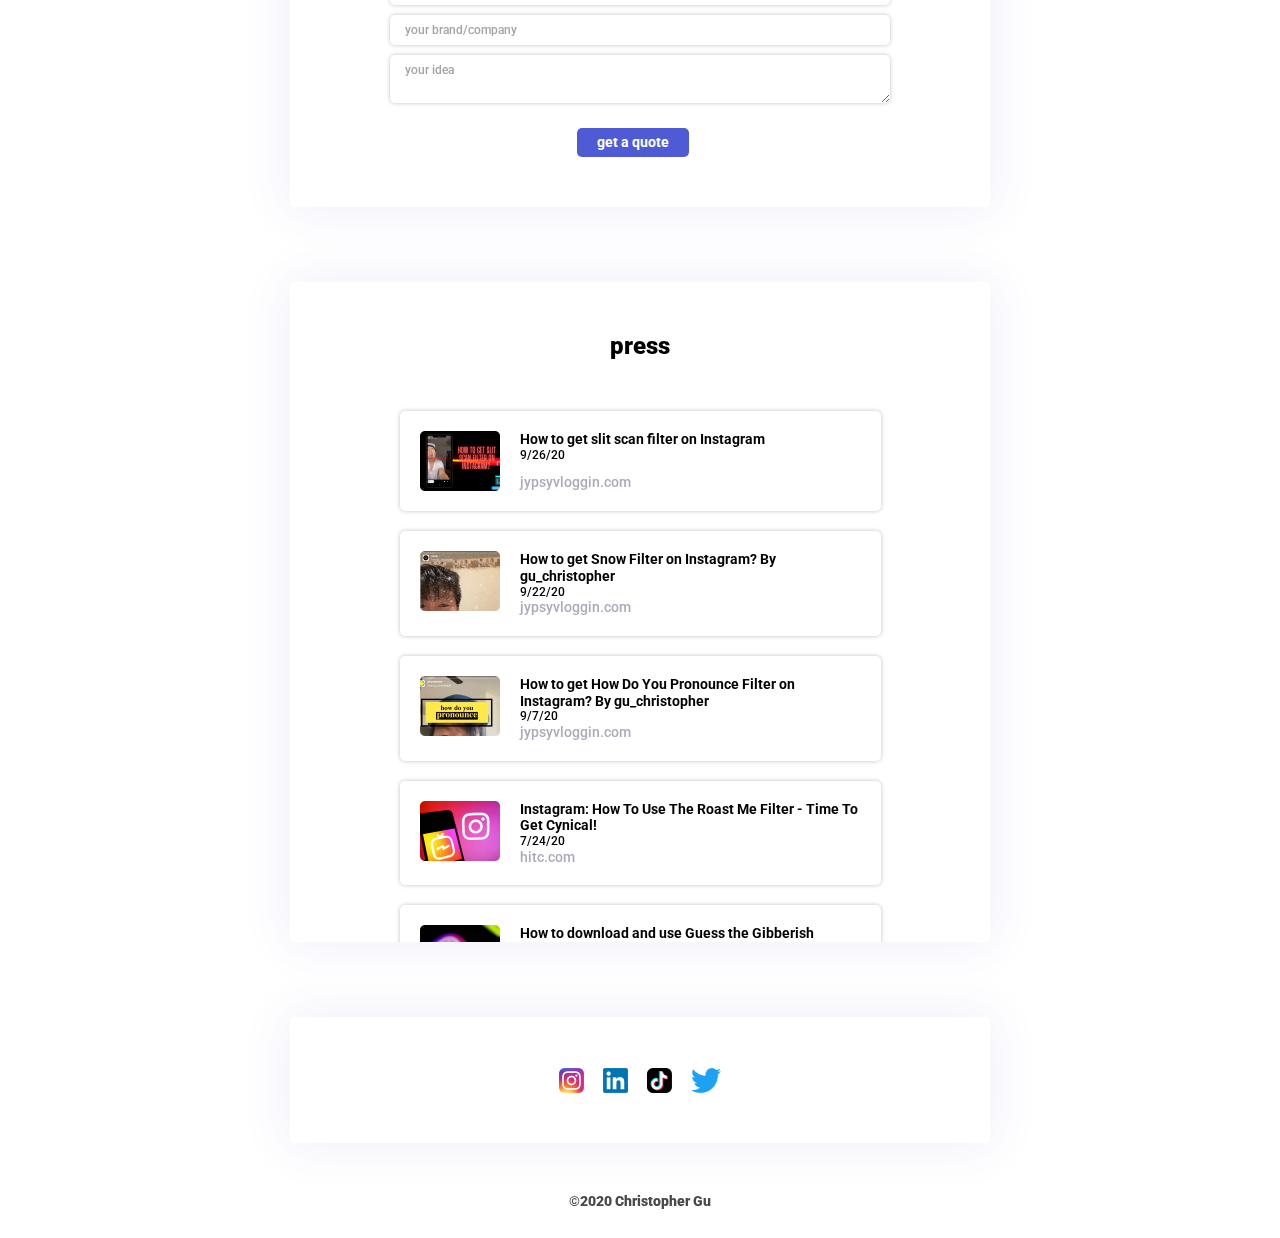
==== commit d29234c5: "updated highlight filter stats" ====
--- a/index.html
+++ b/index.html
@@ -119,7 +119,7 @@
                 </div>
                 <div class="filter-highlight" data-link="https://www.instagram.com/ar/1389950081213935/">
                     <h2 class="filter-header">
-                        <span>50 million</span> impressions
+                        <span>52 million</span> impressions
                     </h2>
                     <div class="highlight-gallery">
                         <div class="gallery-item">
@@ -144,7 +144,7 @@
                 </div>
                 <div class="filter-highlight" data-link="https://www.instagram.com/ar/651758862385848/">
                     <h2 class="filter-header">
-                        <span>90 million</span> impressions
+                        <span>103 million</span> impressions
                     </h2>
                     <div class="highlight-gallery">
                         <div class="gallery-item">
@@ -169,7 +169,7 @@
                 </div>
                 <div class="filter-highlight" data-link="https://www.instagram.com/ar/272716847076047/">
                     <h2 class="filter-header">
-                        <span>52 million</span> impressions
+                        <span>53million</span> impressions
                     </h2>
                     <div class="highlight-gallery">
                         <div class="gallery-item">
@@ -194,7 +194,7 @@
                 </div>
                 <div class="filter-highlight" data-link="https://www.instagram.com/ar/529967291024041/">
                     <h2 class="filter-header">
-                        <span>3.8 billion</span> impressions
+                        <span>3.9 billion</span> impressions
                     </h2>
                     <div class="highlight-gallery">
                         <div class="gallery-item">
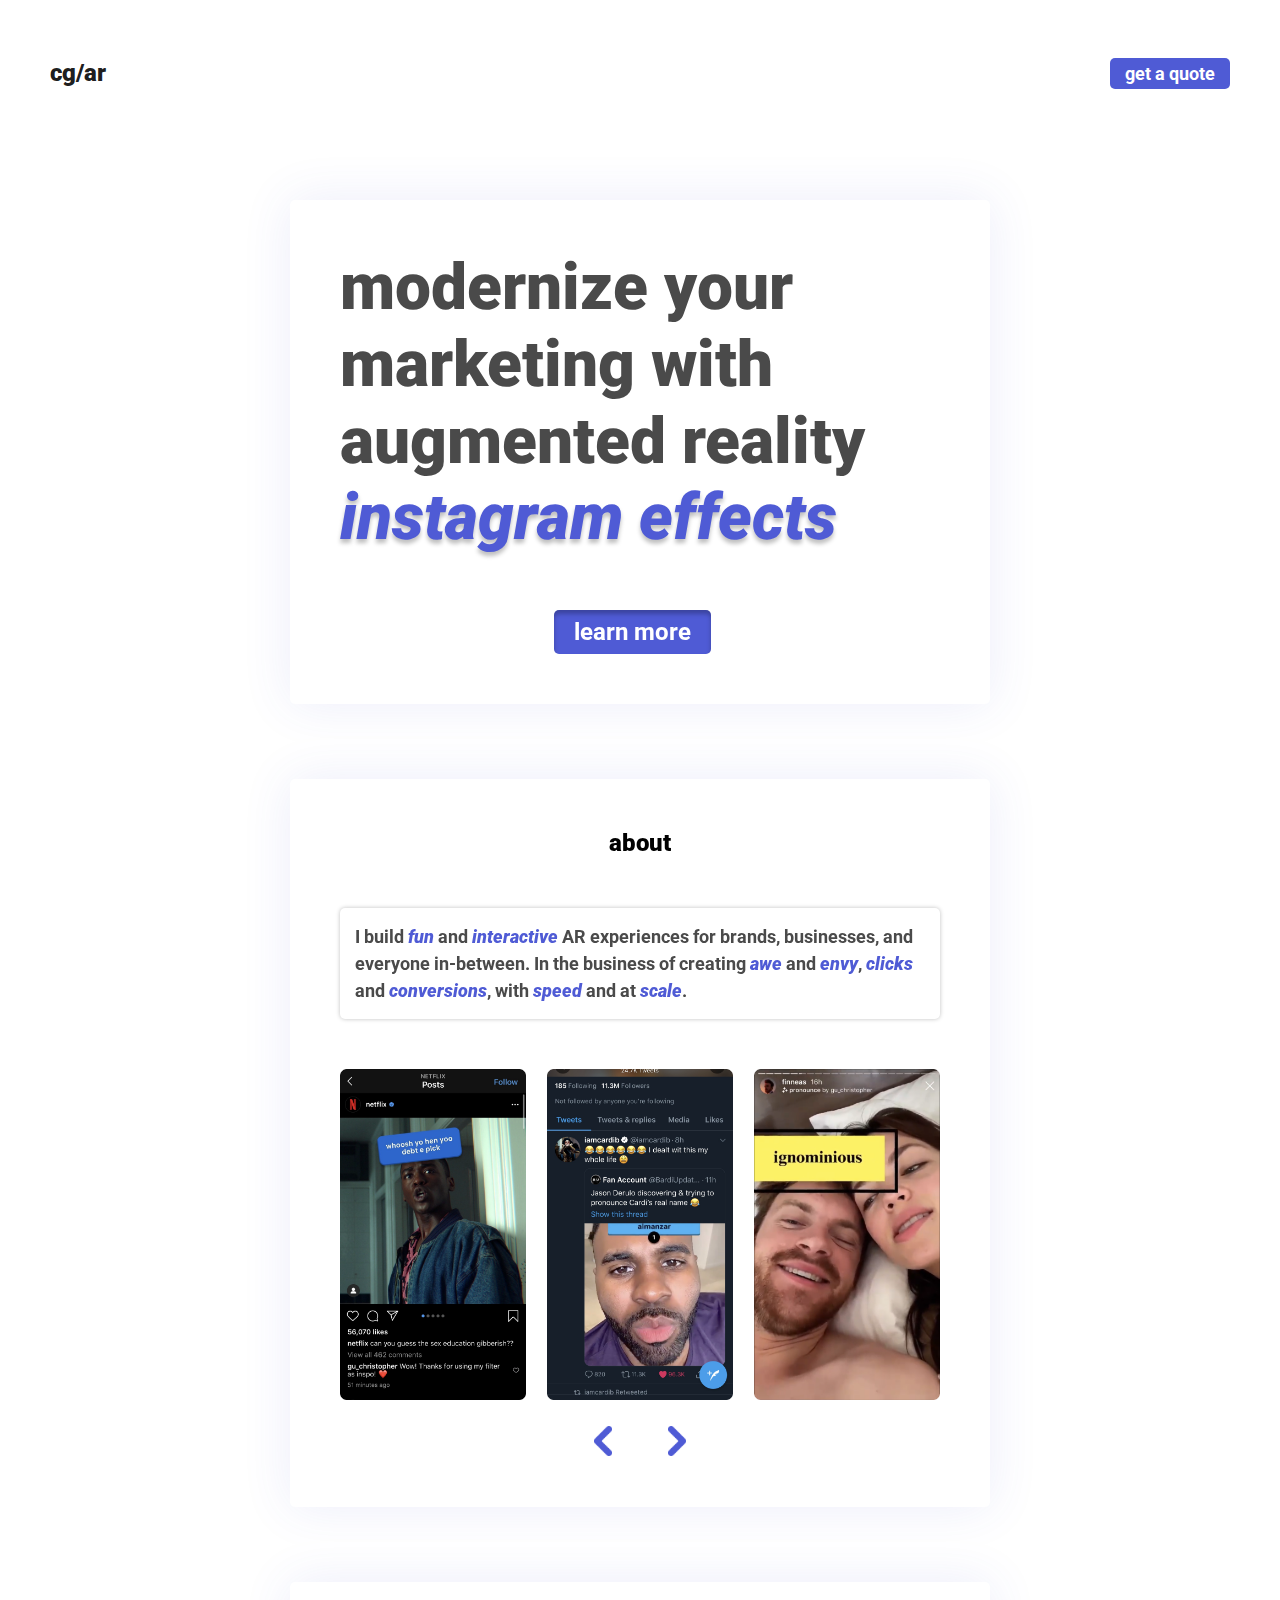
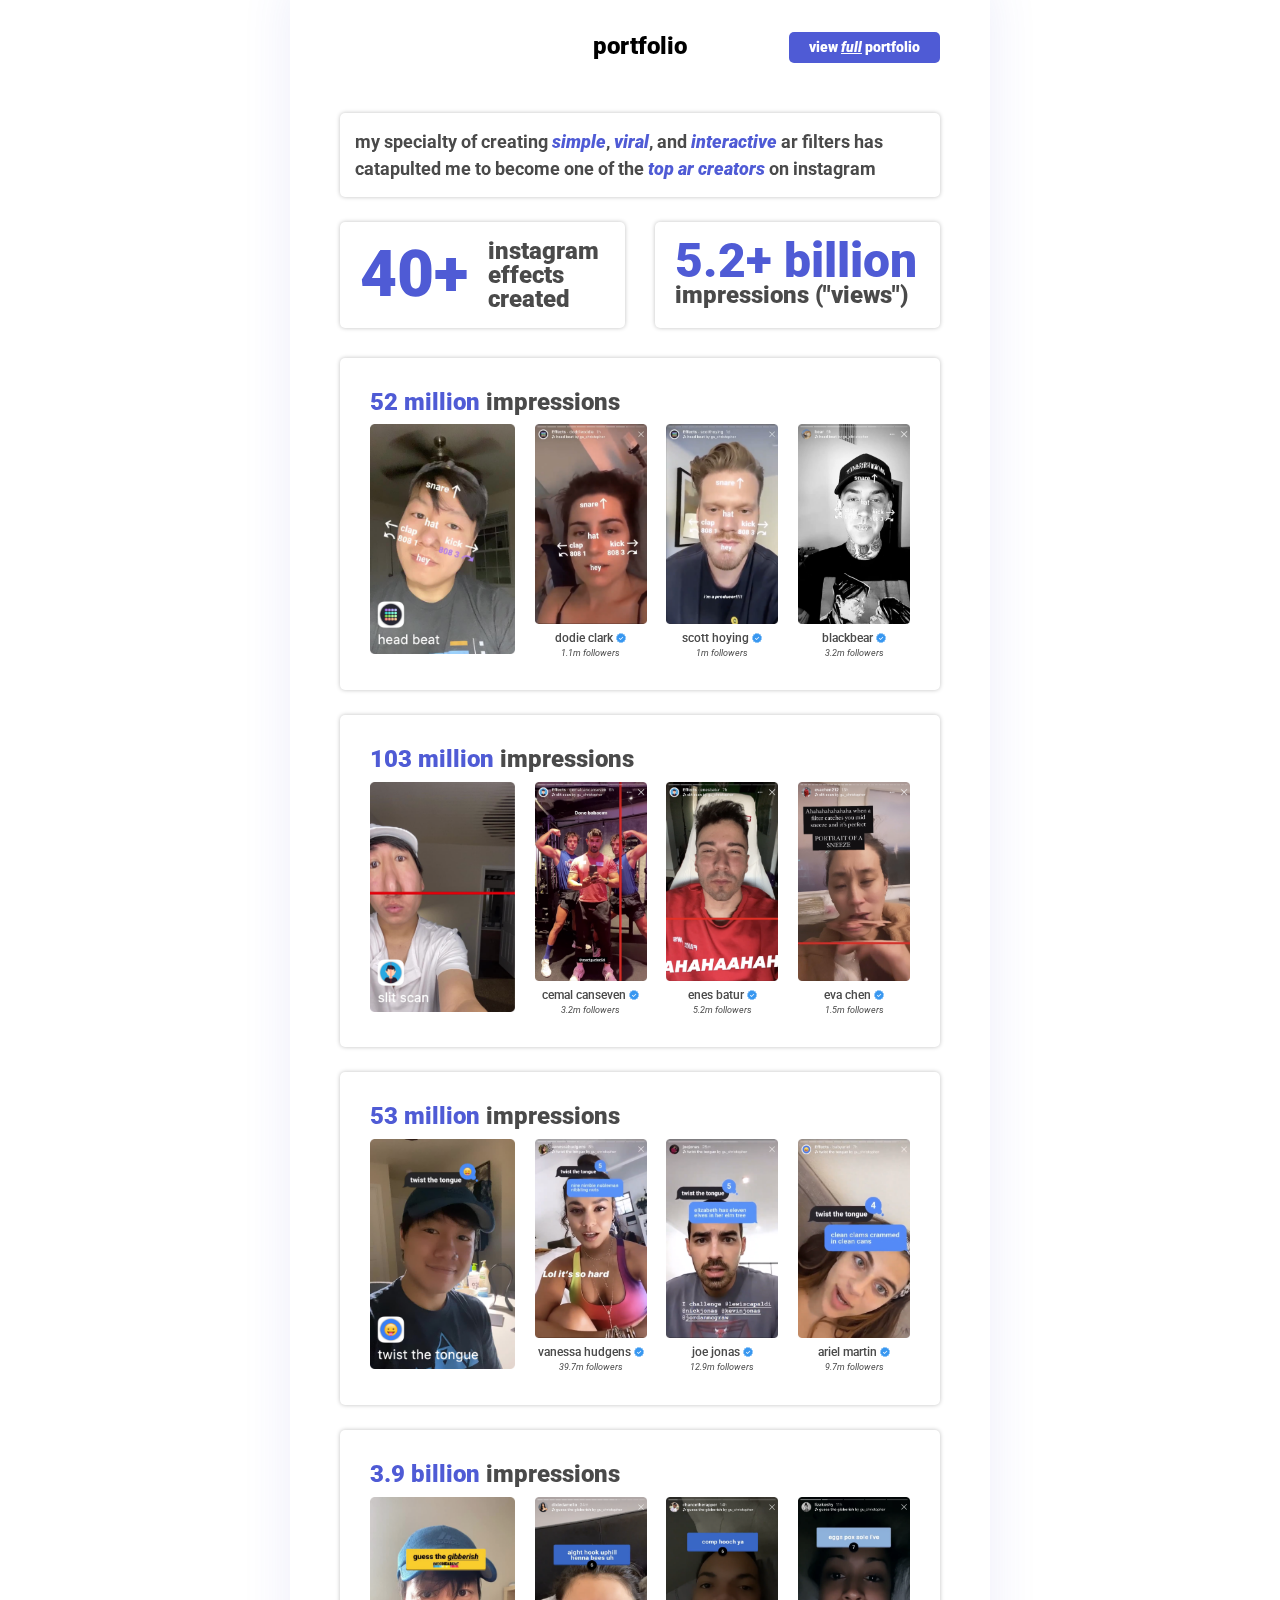
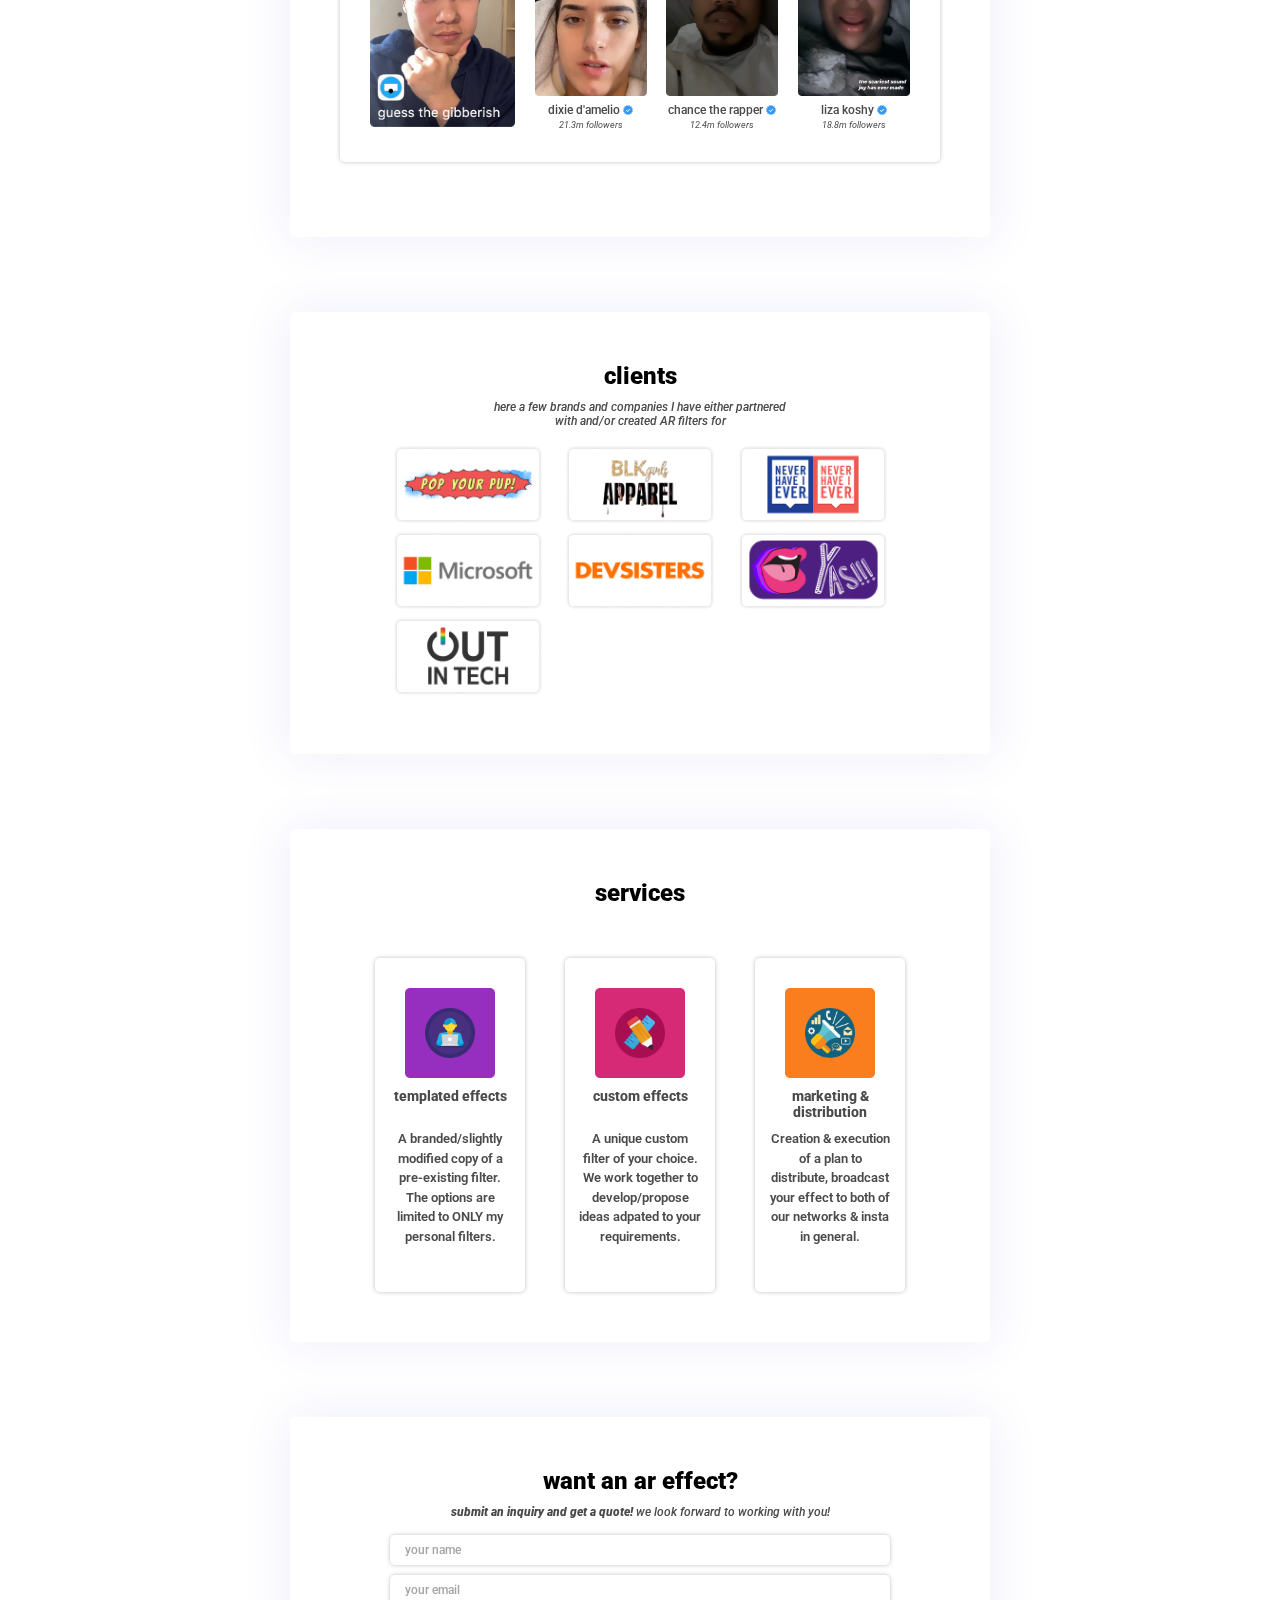
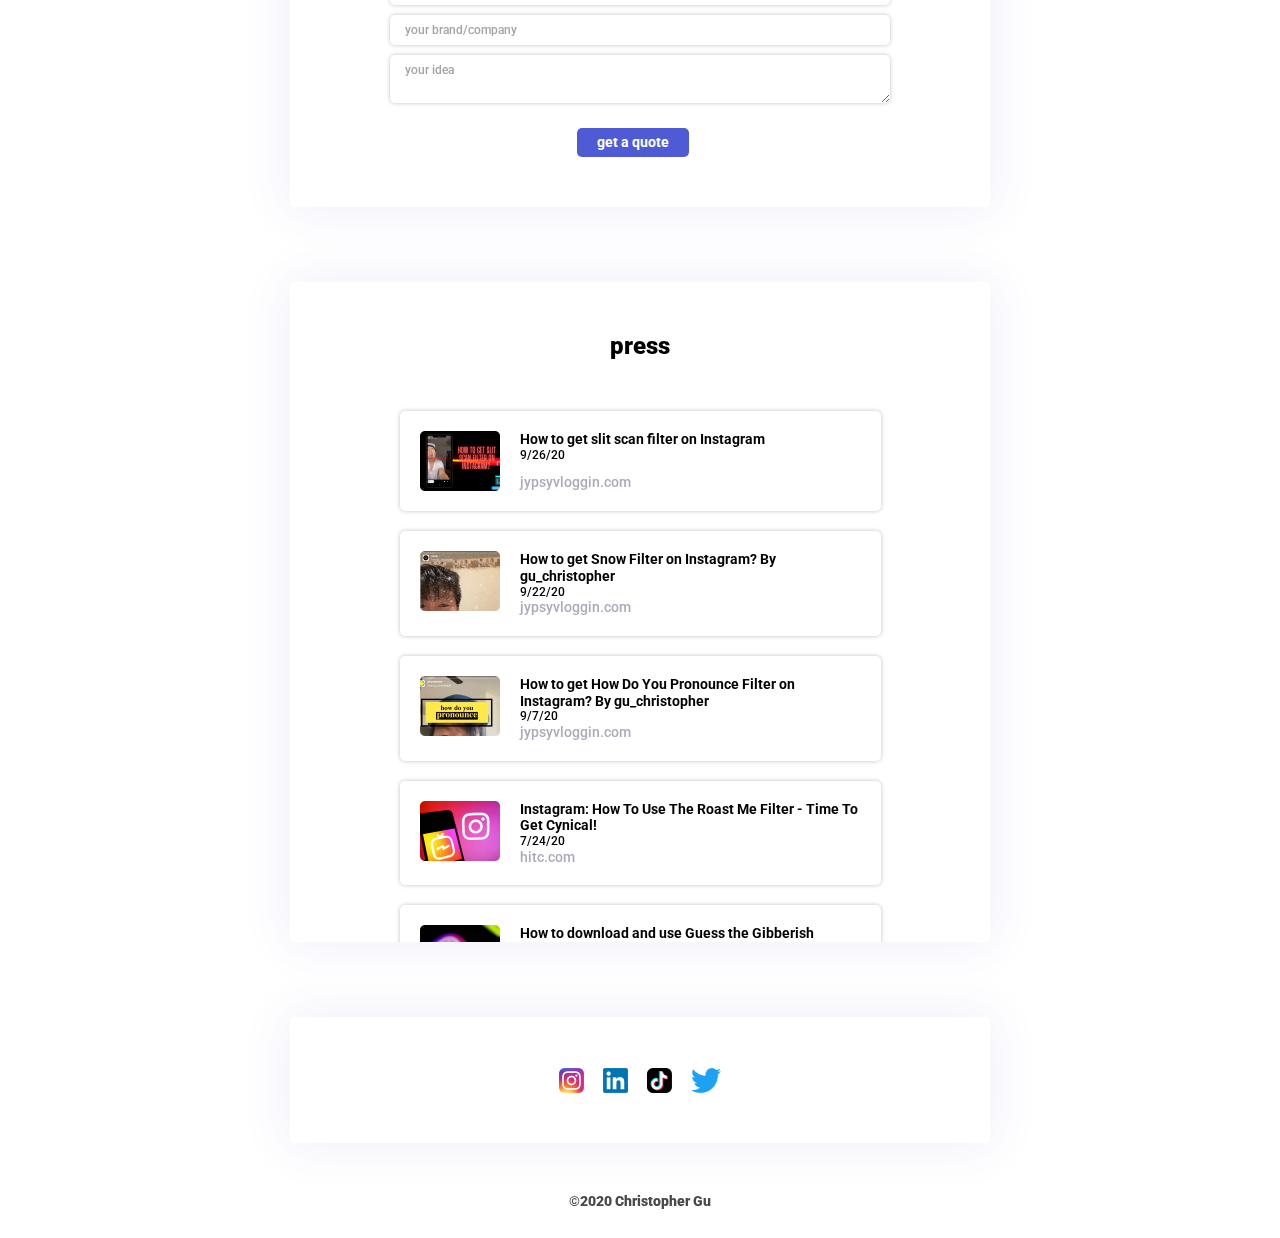
==== commit 6d8dc266: "forgot a space" ====
--- a/index.html
+++ b/index.html
@@ -169,7 +169,7 @@
                 </div>
                 <div class="filter-highlight" data-link="https://www.instagram.com/ar/272716847076047/">
                     <h2 class="filter-header">
-                        <span>53million</span> impressions
+                        <span>53 million</span> impressions
                     </h2>
                     <div class="highlight-gallery">
                         <div class="gallery-item">
